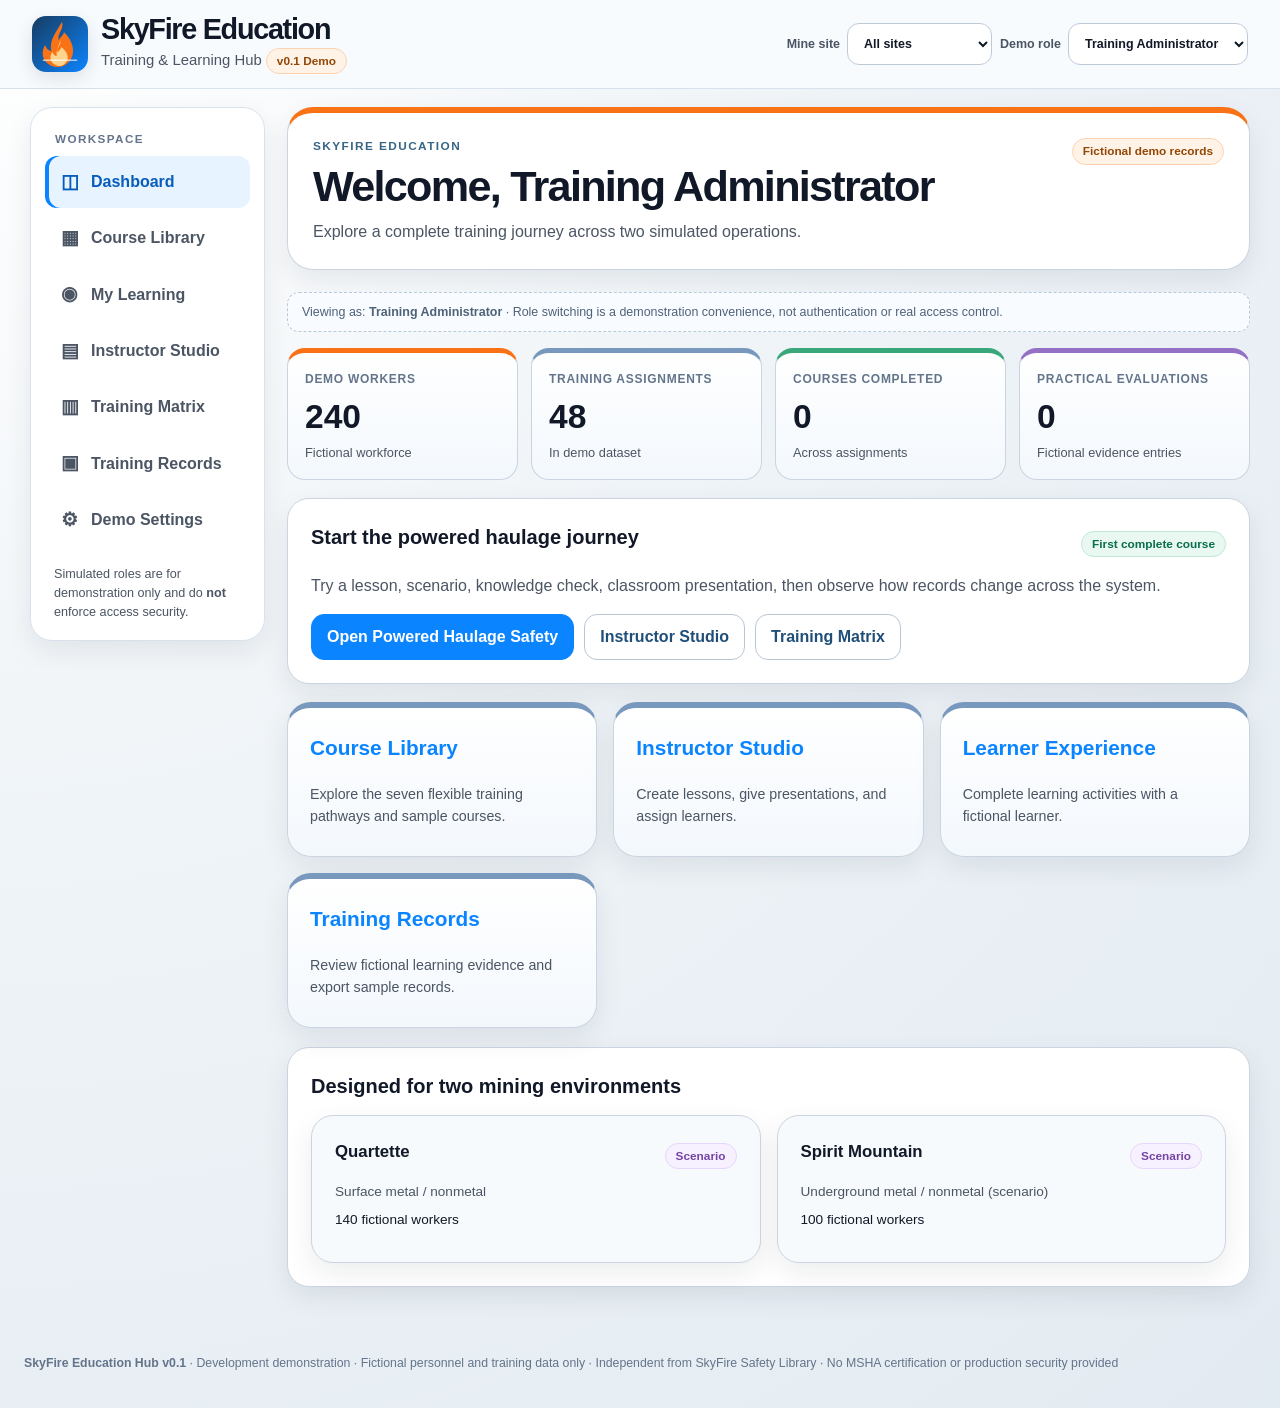
==== demo-standalone.html @ aef45ee0 "feat(education): add offline-ready standalone prototype" ====
<!doctype html><html lang="en"><head><meta charset="utf-8"/><meta name="viewport" content="width=device-width,initial-scale=1"/>
<title>SkyFire Education Hub v0.1 — Standalone Demo</title><meta name="theme-color" content="#f8fbfe"/>
<style>:root{--bg:#eef3f7;--card:#fff;--card-soft:#f7fafc;--text:#111827;--muted:#4b5563;--subtle:#64748b;--line:#cbd5e1;--line-soft:#d8e2ec;--accent:#0b84ff;--accent-dark:#1f4e79;--orange:#f97316;--shadow:0 10px 28px rgba(15,23,42,.08);--ok:#047857;--danger:#b91c1c}
*{box-sizing:border-box} html{min-height:100%;scroll-behavior:smooth} body{margin:0;min-height:100vh;font-family:-apple-system,BlinkMacSystemFont,"Segoe UI",Roboto,Arial,sans-serif;background:radial-gradient(circle at top left,rgba(255,255,255,.95),rgba(238,243,247,.92) 42%,rgba(226,234,241,.98));color:var(--text);line-height:1.5} button,input,select,textarea{font:inherit} button{cursor:pointer} a{color:#075dbc} a:hover{text-decoration:underline} :focus-visible{outline:3px solid #70b7ff;outline-offset:2px} [hidden],.hidden{display:none!important}.skip-link{position:absolute;top:-50px;left:8px;background:#fff;padding:12px;z-index:500}.skip-link:focus{top:8px}
.app-header{position:sticky;top:0;z-index:60;padding:14px clamp(15px,3vw,32px);background:rgba(248,251,254,.96);border-bottom:1px solid var(--line-soft);backdrop-filter:blur(10px)}.header-inner{max-width:1450px;margin:auto;display:flex;justify-content:space-between;align-items:center;gap:16px;flex-wrap:wrap}.brand-row{display:flex;align-items:center;gap:13px}.brand-logo{width:56px;height:56px;object-fit:cover;border-radius:14px;box-shadow:0 6px 18px rgba(15,23,42,.12)}.brand-title{font-size:clamp(1.3rem,3.3vw,1.8rem);font-weight:800;letter-spacing:-.045em;line-height:1.08;margin:0}.brand-subtitle{color:var(--muted);margin:3px 0 0;font-size:.93rem}.header-controls{display:flex;gap:8px;align-items:center;flex-wrap:wrap}.field-inline{display:flex;align-items:center;gap:7px;color:var(--muted);font-size:.78rem;font-weight:750}.field-inline select{min-width:145px}.select,.input,.textarea,select,input,textarea{max-width:100%;min-height:42px;padding:9px 12px;background:white;border:1px solid #bccada;border-radius:12px;color:var(--text)}.textarea,textarea{min-height:96px;resize:vertical}.input:focus,.select:focus,.textarea:focus{border-color:var(--accent)}.shell{max-width:1450px;margin:0 auto;padding:18px clamp(13px,3vw,30px) 45px;display:grid;grid-template-columns:235px minmax(0,1fr);gap:22px;align-items:start}.sidebar{position:sticky;top:105px;background:#fff;border:1px solid var(--line-soft);border-radius:22px;padding:14px;box-shadow:var(--shadow)}.sidebar-heading{font-size:.73rem;font-weight:800;letter-spacing:.12em;text-transform:uppercase;color:var(--subtle);margin:8px 10px}.nav-list{display:flex;flex-direction:column;gap:4px}.nav-link{width:100%;border:0;border-radius:12px;background:transparent;padding:12px 13px;color:var(--muted);font-weight:700;text-align:left;display:flex;align-items:center;gap:10px}.nav-link:hover{background:#edf6ff}.nav-link.active{background:#e7f3ff;color:#075dbc;box-shadow:inset 4px 0 #0b84ff}.nav-icon{width:23px;display:inline-flex;justify-content:center;font-size:1.18rem}.sidebar-note{font-size:.79rem;color:var(--muted);margin:19px 9px 4px}.content{min-width:0}.eyebrow{font-size:.74rem;color:#376685;letter-spacing:.12em;text-transform:uppercase;font-weight:800;margin:0 0 7px}.page-title{font-size:clamp(1.8rem,3.5vw,2.7rem);line-height:1.1;letter-spacing:-.04em;margin:0 0 9px}.page-subtitle{font-size:1rem;color:var(--muted);margin:0}.intro-card{background:#fff;border:1px solid var(--line);border-top:6px solid var(--orange);border-radius:26px;padding:25px;box-shadow:var(--shadow);margin-bottom:22px}.intro-top{display:flex;align-items:flex-start;justify-content:space-between;gap:12px;flex-wrap:wrap}.section{background:var(--card);border:1px solid var(--line);border-radius:22px;padding:23px;box-shadow:var(--shadow);margin-bottom:18px}.section.soft{background:var(--card-soft)}.section h2{font-size:1.25rem;margin:0 0 14px}.section h3{font-size:1.05rem;margin:0 0 10px}.section p{margin:8px 0}.grid{display:grid;grid-template-columns:repeat(auto-fit,minmax(240px,1fr));gap:16px}.metric-grid{display:grid;grid-template-columns:repeat(4,minmax(0,1fr));gap:13px;margin-bottom:18px}.metric{background:linear-gradient(180deg,#fff,#f3f8fd);border:1px solid var(--line);border-top:5px solid #7898bd;border-radius:18px;padding:17px;min-width:0}.metric.orange{border-top-color:var(--orange)}.metric.green{border-top-color:#3aa77b}.metric.purple{border-top-color:#9471c5}.metric-label{font-size:.75rem;text-transform:uppercase;letter-spacing:.06em;color:var(--subtle);font-weight:800}.metric-value{font-size:clamp(1.5rem,3vw,2.1rem);font-weight:800;line-height:1.2;margin-top:9px}.metric-detail{font-size:.8rem;color:var(--muted);margin-top:5px}.dashboard-tile{display:block;width:100%;min-height:155px;text-align:left;background:linear-gradient(180deg,#fff,#f3f8fd);border:1px solid var(--line);border-top:6px solid #7898bd;border-radius:24px;padding:22px;box-shadow:var(--shadow);color:inherit}.dashboard-tile:hover{border-top-color:var(--accent);transform:translateY(-1px)}.tile-title{color:var(--accent);font-weight:800;font-size:1.3rem;line-height:1.13}.tile-subtitle{display:block;margin-top:22px;color:var(--muted);font-size:.89rem}.warning,.notice{border:1px solid #e8c38b;border-left:5px solid var(--orange);background:#fff8ec;border-radius:13px;padding:12px 15px;font-size:.88rem}.notice{border-color:#b7d5e6;border-left-color:#0b84ff;background:#f1f8ff}.danger-note{background:#fff2f2;border-color:#f3c0c0;border-left-color:#d23b3b}.tag,.badge{display:inline-flex;align-items:center;gap:4px;border:1px solid #d3e2ed;background:#f0f6fc;color:#315778;border-radius:999px;padding:5px 10px;font-size:.74rem;font-weight:750;white-space:normal;line-height:1.2}.badge.orange{background:#fff3e7;border-color:#ffd1ae;color:#934706}.badge.green{background:#eaf8f2;border-color:#bde9d6;color:#086e4d}.badge.purple{background:#f7f0ff;border-color:#e7d6fb;color:#7545a2}.badge.gray{background:#f5f6f8;border-color:#e2e8f0;color:#475569}.badge.red{background:#fff1f1;border-color:#f2c2c2;color:#9d2929}.flex{display:flex;align-items:center;gap:10px;flex-wrap:wrap}.spread{display:flex;align-items:center;justify-content:space-between;gap:12px;flex-wrap:wrap}.stack{display:flex;flex-direction:column;gap:12px}.muted{color:var(--muted)}.small{font-size:.85rem}.tiny{font-size:.75rem}.section-label{font-size:.77rem;color:var(--subtle);text-transform:uppercase;letter-spacing:.08em;font-weight:800}.btn{min-height:43px;padding:10px 15px;border:1px solid #b8c6d4;border-radius:13px;background:#fff;font-weight:750;color:#1f4e79;display:inline-flex;align-items:center;justify-content:center;gap:7px;text-decoration:none}.btn:hover{background:#edf6ff;text-decoration:none}.btn.primary{background:#0b84ff;border-color:#0b84ff;color:#fff}.btn.primary:hover{background:#006bd6}.btn.ghost{background:transparent}.btn.danger{color:var(--danger);border-color:#efb9b9}.btn.small{min-height:34px;font-size:.8rem;padding:6px 10px;border-radius:10px}.btn:disabled{cursor:not-allowed;opacity:.45}.course-card{border:1px solid var(--line-soft);border-top:5px solid #7ba0c5;border-radius:20px;padding:18px;background:linear-gradient(180deg,#fff,#f9fcff);display:flex;flex-direction:column;gap:9px;min-height:225px}.course-card h3{font-size:1.16rem;line-height:1.2;margin:0}.course-card p{font-size:.85rem;color:var(--muted);margin:0;flex:1}.course-card .course-action{margin-top:auto}.filter-row{display:flex;gap:10px;flex-wrap:wrap;margin-bottom:16px;align-items:center}.filter-row input{flex:2;min-width:190px}.filter-row select{flex:1;min-width:165px}.table-scroll{overflow:auto;border:1px solid var(--line-soft);border-radius:16px}.data-table{width:100%;border-collapse:collapse;text-align:left;font-size:.85rem;min-width:620px}.data-table th,.data-table td{padding:12px 14px;vertical-align:middle;border-bottom:1px solid var(--line-soft)}.data-table th{background:#edf4f9;color:#315778;font-weight:800;position:sticky;top:0}.data-table tbody tr:last-child td{border-bottom:0}.data-table tbody tr:nth-child(even){background:#fbfdfe}.progress-track{height:9px;background:#e0eaf2;border-radius:100px;overflow:hidden;min-width:70px}.progress-fill{height:100%;background:#0b84ff;border-radius:100px}.progress-fill.done{background:#14906a}.progress-label{display:block;font-size:.76rem;color:var(--muted);margin-top:5px}.lesson-list{display:grid;gap:9px}.lesson-button{width:100%;display:flex;align-items:center;gap:12px;text-align:left;padding:13px;border:1px solid var(--line);background:#fff;border-radius:14px;color:inherit}.lesson-button:hover{border-color:#79b5e6;background:#f6fbff}.lesson-button.active{border-color:#0b84ff;background:#eaf5ff}.lesson-number{border-radius:11px;background:#eaf2f9;color:#185b83;min-width:37px;height:37px;display:grid;place-items:center;font-weight:800}.lesson-type{font-size:.7rem;text-transform:uppercase;letter-spacing:.07em;color:var(--subtle);font-weight:800}.lesson-layout{display:grid;grid-template-columns:290px minmax(0,1fr);gap:17px;align-items:start}.lesson-display{min-width:0;padding:20px;background:var(--card-soft);border:1px solid var(--line-soft);border-radius:19px}.lesson-display p{font-size:.98rem;line-height:1.65}.choice{display:flex;align-items:flex-start;gap:12px;border:1px solid var(--line);border-radius:13px;background:#fff;padding:13px;margin-bottom:10px;cursor:pointer}.choice:hover{background:#f4f9fe}.choice input{margin-top:4px;min-height:auto}.choice.correct{border-color:#64c6a4;background:#eaf8f2}.choice.incorrect{border-color:#e99a9a;background:#fff1f1}.feedback{border:1px solid #b9d7e9;border-radius:13px;background:#eff8ff;padding:14px;margin-top:13px}.feedback.good{border-color:#a4dac6;background:#edf9f3}.feedback.bad{border-color:#f3bcbc;background:#fff4f4}.form-grid{display:grid;grid-template-columns:repeat(2,minmax(0,1fr));gap:14px}.form-field{display:flex;flex-direction:column;gap:6px}.form-field.full{grid-column:1/-1}.form-field label{font-weight:750;font-size:.83rem;color:#374b61}.form-field input,.form-field textarea,.form-field select{width:100%}.form-help{font-size:.74rem;color:var(--muted)}.checklist{display:grid;gap:12px}.check-row{display:flex;align-items:flex-start;gap:11px;padding:11px;border-radius:12px;border:1px solid var(--line-soft);background:#fff}.check-row input{margin-top:5px;min-height:auto;transform:scale(1.1)}.timeline{display:grid;gap:10px}.timeline-item{display:flex;align-items:flex-start;gap:13px;padding:13px 0;border-bottom:1px solid var(--line-soft)}.timeline-item:last-child{border-bottom:0}.timeline-dot{height:10px;width:10px;border-radius:50%;background:#0b84ff;margin-top:6px;flex:none}.footer{max-width:1450px;margin:4px auto;padding:0 24px 32px;font-size:.77rem;color:var(--subtle)}.bar-outer{height:12px;border-radius:20px;background:#e4edf4;overflow:hidden}.bar-inner{height:100%;background:#0b84ff;border-radius:20px;transition:width .2s}.modal-overlay{position:fixed;inset:0;background:rgba(10,26,45,.65);z-index:100;display:flex;align-items:center;justify-content:center;padding:18px}.modal{background:#fff;width:min(900px,100%);max-height:92vh;overflow:auto;border:1px solid #b7c9d6;border-radius:25px;padding:25px;box-shadow:0 32px 80px rgba(0,0,0,.28)}.presenter{display:flex;flex-direction:column;justify-content:space-between;min-height:420px;background:linear-gradient(135deg,#173c60,#0c6cbd);border-radius:21px;color:#fff;padding:34px}.presenter h2{font-size:clamp(2rem,4vw,3.2rem);line-height:1.12;margin:8px 0 18px}.presenter p{font-size:clamp(1.15rem,2vw,1.45rem);max-width:790px;line-height:1.7}.presenter .badge{background:rgba(255,255,255,.14);color:#fff;border-color:rgba(255,255,255,.28)}.presenter-controls{display:flex;align-items:center;justify-content:space-between;gap:8px;flex-wrap:wrap}.presenter-notes{border-left:4px solid #f97316;background:#fff8eb;color:#69430e;padding:15px;border-radius:10px;margin-top:12px}.empty{text-align:center;padding:28px;color:var(--muted)}.toast{position:fixed;z-index:200;bottom:24px;right:24px;background:#173c60;color:#fff;padding:12px 18px;border-radius:12px;box-shadow:var(--shadow);max-width:min(380px,90vw);font-size:.87rem}.two-col{display:grid;grid-template-columns:1fr 1fr;gap:14px}.course-outline{margin:8px 0;padding-left:20px}.course-outline li{margin-bottom:6px}.role-note{border:1px dashed #b9c9d7;color:#4f6278;background:#f8fbff;padding:10px 14px;border-radius:12px;font-size:.78rem;margin-bottom:16px} .loading-message{max-width:500px;margin:100px auto;padding:40px;text-align:center}
@media(max-width:1120px){.metric-grid{grid-template-columns:repeat(2,minmax(0,1fr))}.lesson-layout{grid-template-columns:240px minmax(0,1fr)}}
@media(max-width:830px){.app-header{position:static}.header-inner{align-items:flex-start}.header-controls{width:100%;justify-content:space-between}.shell{grid-template-columns:1fr;gap:13px;padding-top:13px}.sidebar{position:static;border-radius:16px;padding:10px}.sidebar-heading,.sidebar-note{display:none}.nav-list{flex-direction:row;overflow-x:auto;scroll-snap-type:x mandatory}.nav-link{white-space:nowrap;flex:0 0 auto;padding:10px 12px;scroll-snap-align:start}.content{width:100%}.lesson-layout{grid-template-columns:1fr}.lesson-list{grid-template-columns:repeat(auto-fit,minmax(190px,1fr))}}
@media(max-width:560px){.header-controls{display:grid;grid-template-columns:1fr 1fr}.field-inline{display:flex;flex-direction:column;align-items:stretch;gap:3px}.field-inline select{min-width:0;width:100%}.brand-logo{width:49px;height:49px}.intro-card{border-radius:20px;padding:19px}.section{border-radius:18px;padding:17px}.metric-grid{grid-template-columns:repeat(2,minmax(0,1fr));gap:8px}.metric{padding:12px}.metric-value{font-size:1.6rem}.metric-label{font-size:.65rem}.grid,.two-col,.form-grid{grid-template-columns:1fr}.form-field.full{grid-column:auto}.filter-row input,.filter-row select{width:100%}.presenter{padding:22px;min-height:340px}.modal{padding:15px}.sidebar{margin-bottom:2px}.page-title{font-size:1.9rem}}
@media(prefers-reduced-motion:reduce){*,*::before,*::after{animation:none!important;transition:none!important;scroll-behavior:auto!important}}
/* Avoid intrinsic-width expansion when the mobile navigation scrolls horizontally. */
@media(max-width:830px){.shell,.sidebar,.content{min-width:0}.sidebar{width:100%;overflow:hidden}.nav-list{width:100%;min-width:0;max-width:100%;overflow-x:auto}.nav-link{width:auto}}
</style></head><body><a href="#content" class="skip-link">Skip to main content</a><div id="app"></div><script>// Entirely fictional demonstration records. No real workers, qualifications, or certifications.
const SITE_ALL = 'all';
const SITES = [
  {id:'quartette',name:'Quartette',operation:'Surface metal / nonmetal',region:'Southern Nevada',accent:'#0b84ff'},
  {id:'spirit',name:'Spirit Mountain',operation:'Underground metal / nonmetal (scenario)',region:'Southern Nevada',accent:'#a45ccc'},
];
const ACADEMIES = [
  'Core Training','Technical & Role-Specific','Hazard Awareness','Site-Specific Training',
  'Emergency Preparedness','Leadership & Supervision','Professional Development',
];
const names = [
  ['Jordan','Reyes'],['Taylor','Morgan'],['Avery','Chen'],['Morgan','Patel'],['Casey','Brooks'],
  ['Riley','Young'],['Sam','Rivera'],['Cameron','Lee'],['Alex','Martinez'],['Jamie','Turner'],
  ['Drew','Miller'],['Dakota','Nguyen'],['Robin','Walker'],['Skyler','Hall'],['Kendall','Adams'],
  ['Bailey','Jackson'],['Parker','Davis'],['Sidney','Allen'],['Devin','Flores'],['Quinn','Garcia'],
  ['Rowan','Wilson'],['Jules','Carter'],['Shay','Moore'],['Finley','Scott'],['Emerson','King'],
];
function makeLearners(){
  const jobs=['Haul Truck Operator','Plant Operator','Maintenance Technician','General Miner','Heavy Equipment Operator','Supervisor','Environmental Technician','Electrician','Contractor - Service'];
  return Array.from({length:240},(_,i)=>{
    const [first,last]=names[i%names.length];
    const site=i<140?'quartette':'spirit';
    const job=jobs[(i*7+Math.floor(i/17))%jobs.length];
    return {id:`W-${String(i+1).padStart(3,'0')}`,name:`${first} ${names[Math.floor(i/names.length)%names.length][1]}`,site,job,contractor:job.startsWith('Contractor'),kind:'fictional'};
  });
}
const BASE_COURSES = [
  {
    id:'powered-haulage',name:'Powered Haulage Safety',academy:'Hazard Awareness',audience:'All workforce & participating contractors',scope:'all',duration:'35–50 min',status:'Demonstration course',required:true,
    summary:'Recognize mobile equipment risks, establish safe separation, communicate clearly, and apply site traffic controls.',
    objectives:['Identify blind spots and interaction hazards','Apply practical pedestrian and vehicle separation controls','Respond appropriately to unexpected mobile-equipment conditions'],
    lessons:[
      {id:'ph-intro',title:'Know the mobile equipment environment',type:'read',minutes:8,
        content:'Powered haulage hazards include moving equipment, restricted visibility, unstable or congested travel routes, unexpected pedestrian movement, backing, and improper communication. Identify designated traffic routes, exclusion zones, and warning devices before entering operating areas. This sample lesson is general safety education, not a mine-specific procedure.'},
      {id:'ph-audio',title:'Audio briefing: Pause, make contact, confirm',type:'audio',minutes:6,
        content:'Before approaching active mobile equipment, stop in a safe location. Make positive contact with the operator using the mine’s approved communication method. Do not assume the operator sees you. Wait for a clear acknowledgment and permission before proceeding. If communication fails, remain outside the operating zone and notify supervision.'},
      {id:'ph-scenario',title:'Scenario: Walking near an active haul route',type:'scenario',minutes:8,
        content:'You need to reach a service area across an active equipment route. A haul truck is preparing to reverse, and you cannot confirm the operator has seen you.',
        options:['Cross quickly while the truck is still stationary','Stop outside the operating zone and establish positive communication before crossing','Signal briefly and walk behind the reversing truck'],correct:1,
        feedback:'The safe response is to remain outside the operating zone until positive communication and the site’s crossing procedures are satisfied.'},
      {id:'ph-quiz',title:'Knowledge check: Mobile equipment interfaces',type:'quiz',minutes:10,
        questions:[
          {q:'What is the safest response when you cannot confirm that an operator sees you?',options:['Stay clear and establish positive communication','Walk faster through the area','Rely on reflective clothing alone'],correct:0,why:'Do not enter an operating zone without the site-required acknowledgment and controls.'},
          {q:'Why are blind spots important around large equipment?',options:['All blind spots are eliminated by backup alarms','Operators may be unable to see pedestrians or smaller vehicles','Blind spots occur only in poor weather'],correct:1,why:'Equipment geometry and operating conditions can severely restrict visibility.'},
          {q:'What should govern pedestrian crossings?',options:['The shortest walking route','An employee’s personal judgment only','Site traffic controls and confirmed operator communication'],correct:2,why:'Follow established traffic management and positive communication procedures.'},
          {q:'What should you do if a communication method fails?',options:['Proceed if the equipment appears stationary','Remain outside the hazard area and escalate appropriately','Use hand signals even if unseen'],correct:1,why:'A failed communication control must not be replaced by assumption.'}
        ]}
    ],
    checklist:['Describes site traffic controls and pedestrian exclusion areas','Demonstrates approved positive communication before entering operating zones','Identifies hazards in a realistic equipment interaction scenario'],
    instructorNotes:"Ask learners to connect each hazard to the actual site\'s traffic-management plan. A quiz score is not an operational authorization or a Part 48 certification."
  },
  {
    id:'inspection-ready',name:'When an MSHA Inspector Arrives',academy:'Leadership & Supervision',audience:'Supervisors / leadership',scope:'all',duration:'25 min',status:'Preview lesson',required:false,
    summary:'A professional introduction to inspection roles, accurate communication, records access, and escalation.',objectives:['Understand inspection coordination'],
    lessons:[{id:'ins-read',title:'Professional inspection readiness',type:'read',minutes:12,content:'Treat inspections as an opportunity to demonstrate actual operating conditions and correct hazards. Communicate accurately, preserve records, respect miner rights, and follow operator procedures for escorting visitors and escalating findings. Training must be checked against current law and site policy.'}],checklist:[],instructorNotes:'Validate with counsel and leadership before operational use.'
  },
  {
    id:'emergency-tabletop',name:'Emergency Communications Tabletop',academy:'Emergency Preparedness',audience:'All roles',scope:'all',duration:'25 min',status:'Preview lesson',required:false,
    summary:'Practice identifying an emergency, communicating essential details, and following command procedures.',objectives:['Communicate promptly and clearly'],lessons:[{id:'er-read',title:'The first report',type:'read',minutes:10,content:'Report the location, observed conditions, people affected, immediate hazards, and actions taken. Follow the approved emergency response plan and never enter an unsafe area to investigate without authorization.'}],checklist:[],instructorNotes:'Do not replace live drills or required mine rescue exercises.'
  },
  {
    id:'leading-listening',name:'Leading Through Listening',academy:'Leadership & Supervision',audience:'Open elective',scope:'all',duration:'20 min',status:'Preview lesson',required:false,
    summary:'Practice respectful coaching, open questions, and actionable feedback.',objectives:['Ask better coaching questions'],lessons:[{id:'listen-read',title:'Connect before correcting',type:'read',minutes:8,content:'Describe the observable behavior, ask what the employee saw or expected, listen without interrupting, and agree on a safer next step. Maintain clear standards while respecting experienced miners.'}],checklist:[],instructorNotes:'Use real-world examples that respect worker experience.'
  },
  {
    id:'quartette-routes',name:'Quartette Traffic Routes — Orientation',academy:'Site-Specific Training',audience:'Quartette personnel',scope:'quartette',duration:'15 min',status:'Concept preview',required:false,
    summary:'Placeholder structure for future approved traffic maps, routes, and pedestrian access rules.',objectives:['Recognize need for current site maps'],lessons:[{id:'q-read',title:'Site-specific controls required',type:'read',minutes:5,content:'This sample contains no actual Quartette traffic map or approved procedure. Before operational use, add and approve site routes, signage, speed restrictions, pedestrian crossings, and emergency access information.'}],checklist:[],instructorNotes:'Do not enter actual site procedures without approval.'
  },
  {
    id:'spirit-ground',name:'Underground Hazard Recognition',academy:'Hazard Awareness',audience:'Underground personnel',scope:'spirit',duration:'20 min',status:'Concept preview',required:false,
    summary:'A starting point for ground control, ventilation, visibility, and emergency escape awareness.',objectives:['Identify relevant underground hazards'],lessons:[{id:'u-read',title:'Pause and assess',type:'read',minutes:7,content:'Underground hazards may include unstable ground, air quality, restricted access, moving equipment, and limited escape routes. Follow site-specific ground control, ventilation, and emergency procedures. No underground mine plan is represented here.'}],checklist:[],instructorNotes:'Validate against applicable Part 48 Subpart A and mine operating conditions.'
  },
  {
    id:'professionalism',name:'Professional Communication at Work',academy:'Professional Development',audience:'Open elective',scope:'all',duration:'18 min',status:'Preview lesson',required:false,
    summary:'Professional conduct, constructive feedback, and clear operational handoffs.',objectives:['Strengthen professional communication'],lessons:[{id:'pr-read',title:'Clear handoffs and accountability',type:'read',minutes:7,content:'A useful handoff explains what happened, what is still open, what risk remains, and who owns the next action. Avoid speculation and label unknowns clearly. Invite questions and repeat-back when consequences are significant.'}],checklist:[],instructorNotes:'Use scenarios from fictional work situations.'
  },
];
function freshState(){
  const learners=makeLearners();
  return {
    schema:1,createdAt:'2026-11-21',courses:structuredClone(BASE_COURSES),learners,
    // First 48 workers have a fictional assignment. Everything else can be assigned from Studio.
    assignments:learners.slice(0,48).map(p=>({courseId:'powered-haulage',learnerId:p.id,assignedAt:'2026-11-21'})),
    progress:{},evaluations:[],activity:[]
  };
}

const STORAGE_KEY = 'skyfire-education-demo-v01';
let state;
let inMemoryOnly=false;
const listeners=new Set();
const clone=x=>JSON.parse(JSON.stringify(x));
function load(){
  if(state)return state;
  try {
    const saved=localStorage.getItem(STORAGE_KEY);
    if(saved){const parsed=JSON.parse(saved);if(parsed.schema===1&&Array.isArray(parsed.courses)&&Array.isArray(parsed.learners))state=parsed;}
  } catch {inMemoryOnly=true;}
  state ||=freshState();return state;
}
function getState(){return load();}
function isMemoryOnly(){return inMemoryOnly;}
function save(mutator){
  const draft=clone(load());mutator(draft);state=draft;
  try {localStorage.setItem(STORAGE_KEY,JSON.stringify(state));inMemoryOnly=false;} catch {inMemoryOnly=true;}
  for(const cb of listeners)cb(state);
}
function subscribe(cb){listeners.add(cb);return()=>listeners.delete(cb);}
function reset(){state=freshState();try{localStorage.setItem(STORAGE_KEY,JSON.stringify(state));inMemoryOnly=false;}catch{inMemoryOnly=true;}for(const cb of listeners)cb(state);}
function exportDemo(){const blob=new Blob([JSON.stringify(load(),null,2)],{type:'application/json'});const url=URL.createObjectURL(blob);const a=document.createElement('a');a.href=url;a.download='skyfire-education-fictional-demo.json';a.click();setTimeout(()=>URL.revokeObjectURL(url),1000);}
async function importDemo(file){
 const value=JSON.parse(await file.text());
 if(value.schema!==1||!Array.isArray(value.courses)||!Array.isArray(value.learners)||!Array.isArray(value.assignments)||!value.progress||!Array.isArray(value.evaluations))throw new Error('Incompatible demo export');
 if(value.learners.some(x=>x.kind!=='fictional'))throw new Error('Only fictional demo records are accepted');
 state=value;
 try{localStorage.setItem(STORAGE_KEY,JSON.stringify(state));inMemoryOnly=false;}catch{inMemoryOnly=true;}
 for(const cb of listeners)cb(state);
}
const progressFor=(courseId,learnerId)=>getState().progress[`${courseId}:${learnerId}`]||{completed:[],quiz:null,scenario:null};
function updateProgress(courseId,learnerId,patch){
 save(s=>{const key=`${courseId}:${learnerId}`;const p=s.progress[key]||{completed:[],quiz:null,scenario:null};s.progress[key]={...p,...patch,updatedAt:new Date().toISOString()};});
}
const assigned=(courseId,learnerId)=>getState().assignments.some(a=>a.courseId===courseId&&a.learnerId===learnerId);
function assignCourse(courseId,ids){
 save(s=>{for(const learnerId of ids)if(!s.assignments.some(a=>a.courseId===courseId&&a.learnerId===learnerId))s.assignments.push({courseId,learnerId,assignedAt:new Date().toISOString().slice(0,10)});});
}
function courseCompletion(course,learnerId){
 const p=progressFor(course.id,learnerId);return {done:course.lessons.filter(l=>p.completed.includes(l.id)).length,total:course.lessons.length,ready:course.lessons.every(l=>p.completed.includes(l.id))};
}


const $=(s,root=document)=>root.querySelector(s);
const esc=(val)=>String(val??'').replace(/[&<>"']/g,c=>({'&':'&amp;','<':'&lt;','>':'&gt;','"':'&quot;',"'":'&#39;'}[c]));
const id=(prefix)=>`${prefix}-${Date.now().toString(36)}-${Math.random().toString(36).slice(2,6)}`;
const fmtDate=(v)=>v?new Date(v).toLocaleDateString(undefined,{year:'numeric',month:'short',day:'numeric'}):'—';
const percent=(a,b)=>b?Math.round(100*a/b):0;
const statusClass=(s)=>s==='Complete'?'green':s==='In progress'?'orange':s==='Not assigned'?'gray':'purple';
const icon={dashboard:'◫',catalog:'▦',my:'◉',studio:'▤',matrix:'▥',records:'▣',settings:'⚙'};
const ui={view:'dashboard',role:'admin',site:'all',learnerId:'W-001',courseId:'powered-haulage',lessonId:'ph-intro',studioCourseId:'powered-haulage',category:'all',search:'',matrixSearch:'',matrixPage:1,quizFeedback:null,scenarioFeedback:null,presenter:false,presenterStep:0,presenterNotes:false,toast:'',recordLearnerId:'W-001'};
const nav=[['dashboard','Dashboard'],['catalog','Course Library'],['my','My Learning'],['studio','Instructor Studio'],['matrix','Training Matrix'],['records','Training Records'],['settings','Demo Settings']];
const roleLabel={admin:'Training Administrator',instructor:'Instructor',learner:'Learner',supervisor:'Supervisor'};
let toastTimer;
function course(courseId){return getState().courses.find(x=>x.id===courseId);}
function worker(learnerId){return getState().learners.find(x=>x.id===learnerId);}
function shownLearners(){return getState().learners.filter(p=>ui.site==='all'||p.site===ui.site);}
function siteName(s){return SITES.find(x=>x.id===s)?.name||s;}
function badge(text,kind='gray'){return `<span class="badge ${kind}">${esc(text)}</span>`;}
function button(label,action,props='',cls='btn'){return `<button type="button" class="${cls}" data-action="${esc(action)}" ${props}>${esc(label)}</button>`;}
function progressBar(done,total){const n=percent(done,total);return `<div class="progress-track" role="progressbar" aria-valuenow="${n}" aria-valuemin="0" aria-valuemax="100" aria-label="Course progress"><div class="progress-fill ${n===100?'done':''}" style="width:${n}%"></div></div><span class="progress-label">${done} of ${total} lessons · ${n}%</span>`;}
function assignedCourses(learnerId){const s=getState();return s.assignments.filter(a=>a.learnerId===learnerId).map(a=>s.courses.find(c=>c.id===a.courseId)).filter(Boolean);}
function evaluation(courseId,learnerId){return getState().evaluations.filter(e=>e.courseId===courseId&&e.learnerId===learnerId).at(-1);}
function outcome(courseId,learnerId){const c=course(courseId);if(!c)return 'Unknown';if(!assigned(courseId,learnerId))return 'Not assigned';const p=courseCompletion(c,learnerId);if(p.ready)return 'Complete';if(p.done>0)return 'In progress';return 'Assigned';}
function completionCount(learners){return getState().assignments.filter(a=>learners.some(l=>l.id===a.learnerId)&&course(a.courseId)&&courseCompletion(course(a.courseId),a.learnerId).ready).length;}
function snack(text){ui.toast=text;render();clearTimeout(toastTimer);toastTimer=setTimeout(()=>{ui.toast='';$('.toast')?.remove();},2800);}
function navigate(view){ui.view=view;ui.quizFeedback=null;ui.scenarioFeedback=null;ui.presenter=false;render();window.scrollTo({top:0,behavior:'instant'});}
function selectCourse(courseId){const c=course(courseId);if(!c)return;ui.courseId=courseId;ui.lessonId=c.lessons[0]?.id||null;ui.quizFeedback=null;ui.scenarioFeedback=null;navigate('course');}

function topbar(){const s=getState();const selectPeople=s.learners.filter(x=>x.site===ui.site||ui.site==='all').slice(0,60);const selected=worker(ui.learnerId);if(selected&&!selectPeople.some(x=>x.id===selected.id))selectPeople.unshift(selected);
 return `<header class="app-header"><div class="header-inner"><div class="brand-row">
 <img class="brand-logo" src="data:image/svg+xml,%3Csvg%20xmlns%3D%22http%3A%2F%2Fwww.w3.org%2F2000%2Fsvg%22%20viewBox%3D%220%200%20192%20192%22%20role%3D%22img%22%20aria-label%3D%22SkyFire%20mark%22%3E%0A%20%3Cdefs%3E%3ClinearGradient%20id%3D%22g%22%20x1%3D%220%22%20y1%3D%220%22%20x2%3D%221%22%20y2%3D%221%22%3E%3Cstop%20stop-color%3D%22%23173c60%22%2F%3E%3Cstop%20offset%3D%221%22%20stop-color%3D%22%230b84ff%22%2F%3E%3C%2FlinearGradient%3E%3C%2Fdefs%3E%0A%20%3Crect%20width%3D%22192%22%20height%3D%22192%22%20rx%3D%2238%22%20fill%3D%22url%28%23g%29%22%2F%3E%0A%20%3Cpath%20d%3D%22M103%2020c7%2029-18%2040-11%2063%205-10%2015-16%2018-27%2031%2030%2037%2065%2025%2089-12%2026-46%2039-74%2023-29-17-29-48-16-69%205%2015%2013%2018%2021%2021-7-36%2013-58%2037-100z%22%20fill%3D%22%23f97316%22%2F%3E%0A%20%3Cpath%20d%3D%22M98%2083c2%2018-17%2027-10%2042%204-6%2011-10%2012-19%2023%2019%2028%2037%2017%2052-10%2016-30%2017-43%206-15-13-12-29-4-41%203%2010%2010%2014%2015%2014-3-22%207-36%2013-54z%22%20fill%3D%22%23ffd58e%22%2F%3E%0A%20%3Cpath%20d%3D%22M39%20152h114%22%20stroke%3D%22%23fff%22%20stroke-width%3D%225%22%20stroke-linecap%3D%22round%22%20opacity%3D%22.65%22%2F%3E%0A%3C%2Fsvg%3E%0A" onerror="this.onerror=null;this.src='assets/skyfire-mark.svg'" alt="SkyFire logo">
 <div><h1 class="brand-title">SkyFire Education</h1><p class="brand-subtitle">Training & Learning Hub <span class="badge orange">v0.1 Demo</span></p></div></div>
 <div class="header-controls">
 <label class="field-inline">Mine site <select id="siteSelect" aria-label="Filter mine site"><option value="all" ${ui.site==='all'?'selected':''}>All sites</option>${SITES.map(x=>`<option value="${x.id}" ${ui.site===x.id?'selected':''}>${esc(x.name)}</option>`).join('')}</select></label>
 <label class="field-inline">Demo role <select id="roleSelect" aria-label="Switch simulated role">${Object.entries(roleLabel).map(([v,t])=>`<option value="${v}" ${ui.role===v?'selected':''}>${esc(t)}</option>`).join('')}</select></label>
 ${ui.role==='learner'?`<label class="field-inline">Demo learner <select id="learnerSelect" aria-label="Select fictional learner">${selectPeople.map(p=>`<option value="${p.id}" ${p.id===ui.learnerId?'selected':''}>${esc(p.name)} (${p.id})</option>`).join('')}</select></label>`:''}
 </div></div></header>`;
}
function sidebar(){return `<aside class="sidebar"><p class="sidebar-heading">Workspace</p><nav class="nav-list" aria-label="Main navigation">${nav.map(([v,t])=>`<button type="button" data-action="navigate" data-view="${v}" class="nav-link ${ui.view===v?'active':''}" ${ui.role==='learner'&&['studio','matrix'].includes(v)?'hidden':''} ${ui.role==='instructor'&&v==='matrix'?'':' '} aria-current="${ui.view===v?'page':'false'}"><span class="nav-icon" aria-hidden="true">${icon[v]}</span>${t}</button>`).join('')}</nav><p class="sidebar-note">Simulated roles are for demonstration only and do <strong>not</strong> enforce access security.</p></aside>`;}
function intro(title,subtitle,eyebrow='SkyFire Education'){return `<div class="intro-card"><div class="intro-top"><div><p class="eyebrow">${esc(eyebrow)}</p><h1 class="page-title">${esc(title)}</h1><p class="page-subtitle">${esc(subtitle)}</p></div>${badge('Fictional demo records','orange')}</div></div>`;}
function metrics(){const people=shownLearners();const ids=new Set(people.map(x=>x.id));const assignments=getState().assignments.filter(x=>ids.has(x.learnerId));const completed=completionCount(people);const evaluations=getState().evaluations.filter(x=>ids.has(x.learnerId));return `<div class="metric-grid"><div class="metric orange"><div class="metric-label">Demo workers</div><div class="metric-value">${people.length}</div><div class="metric-detail">Fictional workforce</div></div><div class="metric"><div class="metric-label">Training assignments</div><div class="metric-value">${assignments.length}</div><div class="metric-detail">In demo dataset</div></div><div class="metric green"><div class="metric-label">Courses completed</div><div class="metric-value">${completed}</div><div class="metric-detail">Across assignments</div></div><div class="metric purple"><div class="metric-label">Practical evaluations</div><div class="metric-value">${evaluations.length}</div><div class="metric-detail">Fictional evidence entries</div></div></div>`;}
function dashboard(){const who=ui.role==='learner'?worker(ui.learnerId)?.name:roleLabel[ui.role];return intro(`Welcome, ${who||'SkyFire learner'}`,'Explore a complete training journey across two simulated operations.')+`<div class="role-note">Viewing as: <strong>${esc(roleLabel[ui.role])}</strong> · Role switching is a demonstration convenience, not authentication or real access control.</div>${metrics()}<section class="section"><div class="spread"><h2>Start the powered haulage journey</h2>${badge('First complete course','green')}</div><p class="muted">Try a lesson, scenario, knowledge check, classroom presentation, then observe how records change across the system.</p><div class="flex" style="margin-top:16px">${button('Open Powered Haulage Safety','open-course','data-course="powered-haulage"','btn primary')}${button('Instructor Studio','navigate','data-view="studio"')}${button('Training Matrix','navigate','data-view="matrix"')}</div></section><div class="grid">${[['Course Library','Explore the seven flexible training pathways and sample courses.','catalog'],['Instructor Studio','Create lessons, give presentations, and assign learners.','studio'],['Learner Experience','Complete learning activities with a fictional learner.','my'],['Training Records','Review fictional learning evidence and export sample records.','records']].map(([t,d,v])=>`<button class="dashboard-tile" data-action="navigate" data-view="${v}"><span class="tile-title">${esc(t)}</span><span class="tile-subtitle">${esc(d)}</span></button>`).join('')}</div><section class="section" style="margin-top:19px"><h2>Designed for two mining environments</h2><div class="grid">${SITES.map(x=>`<div class="section soft" style="margin:0"><div class="spread"><h3>${esc(x.name)}</h3>${badge('Scenario','purple')}</div><p class="muted small">${esc(x.operation)}</p><p class="small">${getState().learners.filter(p=>p.site===x.id).length} fictional workers</p></div>`).join('')}</div></section>`;}
function courseCard(c){const assignedCount=getState().assignments.filter(a=>a.courseId===c.id).length;return `<article class="course-card"><div class="flex">${badge(c.academy)}${c.scope==='all'?'':badge(siteName(c.scope),'purple')}</div><h3>${esc(c.name)}</h3><p>${esc(c.summary)}</p><div class="flex small muted"><span>◷ ${esc(c.duration)}</span><span>• ${assignedCount} assigned</span></div><div class="course-action spread">${badge(c.status,c.id==='powered-haulage'?'green':'gray')}${button('Open course','open-course',`data-course="${esc(c.id)}"`,'btn primary small')}</div></article>`;}
function catalog(){const courses=getState().courses.filter(c=>(ui.site==='all'||c.scope==='all'||c.scope===ui.site)&&(ui.category==='all'||c.academy===ui.category)&&`${c.name} ${c.summary} ${c.academy}`.toLowerCase().includes(ui.search.toLowerCase()));return intro('Course Library','Browse required training, technical learning, leadership, emergency response, and professional development.')+`<section class="section"><div class="filter-row"><input aria-label="Search courses" id="courseSearch" value="${esc(ui.search)}" placeholder="Search courses..."/><select id="categorySelect" aria-label="Filter learning pathway"><option value="all">All pathways</option>${ACADEMIES.map(a=>`<option value="${esc(a)}" ${ui.category===a?'selected':''}>${esc(a)}</option>`).join('')}</select></div><div class="grid">${courses.length?courses.map(courseCard).join(''):'<p class="empty">No courses match the filters.</p>'}</div></section>`;}
function myLearning(){const me=worker(ui.learnerId);const cs=assignedCourses(ui.learnerId);return intro('My Learning',`Learner workspace for ${me?.name||'fictional learner'}. Track assigned lessons and pursue additional learning.`)+`<div class="notice">All scores, qualifications, and progress are fictional demonstration data. Completing these lessons does not constitute Part 48 certification or authorize equipment operation.</div><section class="section"><div class="spread"><h2>Assigned learning</h2><label class="field-inline">Demo learner <select id="myLearnerSelect" aria-label="Select learner in learning workspace">${getState().learners.slice(0,75).map(p=>`<option value="${p.id}" ${p.id===ui.learnerId?'selected':''}>${esc(p.name)} (${p.id})</option>`).join('')}</select></label></div>${cs.length?cs.map(c=>{const p=courseCompletion(c,ui.learnerId);return `<div class="section soft"><div class="spread"><div><h3>${esc(c.name)}</h3><p class="muted small">${esc(c.academy)}</p></div>${badge(outcome(c.id,ui.learnerId),statusClass(outcome(c.id,ui.learnerId)))}</div>${progressBar(p.done,p.total)}<div class="flex" style="margin-top:12px">${button('Continue course','open-course',`data-course="${esc(c.id)}"`,'btn primary small')}</div></div>`}).join(''):'<p class="empty">No assigned courses yet. Enroll in an elective from the Course Library or assign training in Instructor Studio.</p>'}</section><section class="section"><h2>Explore electives</h2><p class="muted">Optional courses are open for this demonstration; production access rules will be configurable.</p><div class="grid">${getState().courses.filter(c=>!c.required&&!assigned(c.id,ui.learnerId)).slice(0,3).map(courseCard).join('')}</div></section>`;}
function lessonContent(l,c){const p=progressFor(c.id,ui.learnerId),complete=p.completed.includes(l.id);
let html=`<p class="eyebrow">${esc(l.type==='read'?'Read & reflect':l.type==='audio'?'Listen & learn':l.type==='scenario'?'Scenario practice':'Knowledge assessment')}</p><h2>${esc(l.title)}</h2><p style="white-space:pre-wrap">${esc(l.content||'')}</p>`;
if(l.type==='read')html+=`<div class="flex">${badge(complete?'Reviewed':'Review pending',complete?'green':'orange')}${button(complete?'Review again':'Mark lesson reviewed','complete-lesson',`data-course="${esc(c.id)}" data-lesson="${esc(l.id)}"`,'btn primary')}</div>`;
if(l.type==='audio')html+=`<div class="section" style="background:#edf5fc"><h3>Audio briefing · browser narration</h3><p class="small muted">Uses the device's speech feature. The paragraph above is the full transcript; no recorded audio is stored.</p><div class="flex">${button('▶ Play narration','audio-play')}${button('■ Stop narration','audio-stop')}</div></div><div class="flex">${badge(complete?'Reviewed':'Review pending',complete?'green':'orange')}${button('Mark lesson reviewed','complete-lesson',`data-course="${esc(c.id)}" data-lesson="${esc(l.id)}"`,'btn primary')}</div>`;
if(l.type==='scenario')html+=`<form data-form="scenario" data-course="${esc(c.id)}" data-lesson="${esc(l.id)}" aria-label="Scenario decisions"><fieldset style="border:0;padding:0;margin:0"><legend><strong>What do you do next?</strong></legend>${l.options.map((o,i)=>`<label class="choice"><input required type="radio" name="scenario-answer" value="${i}"/>${esc(o)}</label>`).join('')}</fieldset><button class="btn primary" type="submit">Submit decision</button></form>${ui.scenarioFeedback?.id===l.id?`<div class="feedback ${ui.scenarioFeedback.correct?'good':'bad'}"><strong>${ui.scenarioFeedback.correct?'Good decision':'Try another approach'}</strong><p>${esc(l.feedback)}</p></div>`:''}${complete?`<p>${badge('Scenario passed','green')}</p>`:''}`;
if(l.type==='quiz')html+=`<form data-form="quiz" data-course="${esc(c.id)}" data-lesson="${esc(l.id)}"><p><strong>Demonstration pass mark: 75%.</strong> Feedback is provided immediately; this is not a certification exam.</p>${l.questions.map((q,qi)=>`<fieldset style="border:0;padding:0;margin:18px 0"><legend><strong>${qi+1}. ${esc(q.q)}</strong></legend>${q.options.map((o,i)=>`<label class="choice"><input type="radio" required name="q${qi}" value="${i}"/>${esc(o)}</label>`).join('')}</fieldset>`).join('')}<button class="btn primary" type="submit">Score knowledge check</button></form>${ui.quizFeedback?.id===l.id?`<div class="feedback ${ui.quizFeedback.passed?'good':'bad'}"><strong>Score: ${ui.quizFeedback.score}% · ${ui.quizFeedback.passed?'Passed':'Review and retry'}</strong>${ui.quizFeedback.items.map((x,i)=>`<p class="small"><strong>Q${i+1}:</strong> ${esc(x)}</p>`).join('')}</div>`:''}${p.quiz?`<p class="small muted">Latest saved attempt: ${p.quiz.score}% (${p.quiz.passed?'passed':'not passed'})</p>`:''}`;
return html;
}
function courseView(){const c=course(ui.courseId);if(!c)return intro('Course not found','Choose a course from the library.');if(!c.lessons.some(l=>l.id===ui.lessonId))ui.lessonId=c.lessons[0]?.id||null;const l=c.lessons.find(x=>x.id===ui.lessonId),p=courseCompletion(c,ui.learnerId),me=worker(ui.learnerId),practical=evaluation(c.id,ui.learnerId),isAssigned=assigned(c.id,ui.learnerId);return intro(c.name,c.summary,`${c.academy} · ${c.audience}`)+`<div class="flex" style="margin-bottom:16px">${badge(c.status,c.id==='powered-haulage'?'green':'gray')}${badge(c.scope==='all'?'Both sites':siteName(c.scope))}${badge(c.duration)}</div><div class="notice" style="margin-bottom:18px">This is a functional education demonstration using fictional data. A passing quiz, a lesson completion, or a sample practical evaluation does <strong>not</strong> establish MSHA training certification, equipment qualification, or site authorization.</div><section class="section"><div class="spread"><div><h2>Course progress</h2><p class="small muted">Showing evidence for ${esc(me?.name||'fictional learner')} · ${esc(ui.learnerId)}</p></div><div class="flex">${!isAssigned?button('Self-enroll (demo)','self-enroll',`data-course="${esc(c.id)}"`,'btn primary small'):badge('Assigned','green')}${button('Present slides','present-course',`data-course="${esc(c.id)}"`,'btn small')}</div></div>${progressBar(p.done,p.total)}</section><div class="lesson-layout"><section class="section"><h2>Lesson plan</h2><div class="lesson-list">${c.lessons.map((x,i)=>{const done=progressFor(c.id,ui.learnerId).completed.includes(x.id);return `<button type="button" class="lesson-button ${ui.lessonId===x.id?'active':''}" data-action="open-lesson" data-lesson="${esc(x.id)}"><span class="lesson-number">${done?'✓':i+1}</span><span><strong>${esc(x.title)}</strong><span style="display:block" class="lesson-type">${esc(x.type)} · ${x.minutes} min</span></span></button>`}).join('')}</div></section><section class="lesson-display">${l?lessonContent(l,c):'<p>No lessons available.</p>'}<div class="spread" style="border-top:1px solid var(--line-soft);margin-top:24px;padding-top:16px">${button('← Previous','lesson-prev',c.lessons[0]?.id===l?.id?'disabled':'','btn small')}${button('Next →','lesson-next',c.lessons.at(-1)?.id===l?.id?'disabled':'','btn primary small')}</div></section></div><section class="section"><h2>Practical evaluation & learning evidence</h2><div class="two-col"><div><p><strong>Knowledge lessons:</strong> ${p.ready?'All completed':'In progress'}</p><p><strong>Observed skills:</strong> ${practical?badge('Sample evaluation recorded','green'):badge('Not yet evaluated','orange')}</p><p><strong>Regulatory certification:</strong> ${badge('Not issued','red')}</p></div><div><p class="muted small">Practical evaluations are entered separately by an instructor or supervisor in the Instructor Studio. They never automatically issue a Form 5000-23.</p>${button('Open evaluation workflow','navigate','data-view="studio"','btn')}</div></div></section>`;}
function studio(){const c=course(ui.studioCourseId)||getState().courses[0];if(!c)return intro('Instructor Studio','No courses available.');const eligible=getState().learners.filter(x=>ui.site==='all'||x.site===ui.site);return intro('Instructor Studio','Build lessons, present coursework, assign training, and record practical observations.')+`<div class="notice" style="margin-bottom:18px">Prototype instructor tools use simulated roles. There are no private instructor notes, identity verification, authorization controls, or shared records yet.</div><section class="section"><div class="spread"><h2>Course authoring</h2>${badge('Working course builder','green')}</div><label class="form-field"><span class="section-label">Choose a course to edit</span><select id="studioCourseSelect">${getState().courses.map(x=>`<option value="${esc(x.id)}" ${x.id===c.id?'selected':''}>${esc(x.name)}</option>`).join('')}</select></label><div class="flex" style="margin:12px 0">${button('Open learner course','open-course',`data-course="${esc(c.id)}"`)}${button('Present this course','present-course',`data-course="${esc(c.id)}"`,'btn primary')}</div><form data-form="edit-course"><div class="form-grid"><div class="form-field"><label for="editTitle">Course title</label><input required maxlength="120" id="editTitle" name="title" value="${esc(c.name)}"></div><div class="form-field"><label for="editAcademy">Learning pathway</label><select id="editAcademy" name="academy">${ACADEMIES.map(x=>`<option value="${esc(x)}" ${c.academy===x?'selected':''}>${esc(x)}</option>`).join('')}</select></div><div class="form-field"><label for="editScope">Site scope</label><select name="scope" id="editScope"><option value="all" ${c.scope==='all'?'selected':''}>Both sites</option>${SITES.map(x=>`<option value="${x.id}" ${c.scope===x.id?'selected':''}>${esc(x.name)}</option>`).join('')}</select></div><div class="form-field"><label for="editAudience">Intended audience</label><input name="audience" id="editAudience" maxlength="100" value="${esc(c.audience)}"></div><div class="form-field full"><label for="editSummary">Summary</label><textarea id="editSummary" name="summary" maxlength="900">${esc(c.summary)}</textarea></div></div><button class="btn primary" type="submit">Save course changes</button></form></section><div class="two-col"><section class="section"><h2>Add a lesson</h2><p class="small muted">New lessons are immediately available in the Course Library and presenter.</p><form data-form="add-lesson" class="stack"><div class="form-field"><label for="lessonTitle">Lesson title</label><input required maxlength="120" id="lessonTitle" name="title" placeholder="e.g. Pedestrian separation"></div><div class="form-field"><label for="lessonType">Learning mode</label><select id="lessonType" name="type"><option value="read">Read-only lesson</option><option value="audio">Audio narration + transcript</option><option value="scenario">Interactive decision</option><option value="quiz">Knowledge question</option></select></div><div class="form-field"><label for="lessonText">Content / scenario prompt</label><textarea required id="lessonText" name="content" placeholder="Write the training content or scenario..."></textarea></div><div class="form-field"><label for="lessonOptions">Choices (scenario or quiz only)</label><textarea id="lessonOptions" name="options" placeholder="One answer per line, minimum 2"></textarea><div class="form-help">For quiz lessons, this creates a one-question knowledge check.</div></div><div class="form-field"><label for="lessonCorrect">Correct answer number (1, 2, 3...)</label><input id="lessonCorrect" name="correct" type="number" min="1" value="1"></div><button type="submit" class="btn primary">Add lesson to course</button></form></section><section class="section"><h2>Create another course</h2><form data-form="new-course" class="stack"><div class="form-field"><label for="newTitle">Course title</label><input id="newTitle" name="title" required maxlength="120" placeholder="New course name"></div><div class="form-field"><label for="newAcademy">Learning pathway</label><select id="newAcademy" name="academy">${ACADEMIES.map(x=>`<option>${esc(x)}</option>`).join('')}</select></div><div class="form-field"><label for="newCourseSummary">Course description</label><textarea id="newCourseSummary" name="summary" required placeholder="What will learners study?"></textarea></div><button type="submit" class="btn primary">Create demo course</button></form><hr style="border:0;border-top:1px solid var(--line-soft);margin:22px 0"><h2>Assign training</h2><form data-form="assign-course" class="stack"><div class="form-field"><label for="assignTo">Assign ${esc(c.name)} to</label><select name="target" id="assignTo"><option value="one">Selected learner</option><option value="site">All fictional workers in current site filter</option></select></div><div class="form-field"><label for="assignLearner">Learner</label><select id="assignLearner" name="learnerId">${eligible.slice(0,100).map(p=>`<option value="${p.id}">${esc(p.name)} · ${p.id} · ${esc(siteName(p.site))}</option>`).join('')}</select></div><button class="btn" type="submit">Assign course</button></form></section></div><section class="section"><h2>Practical competency evaluation</h2><p class="muted small">Sample evaluator checklist; not proof of a legal qualification or regulatory completion. Only a final approved operational process would create authoritative evidence.</p><form data-form="evaluation" class="stack"><div class="form-grid"><div class="form-field"><label for="evalLearner">Fictional learner</label><select id="evalLearner" name="learnerId">${eligible.slice(0,100).map(p=>`<option value="${p.id}" ${p.id===ui.learnerId?'selected':''}>${esc(p.name)} (${p.id})</option>`).join('')}</select></div><div class="form-field"><label for="evalEvaluator">Demo evaluator name</label><input id="evalEvaluator" name="evaluator" required value="Demo Instructor" maxlength="90"></div></div><div class="checklist">${(c.checklist?.length?c.checklist:['Communicates the task hazards and required controls','Demonstrates the expected procedure','Responds appropriately to an unexpected condition']).map((x,i)=>`<label class="check-row"><input type="checkbox" name="check${i}" required/><span>${esc(x)}</span></label>`).join('')}</div><div class="form-field"><label for="evalNote">Evaluator observation notes</label><textarea id="evalNote" name="notes" placeholder="Describe observed behaviors, corrective coaching, and any follow-up required..."></textarea></div><button type="submit" class="btn primary">Record fictional evaluation</button></form></section>`;}
function matrix(){const s=getState();const rows=shownLearners().filter(l=>`${l.name} ${l.job} ${l.id}`.toLowerCase().includes(ui.matrixSearch.toLowerCase()));const courseId='powered-haulage';const perPage=30;const pages=Math.max(1,Math.ceil(rows.length/perPage));ui.matrixPage=Math.min(Math.max(1,ui.matrixPage),pages);const pageRows=rows.slice((ui.matrixPage-1)*perPage,ui.matrixPage*perPage);return intro('Training Matrix','A working demonstration of personnel assignments, lesson progress, and evaluation evidence.')+`<div class="notice" style="margin-bottom:18px">This matrix tracks learning progress, not legal qualification or MSHA training certification. Role/site policies are illustrative and have not been approved by mine leadership.</div>${metrics()}<section class="section"><div class="spread"><h2>Powered Haulage Safety · people view</h2>${button('Export matrix CSV','export-matrix','','btn primary small')}</div><div class="filter-row"><input aria-label="Search employees" id="matrixSearch" placeholder="Search fictional worker or role..." value="${esc(ui.matrixSearch)}"><span class="muted small">${rows.length} workers · Page ${ui.matrixPage} of ${pages}</span></div><div class="table-scroll"><table class="data-table"><thead><tr><th>Worker</th><th>Site</th><th>Role</th><th>Learning status</th><th>Practical</th><th>MSHA certificate</th></tr></thead><tbody>${pageRows.map(p=>{const st=outcome(courseId,p.id),c=course(courseId),n=courseCompletion(c,p.id),ev=evaluation(courseId,p.id);return `<tr><td><button class="btn small" data-action="open-record" data-learner="${p.id}">${esc(p.name)}</button><br><span class="tiny muted">${p.id}${p.contractor?' · Contractor':''}</span></td><td>${esc(siteName(p.site))}</td><td>${esc(p.job)}</td><td>${badge(st,statusClass(st))}<div class="tiny muted">${n.done}/${n.total} lessons</div></td><td>${ev?badge('Observed (demo)','green'):badge('None','gray')}</td><td>${badge('Not issued','red')}</td></tr>`}).join('')}</tbody></table></div><div class="spread" style="margin-top:14px">${button('Previous page','matrix-prev',ui.matrixPage<=1?'disabled':'','btn small')}${button('Next page','matrix-next',ui.matrixPage>=pages?'disabled':'','btn small')}</div></section>`;}
function records(){const s=getState();const person=worker(ui.recordLearnerId)||s.learners[0];const courses=assignedCourses(person.id);const evs=s.evaluations.filter(x=>x.learnerId===person.id);return intro('Training Records','Explore a fictional learner evidence packet, then export example data for review.')+`<div class="notice" style="margin-bottom:18px">This is not an official training-record system. No Form 5000-23 is issued, no instructor identity is verified, and no regulatory certification is represented.</div><section class="section"><div class="spread"><h2>Fictional worker record</h2><label class="field-inline">Worker <select id="recordLearnerSelect" aria-label="Choose fictional worker">${s.learners.slice(0,100).map(p=>`<option value="${p.id}" ${p.id===person.id?'selected':''}>${esc(p.name)} (${p.id})</option>`).join('')}</select></label></div><div class="grid"><div><div class="section-label">Name</div><strong>${esc(person.name)}</strong><div class="small muted">${person.id}</div></div><div><div class="section-label">Operation</div><strong>${esc(siteName(person.site))}</strong></div><div><div class="section-label">Position</div><strong>${esc(person.job)}</strong>${person.contractor?`<div>${badge('Contractor','purple')}</div>`:''}</div></div><div class="flex" style="margin-top:16px">${button('Export worker evidence (JSON)','export-record',`data-learner="${person.id}"`,'btn primary')}${button('View Powered Haulage course','open-course','data-course="powered-haulage"')}</div></section><section class="section"><h2>Training evidence timeline</h2><div class="timeline">${courses.length?courses.map(c=>{const p=progressFor(c.id,person.id);const n=courseCompletion(c,person.id);return `<div class="timeline-item"><div class="timeline-dot"></div><div><strong>${esc(c.name)}</strong><p class="muted small">${badge(n.ready?'Instruction completed':'Instruction incomplete',n.ready?'green':'orange')} · ${n.done}/${n.total} lessons · Latest quiz ${p.quiz?`${p.quiz.score}%`:'not attempted'}</p><p class="tiny muted">${p.updatedAt?'Updated '+fmtDate(p.updatedAt):'No learner activity recorded'}</p></div></div>`}).join(''):'<p>No assignments recorded for this fictional worker.</p>'}${evs.map(e=>`<div class="timeline-item"><div class="timeline-dot" style="background:#14906a"></div><div><strong>Practical evaluation: ${esc(course(e.courseId)?.name||'Course')}</strong><p class="small">${badge('Observed in demo','green')} · ${esc(e.evaluator)} · ${fmtDate(e.date)}</p><p class="muted small">${esc(e.notes||'No observation notes')}</p></div></div>`).join('')}</div></section><section class="section"><h2>Regulatory training certification</h2><div class="warning danger-note"><strong>No official MSHA certification exists in this demonstration.</strong><p>Future production use requires an approved training-plan workflow, authorized certification, retained documentation, tamper-evident history, identity controls, reporting, and mine operator approval.</p></div></section>`;}
function settings(){return intro('Demo Settings','Export or reset your local, fictional training sandbox.')+`<section class="section"><h2>Prototype boundaries</h2><p>${badge('Functional local prototype','green')} ${badge('No authentication','red')} ${badge('No official records','orange')}</p><p class="muted small">Data lives in your browser's local storage on this device only; it does not synchronize. Clearing browser storage removes demonstration changes. Role selection is not permission enforcement.</p>${isMemoryOnly()?`<div class="warning">Browser storage is unavailable; changes remain only until the page reloads.</div>`:''}</section><section class="section"><h2>Save and restore fictional demo work</h2><div class="flex">${button('Export demo JSON','export-demo','','btn primary')}${button('Import demo JSON','import-demo')}${button('Reset all fictional data','reset-demo','','btn danger')}</div><input id="demoImportFile" type="file" accept=".json,application/json" hidden><p class="small muted">Never import real employee records into this demonstration. Imported files must have the expected demo schema and fictional learner markers.</p></section><section class="section"><h2>Production release gates — not implemented</h2><ul><li>Identity, multi-factor authentication and enforced role/site authorization</li><li>Secure database with validated write operations, backups and disaster recovery</li><li>Immutable or tamper-evident change history and tested record retention</li><li>Training plan mapping, instructor authorizations and regulatory certificate controls</li><li>Privacy, accessibility, load and security testing with operator acceptance</li></ul></section>`;}
function presenter(){const c=course(ui.courseId);if(!c)return '';if(!c.lessons.length)return `<div class="modal-overlay"><div class="modal" role="dialog" aria-modal="true" aria-label="Instructor presentation"><h2>No lessons yet</h2><p>Add a lesson in Instructor Studio before starting the presentation.</p>${button('Close','present-close')}</div></div>`;const l=c.lessons[ui.presenterStep]||c.lessons[0];return `<div class="modal-overlay" id="presenterOverlay" role="presentation"><div class="modal" role="dialog" aria-modal="true" aria-label="Instructor presentation"><div class="spread" style="margin-bottom:12px"><strong>Instructor Presentation · ${esc(c.name)}</strong>${button('Close ✕','present-close','','btn small')}</div><div class="presenter"><div>${badge(`${ui.presenterStep+1} / ${c.lessons.length}`,'gray')}<p class="eyebrow" style="color:#c6e7ff;margin-top:25px">${esc(l.type.toUpperCase())} · ${l.minutes} MIN</p><h2>${esc(l.title)}</h2><p>${esc(l.content||l.questions?.[0]?.q||'Lesson discussion')}</p></div><div class="presenter-controls"><button class="btn" data-action="present-prev" ${ui.presenterStep===0?'disabled':''}>← Previous slide</button><span>SkyFire Education · Fictional demo</span><button class="btn primary" data-action="present-next" ${ui.presenterStep===c.lessons.length-1?'disabled':''}>Next slide →</button></div></div><div class="flex" style="margin-top:11px">${button(ui.presenterNotes?'Hide instructor notes':'Show instructor notes','toggle-notes','','btn small')}</div>${ui.presenterNotes?`<div class="presenter-notes"><strong>Instructor-only demo notes</strong><p>${esc(c.instructorNotes||'Prompt learners to connect this content with approved site procedures.')}</p></div>`:''}</div></div>`;}
function footer(){return `<footer class="footer"><strong>SkyFire Education Hub v0.1</strong> · Development demonstration · Fictional personnel and training data only · Independent from SkyFire Safety Library · No MSHA certification or production security provided</footer>`;}
function render(){const previousFocus=document.activeElement?.id;const previousPos=document.activeElement?.selectionStart;const page={dashboard,catalog,my:myLearning,course:courseView,studio,matrix,records,settings};$('#app').innerHTML=topbar()+`<div class="shell">${sidebar()}<main id="content" class="content">${(page[ui.view]||dashboard)()}</main></div>`+footer()+`${ui.presenter?presenter():''}${ui.toast?`<div class="toast" role="status">${esc(ui.toast)}</div>`:''}`;
 // Re-focus active search fields after a filtered re-render.
 if(['courseSearch','matrixSearch'].includes(previousFocus)){const el=document.getElementById(previousFocus);if(el){el.focus();try{el.setSelectionRange(previousPos,previousPos);}catch{}}}
}
function csvCell(v){return '"'+String(v??'').replace(/"/g,'""')+'"';}
function download(name,text,type){const blob=new Blob([text],{type});const u=URL.createObjectURL(blob);const a=document.createElement('a');a.href=u;a.download=name;a.click();setTimeout(()=>URL.revokeObjectURL(u),1000);}
function exportMatrix(){const headers=['worker_id','worker','site','role','contractor','course','assignment','completed_lessons','total_lessons','quiz_score','practical_observed_demo','msha_certification'];const c=course('powered-haulage');const rows=shownLearners().map(p=>{const pp=progressFor(c.id,p.id),co=courseCompletion(c,p.id);return [p.id,p.name,siteName(p.site),p.job,p.contractor,c.name,outcome(c.id,p.id),co.done,co.total,pp.quiz?.score??'',Boolean(evaluation(c.id,p.id)),'NOT ISSUED'];});download('skyfire-fictional-training-matrix.csv',[headers,...rows].map(r=>r.map(csvCell).join(',')).join('\n'),'text/csv;charset=utf-8');}
function exportRecord(learnerId){const person=worker(learnerId);if(!person)return;const assignments=getState().assignments.filter(a=>a.learnerId===learnerId);const progress=Object.fromEntries(Object.entries(getState().progress).filter(([k])=>k.endsWith(':'+learnerId)));const evaluations=getState().evaluations.filter(x=>x.learnerId===learnerId);download(`${learnerId}-fictional-learning-evidence.json`,JSON.stringify({warning:'DEMONSTRATION DATA ONLY — NOT AN MSHA TRAINING CERTIFICATE',person,assignments,progress,evaluations,regulatoryCertification:'NOT ISSUED'},null,2),'application/json');}
function endNarration(){if('speechSynthesis' in window)window.speechSynthesis.cancel();}
function startNarration(){const c=course(ui.courseId);const l=c?.lessons.find(x=>x.id===ui.lessonId);if(!l||l.type!=='audio')return;if(!('speechSynthesis' in window)){snack('This browser does not support narration. The transcript remains available.');return;}endNarration();const speech=new SpeechSynthesisUtterance(l.content);speech.rate=.9;speech.lang='en-US';window.speechSynthesis.speak(speech);snack('Narration started; the transcript remains visible.');}
function completeLesson(cId,lId){const p=progressFor(cId,ui.learnerId);updateProgress(cId,ui.learnerId,{completed:[...new Set([...p.completed,lId])]});snack('Lesson review recorded for fictional learner.');}
function onClick(e){const btn=e.target.closest('[data-action]');if(!btn||btn.disabled)return;const act=btn.dataset.action;
 switch(act){
 case 'navigate':endNarration();navigate(btn.dataset.view);break;
 case 'open-course':endNarration();selectCourse(btn.dataset.course);break;
 case 'open-lesson':endNarration();ui.lessonId=btn.dataset.lesson;ui.quizFeedback=null;ui.scenarioFeedback=null;render();break;
 case 'lesson-prev':case 'lesson-next':{endNarration();const c=course(ui.courseId),i=c.lessons.findIndex(x=>x.id===ui.lessonId),next=i+(act==='lesson-next'?1:-1);if(c.lessons[next]){ui.lessonId=c.lessons[next].id;ui.quizFeedback=null;ui.scenarioFeedback=null;render();}break;}
 case 'complete-lesson':completeLesson(btn.dataset.course,btn.dataset.lesson);break;
 case 'self-enroll':assignCourse(btn.dataset.course,[ui.learnerId]);snack('Enrolled fictional learner in demo course.');break;
 case 'audio-play':startNarration();break;
 case 'audio-stop':endNarration();snack('Narration stopped.');break;
 case 'present-course':endNarration();ui.courseId=btn.dataset.course;ui.presenter=true;ui.presenterStep=0;ui.presenterNotes=false;render();break;
 case 'present-next':{const c=course(ui.courseId);ui.presenterStep=Math.min(c.lessons.length-1,ui.presenterStep+1);render();break;}
 case 'present-prev':ui.presenterStep=Math.max(0,ui.presenterStep-1);render();break;
 case 'present-close':ui.presenter=false;render();break;
 case 'toggle-notes':ui.presenterNotes=!ui.presenterNotes;render();break;
 case 'matrix-prev':ui.matrixPage--;render();break;
 case 'matrix-next':ui.matrixPage++;render();break;
 case 'export-matrix':exportMatrix();snack('Fictional training matrix exported.');break;
 case 'open-record':ui.recordLearnerId=btn.dataset.learner;navigate('records');break;
 case 'export-record':exportRecord(btn.dataset.learner);snack('Fictional learning evidence exported.');break;
 case 'export-demo':exportDemo();snack('Fictional demo data exported.');break;
 case 'import-demo':$('#demoImportFile')?.click();break;
 case 'reset-demo':if(confirm('Reset ALL fictional demo data and any changes made in this browser?')){reset();ui.studioCourseId='powered-haulage';ui.courseId='powered-haulage';ui.lessonId='ph-intro';snack('Fictional demonstration data reset.');}break;
 }
}
function onChange(e){const el=e.target;switch(el.id){
 case 'siteSelect':ui.site=el.value;ui.matrixPage=1;render();break;
 case 'roleSelect':ui.role=el.value;if(ui.role==='learner')ui.view='my';render();break;
 case 'learnerSelect':case 'myLearnerSelect':ui.learnerId=el.value;render();break;
 case 'categorySelect':ui.category=el.value;render();break;
 case 'studioCourseSelect':ui.studioCourseId=el.value;render();break;
 case 'recordLearnerSelect':ui.recordLearnerId=el.value;render();break;
 case 'demoImportFile':{const file=el.files?.[0];if(file)importDemo(file).then(()=>snack('Fictional data imported.')).catch(err=>snack('Import rejected: '+err.message));break;}
 }}
function onInput(e){if(e.target.id==='courseSearch'){ui.search=e.target.value;render();}if(e.target.id==='matrixSearch'){ui.matrixSearch=e.target.value;ui.matrixPage=1;render();}}
function onSubmit(e){const form=e.target.closest('form[data-form]');if(!form)return;e.preventDefault();const values=new FormData(form),c=course(ui.studioCourseId);
 switch(form.dataset.form){
 case 'quiz':{const current=course(form.dataset.course),l=current?.lessons.find(x=>x.id===form.dataset.lesson);if(!l||!Array.isArray(l.questions))return;const items=l.questions.map((q,i)=>Number(values.get(`q${i}`))===q.correct?`Correct. ${q.why||''}`:`Not yet. ${q.why||''}`);const good=l.questions.filter((q,i)=>Number(values.get(`q${i}`))===q.correct).length;const score=percent(good,l.questions.length),passed=score>=75;const p=progressFor(current.id,ui.learnerId);updateProgress(current.id,ui.learnerId,{quiz:{score,passed,date:new Date().toISOString(),lessonId:l.id},completed:passed?[...new Set([...p.completed,l.id])]:p.completed.filter(x=>x!==l.id)});ui.quizFeedback={id:l.id,score,passed,items};render();snack(passed?'Knowledge assessment passed in demo.':'Assessment saved. Review feedback and retry.');break;}
 case 'scenario':{const current=course(form.dataset.course),l=current?.lessons.find(x=>x.id===form.dataset.lesson);if(!l)return;const correct=Number(values.get('scenario-answer'))===l.correct;const p=progressFor(current.id,ui.learnerId);updateProgress(current.id,ui.learnerId,{scenario:{correct,date:new Date().toISOString(),lessonId:l.id},completed:correct?[...new Set([...p.completed,l.id])]:p.completed.filter(x=>x!==l.id)});ui.scenarioFeedback={id:l.id,correct};render();break;}
 case 'edit-course':{if(!c)return;save(s=>{const d=s.courses.find(x=>x.id===c.id);d.name=String(values.get('title')).trim();d.academy=values.get('academy');d.scope=values.get('scope');d.audience=String(values.get('audience')).trim();d.summary=String(values.get('summary')).trim();});snack('Course changes saved locally.');break;}
 case 'new-course':{const title=String(values.get('title')).trim(),summary=String(values.get('summary')).trim();if(!title||!summary)return;const cid=id('course');save(s=>s.courses.push({id:cid,name:title,academy:values.get('academy'),audience:'Open elective (demo)',scope:'all',duration:'Flexible',status:'Instructor draft',required:false,summary,objectives:[],lessons:[],checklist:[],instructorNotes:''}));ui.studioCourseId=cid;snack('Demo course created. Add a lesson next.');break;}
 case 'add-lesson':{if(!c)return;const title=String(values.get('title')).trim(),content=String(values.get('content')).trim(),type=values.get('type');if(!title||!content)return;const x={id:id('lesson'),title,content,type,minutes:8};if(type==='scenario'||type==='quiz'){const options=String(values.get('options')).split('\n').map(x=>x.trim()).filter(Boolean);const correct=Number(values.get('correct'))-1;if(options.length<2||correct<0||correct>=options.length){snack('Enter at least two choices and a valid correct answer number.');return;}if(type==='scenario'){x.options=options;x.correct=correct;x.feedback='Review the decision against the approved site procedure before applying it in the field.';}else x.questions=[{q:content,options,correct,why:'Discuss the answer with the instructor and consult the applicable site procedure.'}];}save(s=>s.courses.find(x=>x.id===c.id).lessons.push(x));snack('Lesson added to demo course.');break;}
 case 'assign-course':{if(!c)return;const target=values.get('target'),ids=target==='site'?shownLearners().map(x=>x.id):[values.get('learnerId')];if(ids.length===0){snack('No learners in current site filter.');return;}assignCourse(c.id,ids);snack(`Course assignment applied to ${ids.length} fictional learner(s).`);break;}
 case 'evaluation':{if(!c)return;const person=values.get('learnerId');if(!worker(person))return;save(s=>s.evaluations.push({id:id('eval'),courseId:c.id,learnerId:person,evaluator:String(values.get('evaluator')).trim(),date:new Date().toISOString(),notes:String(values.get('notes')).trim(),checks:(c.checklist?.length?c.checklist:['Communicates the task hazards and required controls','Demonstrates the expected procedure','Responds appropriately to an unexpected condition']),fictional:true}));ui.recordLearnerId=person;snack('Fictional practical evaluation recorded.');break;}
 }
}
function onKey(e){if(!ui.presenter)return;if(e.key==='Escape'){ui.presenter=false;render();}if(e.key==='ArrowRight'){const c=course(ui.courseId);ui.presenterStep=Math.min(c.lessons.length-1,ui.presenterStep+1);render();}if(e.key==='ArrowLeft'){ui.presenterStep=Math.max(0,ui.presenterStep-1);render();}}
document.addEventListener('click',onClick);document.addEventListener('change',onChange);document.addEventListener('input',onInput);document.addEventListener('submit',onSubmit);document.addEventListener('keydown',onKey);subscribe(render);getState();render();
</script></body></html>
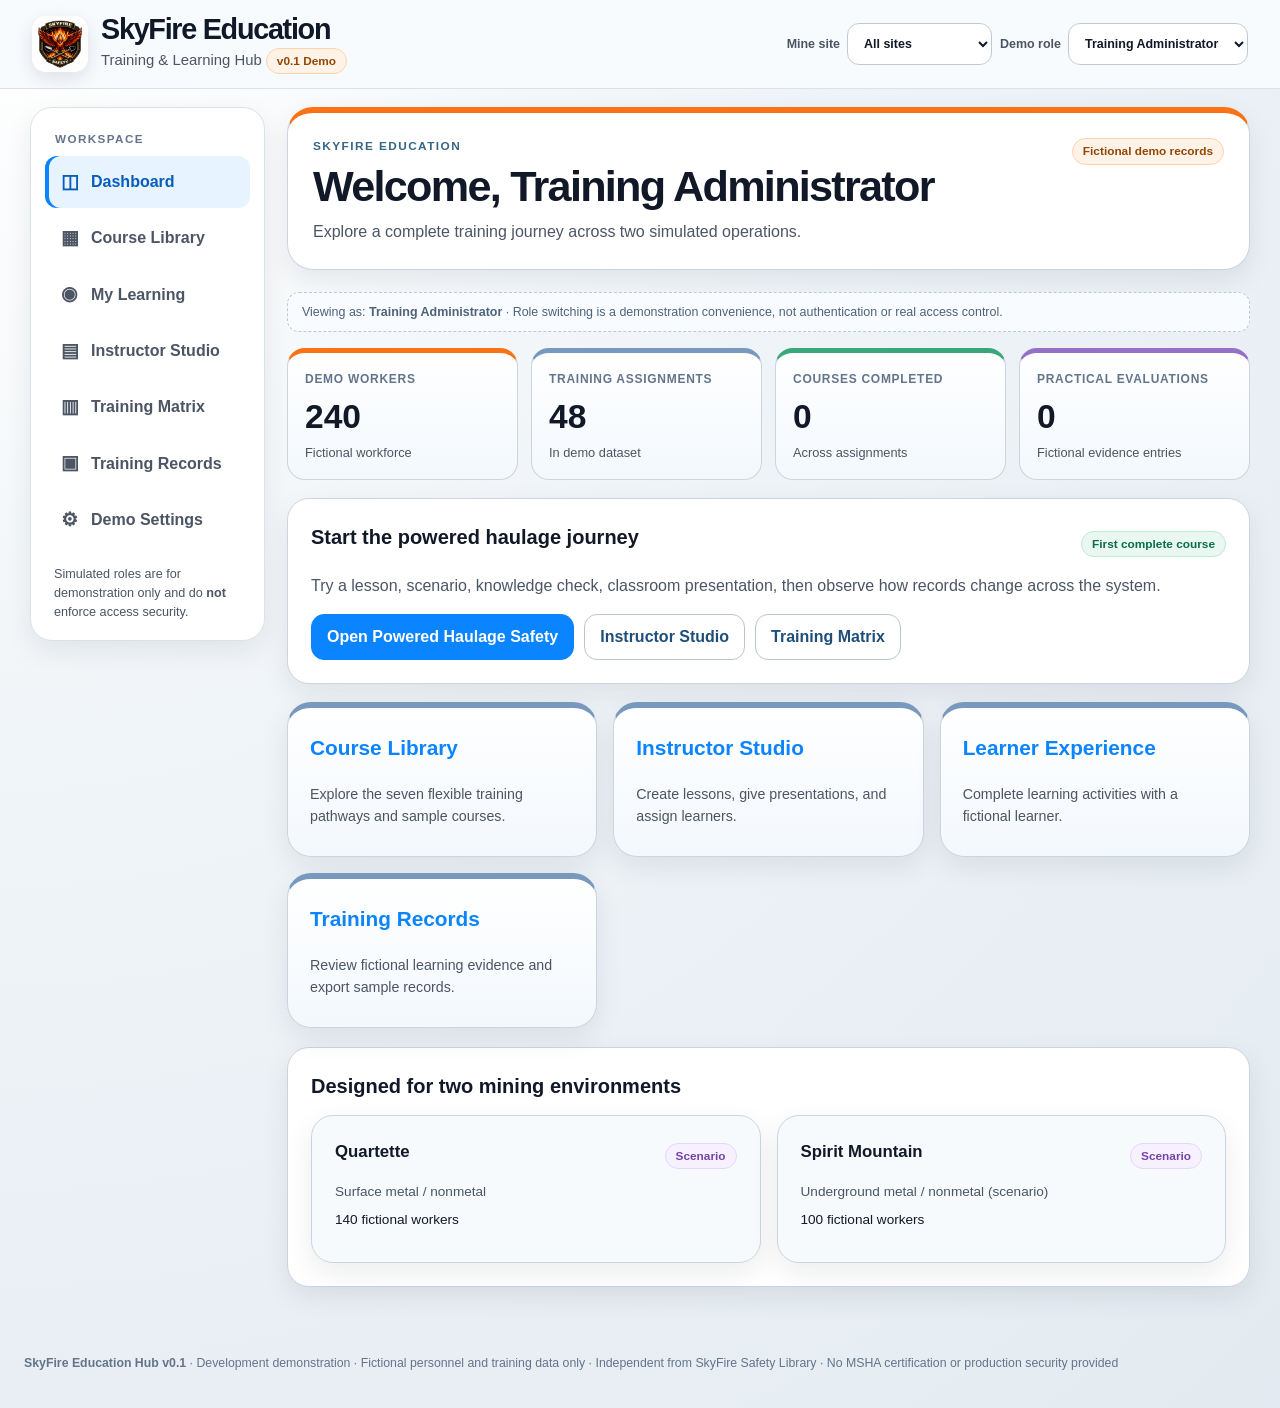
==== commit eb6c971a: "fix(branding): use exact SkyFire Safety logo in Education UI and offline demo" ====
--- a/demo-standalone.html
+++ b/demo-standalone.html
@@ -1,6 +1,6 @@
 <!doctype html><html lang="en"><head><meta charset="utf-8"/><meta name="viewport" content="width=device-width,initial-scale=1"/>
 <title>SkyFire Education Hub v0.1 — Standalone Demo</title><meta name="theme-color" content="#f8fbfe"/>
-<style>:root{--bg:#eef3f7;--card:#fff;--card-soft:#f7fafc;--text:#111827;--muted:#4b5563;--subtle:#64748b;--line:#cbd5e1;--line-soft:#d8e2ec;--accent:#0b84ff;--accent-dark:#1f4e79;--orange:#f97316;--shadow:0 10px 28px rgba(15,23,42,.08);--ok:#047857;--danger:#b91c1c}
+<link rel="icon" type="image/jpeg" href="[data-uri]"/><style>:root{--bg:#eef3f7;--card:#fff;--card-soft:#f7fafc;--text:#111827;--muted:#4b5563;--subtle:#64748b;--line:#cbd5e1;--line-soft:#d8e2ec;--accent:#0b84ff;--accent-dark:#1f4e79;--orange:#f97316;--shadow:0 10px 28px rgba(15,23,42,.08);--ok:#047857;--danger:#b91c1c}
 *{box-sizing:border-box} html{min-height:100%;scroll-behavior:smooth} body{margin:0;min-height:100vh;font-family:-apple-system,BlinkMacSystemFont,"Segoe UI",Roboto,Arial,sans-serif;background:radial-gradient(circle at top left,rgba(255,255,255,.95),rgba(238,243,247,.92) 42%,rgba(226,234,241,.98));color:var(--text);line-height:1.5} button,input,select,textarea{font:inherit} button{cursor:pointer} a{color:#075dbc} a:hover{text-decoration:underline} :focus-visible{outline:3px solid #70b7ff;outline-offset:2px} [hidden],.hidden{display:none!important}.skip-link{position:absolute;top:-50px;left:8px;background:#fff;padding:12px;z-index:500}.skip-link:focus{top:8px}
 .app-header{position:sticky;top:0;z-index:60;padding:14px clamp(15px,3vw,32px);background:rgba(248,251,254,.96);border-bottom:1px solid var(--line-soft);backdrop-filter:blur(10px)}.header-inner{max-width:1450px;margin:auto;display:flex;justify-content:space-between;align-items:center;gap:16px;flex-wrap:wrap}.brand-row{display:flex;align-items:center;gap:13px}.brand-logo{width:56px;height:56px;object-fit:cover;border-radius:14px;box-shadow:0 6px 18px rgba(15,23,42,.12)}.brand-title{font-size:clamp(1.3rem,3.3vw,1.8rem);font-weight:800;letter-spacing:-.045em;line-height:1.08;margin:0}.brand-subtitle{color:var(--muted);margin:3px 0 0;font-size:.93rem}.header-controls{display:flex;gap:8px;align-items:center;flex-wrap:wrap}.field-inline{display:flex;align-items:center;gap:7px;color:var(--muted);font-size:.78rem;font-weight:750}.field-inline select{min-width:145px}.select,.input,.textarea,select,input,textarea{max-width:100%;min-height:42px;padding:9px 12px;background:white;border:1px solid #bccada;border-radius:12px;color:var(--text)}.textarea,textarea{min-height:96px;resize:vertical}.input:focus,.select:focus,.textarea:focus{border-color:var(--accent)}.shell{max-width:1450px;margin:0 auto;padding:18px clamp(13px,3vw,30px) 45px;display:grid;grid-template-columns:235px minmax(0,1fr);gap:22px;align-items:start}.sidebar{position:sticky;top:105px;background:#fff;border:1px solid var(--line-soft);border-radius:22px;padding:14px;box-shadow:var(--shadow)}.sidebar-heading{font-size:.73rem;font-weight:800;letter-spacing:.12em;text-transform:uppercase;color:var(--subtle);margin:8px 10px}.nav-list{display:flex;flex-direction:column;gap:4px}.nav-link{width:100%;border:0;border-radius:12px;background:transparent;padding:12px 13px;color:var(--muted);font-weight:700;text-align:left;display:flex;align-items:center;gap:10px}.nav-link:hover{background:#edf6ff}.nav-link.active{background:#e7f3ff;color:#075dbc;box-shadow:inset 4px 0 #0b84ff}.nav-icon{width:23px;display:inline-flex;justify-content:center;font-size:1.18rem}.sidebar-note{font-size:.79rem;color:var(--muted);margin:19px 9px 4px}.content{min-width:0}.eyebrow{font-size:.74rem;color:#376685;letter-spacing:.12em;text-transform:uppercase;font-weight:800;margin:0 0 7px}.page-title{font-size:clamp(1.8rem,3.5vw,2.7rem);line-height:1.1;letter-spacing:-.04em;margin:0 0 9px}.page-subtitle{font-size:1rem;color:var(--muted);margin:0}.intro-card{background:#fff;border:1px solid var(--line);border-top:6px solid var(--orange);border-radius:26px;padding:25px;box-shadow:var(--shadow);margin-bottom:22px}.intro-top{display:flex;align-items:flex-start;justify-content:space-between;gap:12px;flex-wrap:wrap}.section{background:var(--card);border:1px solid var(--line);border-radius:22px;padding:23px;box-shadow:var(--shadow);margin-bottom:18px}.section.soft{background:var(--card-soft)}.section h2{font-size:1.25rem;margin:0 0 14px}.section h3{font-size:1.05rem;margin:0 0 10px}.section p{margin:8px 0}.grid{display:grid;grid-template-columns:repeat(auto-fit,minmax(240px,1fr));gap:16px}.metric-grid{display:grid;grid-template-columns:repeat(4,minmax(0,1fr));gap:13px;margin-bottom:18px}.metric{background:linear-gradient(180deg,#fff,#f3f8fd);border:1px solid var(--line);border-top:5px solid #7898bd;border-radius:18px;padding:17px;min-width:0}.metric.orange{border-top-color:var(--orange)}.metric.green{border-top-color:#3aa77b}.metric.purple{border-top-color:#9471c5}.metric-label{font-size:.75rem;text-transform:uppercase;letter-spacing:.06em;color:var(--subtle);font-weight:800}.metric-value{font-size:clamp(1.5rem,3vw,2.1rem);font-weight:800;line-height:1.2;margin-top:9px}.metric-detail{font-size:.8rem;color:var(--muted);margin-top:5px}.dashboard-tile{display:block;width:100%;min-height:155px;text-align:left;background:linear-gradient(180deg,#fff,#f3f8fd);border:1px solid var(--line);border-top:6px solid #7898bd;border-radius:24px;padding:22px;box-shadow:var(--shadow);color:inherit}.dashboard-tile:hover{border-top-color:var(--accent);transform:translateY(-1px)}.tile-title{color:var(--accent);font-weight:800;font-size:1.3rem;line-height:1.13}.tile-subtitle{display:block;margin-top:22px;color:var(--muted);font-size:.89rem}.warning,.notice{border:1px solid #e8c38b;border-left:5px solid var(--orange);background:#fff8ec;border-radius:13px;padding:12px 15px;font-size:.88rem}.notice{border-color:#b7d5e6;border-left-color:#0b84ff;background:#f1f8ff}.danger-note{background:#fff2f2;border-color:#f3c0c0;border-left-color:#d23b3b}.tag,.badge{display:inline-flex;align-items:center;gap:4px;border:1px solid #d3e2ed;background:#f0f6fc;color:#315778;border-radius:999px;padding:5px 10px;font-size:.74rem;font-weight:750;white-space:normal;line-height:1.2}.badge.orange{background:#fff3e7;border-color:#ffd1ae;color:#934706}.badge.green{background:#eaf8f2;border-color:#bde9d6;color:#086e4d}.badge.purple{background:#f7f0ff;border-color:#e7d6fb;color:#7545a2}.badge.gray{background:#f5f6f8;border-color:#e2e8f0;color:#475569}.badge.red{background:#fff1f1;border-color:#f2c2c2;color:#9d2929}.flex{display:flex;align-items:center;gap:10px;flex-wrap:wrap}.spread{display:flex;align-items:center;justify-content:space-between;gap:12px;flex-wrap:wrap}.stack{display:flex;flex-direction:column;gap:12px}.muted{color:var(--muted)}.small{font-size:.85rem}.tiny{font-size:.75rem}.section-label{font-size:.77rem;color:var(--subtle);text-transform:uppercase;letter-spacing:.08em;font-weight:800}.btn{min-height:43px;padding:10px 15px;border:1px solid #b8c6d4;border-radius:13px;background:#fff;font-weight:750;color:#1f4e79;display:inline-flex;align-items:center;justify-content:center;gap:7px;text-decoration:none}.btn:hover{background:#edf6ff;text-decoration:none}.btn.primary{background:#0b84ff;border-color:#0b84ff;color:#fff}.btn.primary:hover{background:#006bd6}.btn.ghost{background:transparent}.btn.danger{color:var(--danger);border-color:#efb9b9}.btn.small{min-height:34px;font-size:.8rem;padding:6px 10px;border-radius:10px}.btn:disabled{cursor:not-allowed;opacity:.45}.course-card{border:1px solid var(--line-soft);border-top:5px solid #7ba0c5;border-radius:20px;padding:18px;background:linear-gradient(180deg,#fff,#f9fcff);display:flex;flex-direction:column;gap:9px;min-height:225px}.course-card h3{font-size:1.16rem;line-height:1.2;margin:0}.course-card p{font-size:.85rem;color:var(--muted);margin:0;flex:1}.course-card .course-action{margin-top:auto}.filter-row{display:flex;gap:10px;flex-wrap:wrap;margin-bottom:16px;align-items:center}.filter-row input{flex:2;min-width:190px}.filter-row select{flex:1;min-width:165px}.table-scroll{overflow:auto;border:1px solid var(--line-soft);border-radius:16px}.data-table{width:100%;border-collapse:collapse;text-align:left;font-size:.85rem;min-width:620px}.data-table th,.data-table td{padding:12px 14px;vertical-align:middle;border-bottom:1px solid var(--line-soft)}.data-table th{background:#edf4f9;color:#315778;font-weight:800;position:sticky;top:0}.data-table tbody tr:last-child td{border-bottom:0}.data-table tbody tr:nth-child(even){background:#fbfdfe}.progress-track{height:9px;background:#e0eaf2;border-radius:100px;overflow:hidden;min-width:70px}.progress-fill{height:100%;background:#0b84ff;border-radius:100px}.progress-fill.done{background:#14906a}.progress-label{display:block;font-size:.76rem;color:var(--muted);margin-top:5px}.lesson-list{display:grid;gap:9px}.lesson-button{width:100%;display:flex;align-items:center;gap:12px;text-align:left;padding:13px;border:1px solid var(--line);background:#fff;border-radius:14px;color:inherit}.lesson-button:hover{border-color:#79b5e6;background:#f6fbff}.lesson-button.active{border-color:#0b84ff;background:#eaf5ff}.lesson-number{border-radius:11px;background:#eaf2f9;color:#185b83;min-width:37px;height:37px;display:grid;place-items:center;font-weight:800}.lesson-type{font-size:.7rem;text-transform:uppercase;letter-spacing:.07em;color:var(--subtle);font-weight:800}.lesson-layout{display:grid;grid-template-columns:290px minmax(0,1fr);gap:17px;align-items:start}.lesson-display{min-width:0;padding:20px;background:var(--card-soft);border:1px solid var(--line-soft);border-radius:19px}.lesson-display p{font-size:.98rem;line-height:1.65}.choice{display:flex;align-items:flex-start;gap:12px;border:1px solid var(--line);border-radius:13px;background:#fff;padding:13px;margin-bottom:10px;cursor:pointer}.choice:hover{background:#f4f9fe}.choice input{margin-top:4px;min-height:auto}.choice.correct{border-color:#64c6a4;background:#eaf8f2}.choice.incorrect{border-color:#e99a9a;background:#fff1f1}.feedback{border:1px solid #b9d7e9;border-radius:13px;background:#eff8ff;padding:14px;margin-top:13px}.feedback.good{border-color:#a4dac6;background:#edf9f3}.feedback.bad{border-color:#f3bcbc;background:#fff4f4}.form-grid{display:grid;grid-template-columns:repeat(2,minmax(0,1fr));gap:14px}.form-field{display:flex;flex-direction:column;gap:6px}.form-field.full{grid-column:1/-1}.form-field label{font-weight:750;font-size:.83rem;color:#374b61}.form-field input,.form-field textarea,.form-field select{width:100%}.form-help{font-size:.74rem;color:var(--muted)}.checklist{display:grid;gap:12px}.check-row{display:flex;align-items:flex-start;gap:11px;padding:11px;border-radius:12px;border:1px solid var(--line-soft);background:#fff}.check-row input{margin-top:5px;min-height:auto;transform:scale(1.1)}.timeline{display:grid;gap:10px}.timeline-item{display:flex;align-items:flex-start;gap:13px;padding:13px 0;border-bottom:1px solid var(--line-soft)}.timeline-item:last-child{border-bottom:0}.timeline-dot{height:10px;width:10px;border-radius:50%;background:#0b84ff;margin-top:6px;flex:none}.footer{max-width:1450px;margin:4px auto;padding:0 24px 32px;font-size:.77rem;color:var(--subtle)}.bar-outer{height:12px;border-radius:20px;background:#e4edf4;overflow:hidden}.bar-inner{height:100%;background:#0b84ff;border-radius:20px;transition:width .2s}.modal-overlay{position:fixed;inset:0;background:rgba(10,26,45,.65);z-index:100;display:flex;align-items:center;justify-content:center;padding:18px}.modal{background:#fff;width:min(900px,100%);max-height:92vh;overflow:auto;border:1px solid #b7c9d6;border-radius:25px;padding:25px;box-shadow:0 32px 80px rgba(0,0,0,.28)}.presenter{display:flex;flex-direction:column;justify-content:space-between;min-height:420px;background:linear-gradient(135deg,#173c60,#0c6cbd);border-radius:21px;color:#fff;padding:34px}.presenter h2{font-size:clamp(2rem,4vw,3.2rem);line-height:1.12;margin:8px 0 18px}.presenter p{font-size:clamp(1.15rem,2vw,1.45rem);max-width:790px;line-height:1.7}.presenter .badge{background:rgba(255,255,255,.14);color:#fff;border-color:rgba(255,255,255,.28)}.presenter-controls{display:flex;align-items:center;justify-content:space-between;gap:8px;flex-wrap:wrap}.presenter-notes{border-left:4px solid #f97316;background:#fff8eb;color:#69430e;padding:15px;border-radius:10px;margin-top:12px}.empty{text-align:center;padding:28px;color:var(--muted)}.toast{position:fixed;z-index:200;bottom:24px;right:24px;background:#173c60;color:#fff;padding:12px 18px;border-radius:12px;box-shadow:var(--shadow);max-width:min(380px,90vw);font-size:.87rem}.two-col{display:grid;grid-template-columns:1fr 1fr;gap:14px}.course-outline{margin:8px 0;padding-left:20px}.course-outline li{margin-bottom:6px}.role-note{border:1px dashed #b9c9d7;color:#4f6278;background:#f8fbff;padding:10px 14px;border-radius:12px;font-size:.78rem;margin-bottom:16px} .loading-message{max-width:500px;margin:100px auto;padding:40px;text-align:center}
 @media(max-width:1120px){.metric-grid{grid-template-columns:repeat(2,minmax(0,1fr))}.lesson-layout{grid-template-columns:240px minmax(0,1fr)}}
@@ -168,7 +168,7 @@
 
 function topbar(){const s=getState();const selectPeople=s.learners.filter(x=>x.site===ui.site||ui.site==='all').slice(0,60);const selected=worker(ui.learnerId);if(selected&&!selectPeople.some(x=>x.id===selected.id))selectPeople.unshift(selected);
  return `<header class="app-header"><div class="header-inner"><div class="brand-row">
- <img class="brand-logo" src="data:image/svg+xml,%3Csvg%20xmlns%3D%22http%3A%2F%2Fwww.w3.org%2F2000%2Fsvg%22%20viewBox%3D%220%200%20192%20192%22%20role%3D%22img%22%20aria-label%3D%22SkyFire%20mark%22%3E%0A%20%3Cdefs%3E%3ClinearGradient%20id%3D%22g%22%20x1%3D%220%22%20y1%3D%220%22%20x2%3D%221%22%20y2%3D%221%22%3E%3Cstop%20stop-color%3D%22%23173c60%22%2F%3E%3Cstop%20offset%3D%221%22%20stop-color%3D%22%230b84ff%22%2F%3E%3C%2FlinearGradient%3E%3C%2Fdefs%3E%0A%20%3Crect%20width%3D%22192%22%20height%3D%22192%22%20rx%3D%2238%22%20fill%3D%22url%28%23g%29%22%2F%3E%0A%20%3Cpath%20d%3D%22M103%2020c7%2029-18%2040-11%2063%205-10%2015-16%2018-27%2031%2030%2037%2065%2025%2089-12%2026-46%2039-74%2023-29-17-29-48-16-69%205%2015%2013%2018%2021%2021-7-36%2013-58%2037-100z%22%20fill%3D%22%23f97316%22%2F%3E%0A%20%3Cpath%20d%3D%22M98%2083c2%2018-17%2027-10%2042%204-6%2011-10%2012-19%2023%2019%2028%2037%2017%2052-10%2016-30%2017-43%206-15-13-12-29-4-41%203%2010%2010%2014%2015%2014-3-22%207-36%2013-54z%22%20fill%3D%22%23ffd58e%22%2F%3E%0A%20%3Cpath%20d%3D%22M39%20152h114%22%20stroke%3D%22%23fff%22%20stroke-width%3D%225%22%20stroke-linecap%3D%22round%22%20opacity%3D%22.65%22%2F%3E%0A%3C%2Fsvg%3E%0A" onerror="this.onerror=null;this.src='assets/skyfire-mark.svg'" alt="SkyFire logo">
+ <img class="brand-logo" src="[data-uri]" alt="SkyFire logo">
  <div><h1 class="brand-title">SkyFire Education</h1><p class="brand-subtitle">Training & Learning Hub <span class="badge orange">v0.1 Demo</span></p></div></div>
  <div class="header-controls">
  <label class="field-inline">Mine site <select id="siteSelect" aria-label="Filter mine site"><option value="all" ${ui.site==='all'?'selected':''}>All sites</option>${SITES.map(x=>`<option value="${x.id}" ${ui.site===x.id?'selected':''}>${esc(x.name)}</option>`).join('')}</select></label>
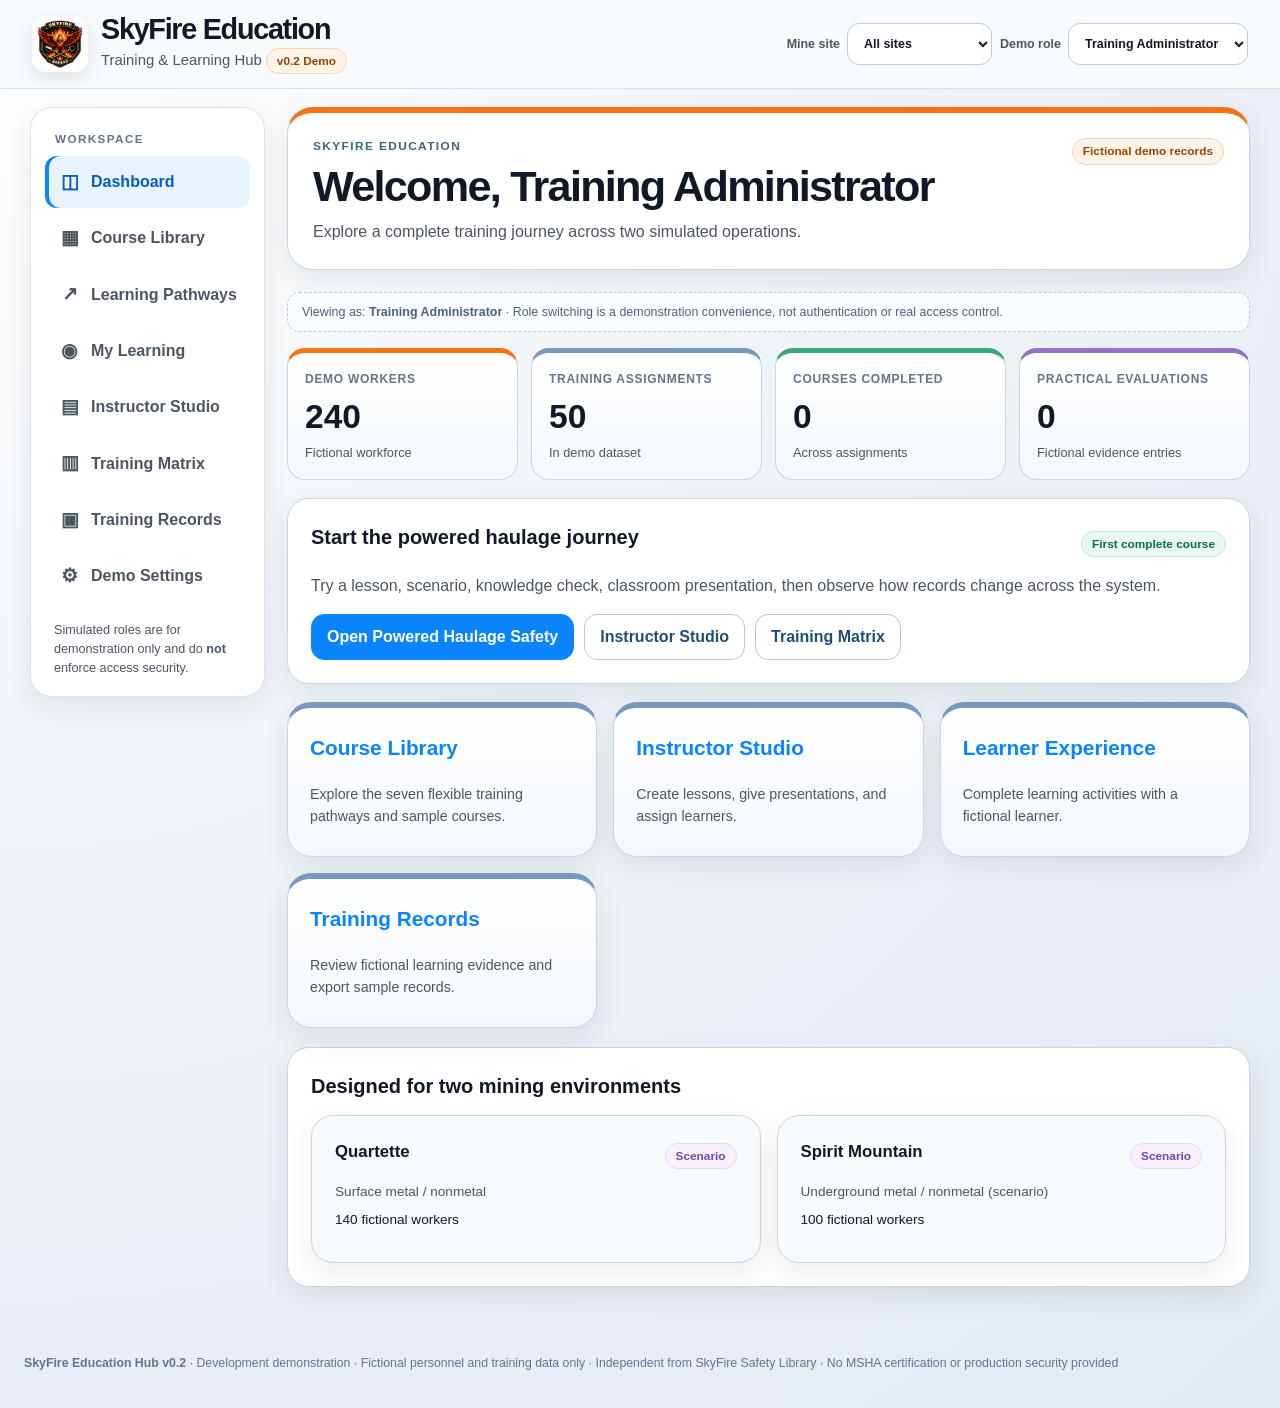
==== commit 8496e81a: "feat(education): v0.2 learner workspace, elective enrollment and learning pathways" ====
--- a/demo-standalone.html
+++ b/demo-standalone.html
@@ -1,5 +1,5 @@
 <!doctype html><html lang="en"><head><meta charset="utf-8"/><meta name="viewport" content="width=device-width,initial-scale=1"/>
-<title>SkyFire Education Hub v0.1 — Standalone Demo</title><meta name="theme-color" content="#f8fbfe"/>
+<title>SkyFire Education Hub v0.2 — Standalone Demo</title><meta name="theme-color" content="#f8fbfe"/>
 <link rel="icon" type="image/jpeg" href="[data-uri]"/><style>:root{--bg:#eef3f7;--card:#fff;--card-soft:#f7fafc;--text:#111827;--muted:#4b5563;--subtle:#64748b;--line:#cbd5e1;--line-soft:#d8e2ec;--accent:#0b84ff;--accent-dark:#1f4e79;--orange:#f97316;--shadow:0 10px 28px rgba(15,23,42,.08);--ok:#047857;--danger:#b91c1c}
 *{box-sizing:border-box} html{min-height:100%;scroll-behavior:smooth} body{margin:0;min-height:100vh;font-family:-apple-system,BlinkMacSystemFont,"Segoe UI",Roboto,Arial,sans-serif;background:radial-gradient(circle at top left,rgba(255,255,255,.95),rgba(238,243,247,.92) 42%,rgba(226,234,241,.98));color:var(--text);line-height:1.5} button,input,select,textarea{font:inherit} button{cursor:pointer} a{color:#075dbc} a:hover{text-decoration:underline} :focus-visible{outline:3px solid #70b7ff;outline-offset:2px} [hidden],.hidden{display:none!important}.skip-link{position:absolute;top:-50px;left:8px;background:#fff;padding:12px;z-index:500}.skip-link:focus{top:8px}
 .app-header{position:sticky;top:0;z-index:60;padding:14px clamp(15px,3vw,32px);background:rgba(248,251,254,.96);border-bottom:1px solid var(--line-soft);backdrop-filter:blur(10px)}.header-inner{max-width:1450px;margin:auto;display:flex;justify-content:space-between;align-items:center;gap:16px;flex-wrap:wrap}.brand-row{display:flex;align-items:center;gap:13px}.brand-logo{width:56px;height:56px;object-fit:cover;border-radius:14px;box-shadow:0 6px 18px rgba(15,23,42,.12)}.brand-title{font-size:clamp(1.3rem,3.3vw,1.8rem);font-weight:800;letter-spacing:-.045em;line-height:1.08;margin:0}.brand-subtitle{color:var(--muted);margin:3px 0 0;font-size:.93rem}.header-controls{display:flex;gap:8px;align-items:center;flex-wrap:wrap}.field-inline{display:flex;align-items:center;gap:7px;color:var(--muted);font-size:.78rem;font-weight:750}.field-inline select{min-width:145px}.select,.input,.textarea,select,input,textarea{max-width:100%;min-height:42px;padding:9px 12px;background:white;border:1px solid #bccada;border-radius:12px;color:var(--text)}.textarea,textarea{min-height:96px;resize:vertical}.input:focus,.select:focus,.textarea:focus{border-color:var(--accent)}.shell{max-width:1450px;margin:0 auto;padding:18px clamp(13px,3vw,30px) 45px;display:grid;grid-template-columns:235px minmax(0,1fr);gap:22px;align-items:start}.sidebar{position:sticky;top:105px;background:#fff;border:1px solid var(--line-soft);border-radius:22px;padding:14px;box-shadow:var(--shadow)}.sidebar-heading{font-size:.73rem;font-weight:800;letter-spacing:.12em;text-transform:uppercase;color:var(--subtle);margin:8px 10px}.nav-list{display:flex;flex-direction:column;gap:4px}.nav-link{width:100%;border:0;border-radius:12px;background:transparent;padding:12px 13px;color:var(--muted);font-weight:700;text-align:left;display:flex;align-items:center;gap:10px}.nav-link:hover{background:#edf6ff}.nav-link.active{background:#e7f3ff;color:#075dbc;box-shadow:inset 4px 0 #0b84ff}.nav-icon{width:23px;display:inline-flex;justify-content:center;font-size:1.18rem}.sidebar-note{font-size:.79rem;color:var(--muted);margin:19px 9px 4px}.content{min-width:0}.eyebrow{font-size:.74rem;color:#376685;letter-spacing:.12em;text-transform:uppercase;font-weight:800;margin:0 0 7px}.page-title{font-size:clamp(1.8rem,3.5vw,2.7rem);line-height:1.1;letter-spacing:-.04em;margin:0 0 9px}.page-subtitle{font-size:1rem;color:var(--muted);margin:0}.intro-card{background:#fff;border:1px solid var(--line);border-top:6px solid var(--orange);border-radius:26px;padding:25px;box-shadow:var(--shadow);margin-bottom:22px}.intro-top{display:flex;align-items:flex-start;justify-content:space-between;gap:12px;flex-wrap:wrap}.section{background:var(--card);border:1px solid var(--line);border-radius:22px;padding:23px;box-shadow:var(--shadow);margin-bottom:18px}.section.soft{background:var(--card-soft)}.section h2{font-size:1.25rem;margin:0 0 14px}.section h3{font-size:1.05rem;margin:0 0 10px}.section p{margin:8px 0}.grid{display:grid;grid-template-columns:repeat(auto-fit,minmax(240px,1fr));gap:16px}.metric-grid{display:grid;grid-template-columns:repeat(4,minmax(0,1fr));gap:13px;margin-bottom:18px}.metric{background:linear-gradient(180deg,#fff,#f3f8fd);border:1px solid var(--line);border-top:5px solid #7898bd;border-radius:18px;padding:17px;min-width:0}.metric.orange{border-top-color:var(--orange)}.metric.green{border-top-color:#3aa77b}.metric.purple{border-top-color:#9471c5}.metric-label{font-size:.75rem;text-transform:uppercase;letter-spacing:.06em;color:var(--subtle);font-weight:800}.metric-value{font-size:clamp(1.5rem,3vw,2.1rem);font-weight:800;line-height:1.2;margin-top:9px}.metric-detail{font-size:.8rem;color:var(--muted);margin-top:5px}.dashboard-tile{display:block;width:100%;min-height:155px;text-align:left;background:linear-gradient(180deg,#fff,#f3f8fd);border:1px solid var(--line);border-top:6px solid #7898bd;border-radius:24px;padding:22px;box-shadow:var(--shadow);color:inherit}.dashboard-tile:hover{border-top-color:var(--accent);transform:translateY(-1px)}.tile-title{color:var(--accent);font-weight:800;font-size:1.3rem;line-height:1.13}.tile-subtitle{display:block;margin-top:22px;color:var(--muted);font-size:.89rem}.warning,.notice{border:1px solid #e8c38b;border-left:5px solid var(--orange);background:#fff8ec;border-radius:13px;padding:12px 15px;font-size:.88rem}.notice{border-color:#b7d5e6;border-left-color:#0b84ff;background:#f1f8ff}.danger-note{background:#fff2f2;border-color:#f3c0c0;border-left-color:#d23b3b}.tag,.badge{display:inline-flex;align-items:center;gap:4px;border:1px solid #d3e2ed;background:#f0f6fc;color:#315778;border-radius:999px;padding:5px 10px;font-size:.74rem;font-weight:750;white-space:normal;line-height:1.2}.badge.orange{background:#fff3e7;border-color:#ffd1ae;color:#934706}.badge.green{background:#eaf8f2;border-color:#bde9d6;color:#086e4d}.badge.purple{background:#f7f0ff;border-color:#e7d6fb;color:#7545a2}.badge.gray{background:#f5f6f8;border-color:#e2e8f0;color:#475569}.badge.red{background:#fff1f1;border-color:#f2c2c2;color:#9d2929}.flex{display:flex;align-items:center;gap:10px;flex-wrap:wrap}.spread{display:flex;align-items:center;justify-content:space-between;gap:12px;flex-wrap:wrap}.stack{display:flex;flex-direction:column;gap:12px}.muted{color:var(--muted)}.small{font-size:.85rem}.tiny{font-size:.75rem}.section-label{font-size:.77rem;color:var(--subtle);text-transform:uppercase;letter-spacing:.08em;font-weight:800}.btn{min-height:43px;padding:10px 15px;border:1px solid #b8c6d4;border-radius:13px;background:#fff;font-weight:750;color:#1f4e79;display:inline-flex;align-items:center;justify-content:center;gap:7px;text-decoration:none}.btn:hover{background:#edf6ff;text-decoration:none}.btn.primary{background:#0b84ff;border-color:#0b84ff;color:#fff}.btn.primary:hover{background:#006bd6}.btn.ghost{background:transparent}.btn.danger{color:var(--danger);border-color:#efb9b9}.btn.small{min-height:34px;font-size:.8rem;padding:6px 10px;border-radius:10px}.btn:disabled{cursor:not-allowed;opacity:.45}.course-card{border:1px solid var(--line-soft);border-top:5px solid #7ba0c5;border-radius:20px;padding:18px;background:linear-gradient(180deg,#fff,#f9fcff);display:flex;flex-direction:column;gap:9px;min-height:225px}.course-card h3{font-size:1.16rem;line-height:1.2;margin:0}.course-card p{font-size:.85rem;color:var(--muted);margin:0;flex:1}.course-card .course-action{margin-top:auto}.filter-row{display:flex;gap:10px;flex-wrap:wrap;margin-bottom:16px;align-items:center}.filter-row input{flex:2;min-width:190px}.filter-row select{flex:1;min-width:165px}.table-scroll{overflow:auto;border:1px solid var(--line-soft);border-radius:16px}.data-table{width:100%;border-collapse:collapse;text-align:left;font-size:.85rem;min-width:620px}.data-table th,.data-table td{padding:12px 14px;vertical-align:middle;border-bottom:1px solid var(--line-soft)}.data-table th{background:#edf4f9;color:#315778;font-weight:800;position:sticky;top:0}.data-table tbody tr:last-child td{border-bottom:0}.data-table tbody tr:nth-child(even){background:#fbfdfe}.progress-track{height:9px;background:#e0eaf2;border-radius:100px;overflow:hidden;min-width:70px}.progress-fill{height:100%;background:#0b84ff;border-radius:100px}.progress-fill.done{background:#14906a}.progress-label{display:block;font-size:.76rem;color:var(--muted);margin-top:5px}.lesson-list{display:grid;gap:9px}.lesson-button{width:100%;display:flex;align-items:center;gap:12px;text-align:left;padding:13px;border:1px solid var(--line);background:#fff;border-radius:14px;color:inherit}.lesson-button:hover{border-color:#79b5e6;background:#f6fbff}.lesson-button.active{border-color:#0b84ff;background:#eaf5ff}.lesson-number{border-radius:11px;background:#eaf2f9;color:#185b83;min-width:37px;height:37px;display:grid;place-items:center;font-weight:800}.lesson-type{font-size:.7rem;text-transform:uppercase;letter-spacing:.07em;color:var(--subtle);font-weight:800}.lesson-layout{display:grid;grid-template-columns:290px minmax(0,1fr);gap:17px;align-items:start}.lesson-display{min-width:0;padding:20px;background:var(--card-soft);border:1px solid var(--line-soft);border-radius:19px}.lesson-display p{font-size:.98rem;line-height:1.65}.choice{display:flex;align-items:flex-start;gap:12px;border:1px solid var(--line);border-radius:13px;background:#fff;padding:13px;margin-bottom:10px;cursor:pointer}.choice:hover{background:#f4f9fe}.choice input{margin-top:4px;min-height:auto}.choice.correct{border-color:#64c6a4;background:#eaf8f2}.choice.incorrect{border-color:#e99a9a;background:#fff1f1}.feedback{border:1px solid #b9d7e9;border-radius:13px;background:#eff8ff;padding:14px;margin-top:13px}.feedback.good{border-color:#a4dac6;background:#edf9f3}.feedback.bad{border-color:#f3bcbc;background:#fff4f4}.form-grid{display:grid;grid-template-columns:repeat(2,minmax(0,1fr));gap:14px}.form-field{display:flex;flex-direction:column;gap:6px}.form-field.full{grid-column:1/-1}.form-field label{font-weight:750;font-size:.83rem;color:#374b61}.form-field input,.form-field textarea,.form-field select{width:100%}.form-help{font-size:.74rem;color:var(--muted)}.checklist{display:grid;gap:12px}.check-row{display:flex;align-items:flex-start;gap:11px;padding:11px;border-radius:12px;border:1px solid var(--line-soft);background:#fff}.check-row input{margin-top:5px;min-height:auto;transform:scale(1.1)}.timeline{display:grid;gap:10px}.timeline-item{display:flex;align-items:flex-start;gap:13px;padding:13px 0;border-bottom:1px solid var(--line-soft)}.timeline-item:last-child{border-bottom:0}.timeline-dot{height:10px;width:10px;border-radius:50%;background:#0b84ff;margin-top:6px;flex:none}.footer{max-width:1450px;margin:4px auto;padding:0 24px 32px;font-size:.77rem;color:var(--subtle)}.bar-outer{height:12px;border-radius:20px;background:#e4edf4;overflow:hidden}.bar-inner{height:100%;background:#0b84ff;border-radius:20px;transition:width .2s}.modal-overlay{position:fixed;inset:0;background:rgba(10,26,45,.65);z-index:100;display:flex;align-items:center;justify-content:center;padding:18px}.modal{background:#fff;width:min(900px,100%);max-height:92vh;overflow:auto;border:1px solid #b7c9d6;border-radius:25px;padding:25px;box-shadow:0 32px 80px rgba(0,0,0,.28)}.presenter{display:flex;flex-direction:column;justify-content:space-between;min-height:420px;background:linear-gradient(135deg,#173c60,#0c6cbd);border-radius:21px;color:#fff;padding:34px}.presenter h2{font-size:clamp(2rem,4vw,3.2rem);line-height:1.12;margin:8px 0 18px}.presenter p{font-size:clamp(1.15rem,2vw,1.45rem);max-width:790px;line-height:1.7}.presenter .badge{background:rgba(255,255,255,.14);color:#fff;border-color:rgba(255,255,255,.28)}.presenter-controls{display:flex;align-items:center;justify-content:space-between;gap:8px;flex-wrap:wrap}.presenter-notes{border-left:4px solid #f97316;background:#fff8eb;color:#69430e;padding:15px;border-radius:10px;margin-top:12px}.empty{text-align:center;padding:28px;color:var(--muted)}.toast{position:fixed;z-index:200;bottom:24px;right:24px;background:#173c60;color:#fff;padding:12px 18px;border-radius:12px;box-shadow:var(--shadow);max-width:min(380px,90vw);font-size:.87rem}.two-col{display:grid;grid-template-columns:1fr 1fr;gap:14px}.course-outline{margin:8px 0;padding-left:20px}.course-outline li{margin-bottom:6px}.role-note{border:1px dashed #b9c9d7;color:#4f6278;background:#f8fbff;padding:10px 14px;border-radius:12px;font-size:.78rem;margin-bottom:16px} .loading-message{max-width:500px;margin:100px auto;padding:40px;text-align:center}
@@ -9,6 +9,14 @@
 @media(prefers-reduced-motion:reduce){*,*::before,*::after{animation:none!important;transition:none!important;scroll-behavior:auto!important}}
 /* Avoid intrinsic-width expansion when the mobile navigation scrolls horizontally. */
 @media(max-width:830px){.shell,.sidebar,.content{min-width:0}.sidebar{width:100%;overflow:hidden}.nav-list{width:100%;min-width:0;max-width:100%;overflow-x:auto}.nav-link{width:auto}}
+
+/* v0.2 — Learner workspace and pathways. SkyFire Safety family styling retained. */
+.v02-notice{margin:0 0 16px}.v02-learning-overview{display:grid;grid-template-columns:repeat(3,minmax(0,1fr));gap:10px;margin:0 0 18px}.v02-learning-overview>div{padding:13px 15px;border:1px solid var(--line-soft);border-radius:16px;background:linear-gradient(180deg,#fff,#f4f9fd);display:flex;flex-direction:column;gap:4px}.v02-learning-overview strong{font-size:1.5rem;color:var(--accent-dark)}.v02-learning-overview span{font-size:.78rem;color:var(--muted)}.demo-person-switcher{display:flex;flex-wrap:wrap;gap:8px;margin-bottom:15px;align-items:center}.demo-person-switcher select{max-width:280px}.learning-section-nav{display:grid;grid-template-columns:repeat(5,minmax(0,1fr));gap:8px;margin:15px 0 20px}.learning-nav-btn{min-height:52px;border:1px solid #b9ccdc;border-radius:15px;background:white;color:#315778;font-size:.85rem;font-weight:750;padding:9px 7px}.learning-nav-btn.selected{border-color:var(--accent);background:#e8f4ff;color:#075dbc;box-shadow:inset 0 -4px #0b84ff}.learning-nav-btn:hover,.v02-tab-bar button:hover{background:#edf6ff}.v02-tab-bar{display:flex;flex-wrap:wrap;gap:6px;border-bottom:1px solid var(--line-soft);margin:14px 0 19px;padding-bottom:8px}.v02-tab-bar button{border:0;border-radius:12px;padding:11px 14px;background:transparent;color:#315778;font-weight:750;min-height:42px}.v02-tab-bar button.current{background:#e8f4ff;box-shadow:inset 0 -3px var(--accent);color:#075dbc}.v02-tab-bar span{display:inline-grid;place-items:center;min-width:22px;height:22px;padding:0 6px;border-radius:12px;background:#e3edf6;color:#315778;font-size:.75rem;margin-left:5px}.v02-stack{display:grid;gap:13px}.v02-card-grid{display:grid;grid-template-columns:repeat(auto-fit,minmax(260px,1fr));gap:14px}.v02-mini-card{border:1px solid var(--line-soft);border-top:5px solid #7898bd;border-radius:20px;background:linear-gradient(180deg,#fff,#f6faff);padding:19px;display:flex;flex-direction:column;gap:11px;min-width:0}.v02-mini-card h3{font-size:1.15rem;margin:2px 0}.v02-mini-card p{font-size:.88rem;line-height:1.5;color:var(--muted);margin:0}.v02-mini-card .flex{margin-top:auto}.v02-badges{display:flex;flex-wrap:wrap;gap:7px;align-items:center;margin-top:6px}.v02-assignment{border:1px solid var(--line-soft);border-top:5px solid #7898bd;border-radius:21px;background:linear-gradient(180deg,#fff,#f7fbff);padding:20px;display:grid;gap:14px}.v02-assignment-title h3{font-size:1.18rem;margin:0 0 4px}.v02-current-row{display:flex;flex-wrap:wrap;justify-content:space-between;gap:13px;align-items:flex-start}.v02-current-row p{margin:7px 0 0}.v02-due{display:flex;flex-direction:column;gap:4px;align-items:flex-start}.v02-due strong{font-size:.94rem}.v02-assignment-actions{display:flex;align-items:center;gap:10px;flex-wrap:wrap}.v02-controls{display:flex;align-items:end;flex-wrap:wrap;gap:10px;margin-bottom:15px}.v02-controls label,.filter-select{display:flex;flex-direction:column;gap:4px;font-size:.78rem;font-weight:800;color:#425b76}.v02-controls select,.filter-select select{min-width:145px;max-width:100%;font-size:.86rem}.v02-view-toggle{display:flex;gap:3px;border:1px solid var(--line);background:#f4f8fc;border-radius:13px;padding:4px;flex-wrap:wrap}.v02-view-toggle button{border:0;background:transparent;color:#315778;font-size:.8rem;border-radius:9px;min-height:35px;padding:7px 10px;font-weight:750}.v02-view-toggle button.selected{background:#fff;box-shadow:0 1px 5px #bdcfde}.v02-compact .v02-assignment{grid-template-columns:minmax(0,1fr) minmax(0,1fr) auto;align-items:center;gap:12px;padding:13px}.v02-compact .v02-assignment .v02-current-row{display:block}.v02-compact .v02-assignment-actions{justify-content:flex-end}.v02-history{border:1px solid var(--line-soft);border-radius:16px;background:#fff;overflow:hidden}.v02-history-toggle{border:0;background:#fff;width:100%;padding:17px;display:flex;justify-content:space-between;align-items:center;gap:12px;text-align:left;color:var(--text)}.v02-history-toggle>span{font-size:1.5rem;color:#426381}.v02-history-detail{border-top:1px solid var(--line-soft);padding:16px;background:#f7fbff}.v02-history-detail h3{margin:0 0 10px;font-size:.95rem}.v02-timeline-entry{display:flex;align-items:center;justify-content:space-between;gap:12px;padding:9px 0;border-bottom:1px solid var(--line-soft)}.v02-timeline-entry p{margin:4px 0 0}.v02-personal-head{background:#f1f8ff;border:1px solid #c9e0f0;padding:12px 15px;border-radius:14px;display:flex;justify-content:space-between;gap:10px;flex-wrap:wrap;align-items:center}.v02-pathway-panel{background:#fff;border:1px solid var(--line-soft);border-top:5px solid #8666b5;border-radius:20px;padding:19px;margin:15px 0}.v02-pathway-panel h3{margin:0}.v02-pathway-panel p{line-height:1.5}.v02-pathway-steps{margin-top:14px;display:grid;gap:10px}.v02-pathway-step{display:flex;align-items:start;gap:11px;background:#f7fafc;border:1px solid var(--line-soft);border-radius:14px;padding:13px}.v02-step-num{width:30px;height:30px;border-radius:10px;background:#e7f3ff;color:#075dbc;font-weight:800;display:grid;place-items:center;flex:none}.v02-step-info{flex:1;min-width:0;display:grid;gap:3px}.v02-step-info p{margin:4px 0 0}.v02-step-actions{margin-left:auto}.v02-course-row{border:1px solid var(--line-soft);border-radius:14px;background:#fff;padding:15px}.v02-inline-form{display:flex;align-items:end;gap:9px;flex-wrap:wrap;margin-top:16px;padding-top:13px;border-top:1px solid var(--line-soft)}.v02-inline-form label{display:grid;gap:4px;flex:1;min-width:190px;font-size:.8rem;font-weight:750}.v02-inline-form select{width:100%}.v02-course-picker{display:grid;gap:7px;border:1px solid var(--line);border-radius:12px;padding:13px;max-height:300px;overflow-y:auto}.v02-course-picker legend{font-size:.86rem;font-weight:800;padding:3px 7px}.v02-course-picker label{display:flex;align-items:center;gap:8px;font-size:.85rem}.v02-course-picker input{min-height:auto}.v02-editor-step{border:1px solid var(--line-soft);border-radius:12px;padding:12px;background:#f6fafd}.v02-editor-step .flex{margin-top:9px}.v02-requirements{border-left:3px solid #b9d9ee;padding-left:12px}.v02-requirements p{margin:4px 0}.v02-stage-row{display:flex;flex-wrap:wrap;gap:7px;margin:11px 0}.v02-stage{display:flex;align-items:center;gap:6px;border:1px solid var(--line-soft);border-radius:14px;padding:7px 10px;font-size:.73rem;background:#f2f8fc;font-weight:700}.v02-stage b{background:#d6eafa;width:25px;height:25px;display:grid;place-items:center;border-radius:50%;color:#075dbc}.v02-modal{width:min(560px,100%)}
+@media (max-width:900px){.learning-section-nav{grid-template-columns:repeat(3,minmax(0,1fr))}.v02-compact .v02-assignment{grid-template-columns:1fr 1fr}.v02-compact .v02-assignment-actions{grid-column:1/-1;justify-content:flex-start}}
+@media (max-width:560px){.learning-section-nav{grid-template-columns:repeat(2,minmax(0,1fr));gap:7px}.learning-nav-btn{font-size:.78rem;min-height:47px}.v02-learning-overview{gap:6px}.v02-learning-overview>div{padding:9px}.v02-learning-overview strong{font-size:1.25rem}.v02-learning-overview span{font-size:.69rem}.v02-tab-bar{display:grid;grid-template-columns:repeat(2,minmax(0,1fr))}.v02-tab-bar button{font-size:.82rem;padding:9px 5px}.v02-tab-bar button span{margin-left:2px}.v02-card-grid{grid-template-columns:1fr}.v02-controls{display:grid;grid-template-columns:1fr 1fr}.v02-controls label select{width:100%;min-width:0}.v02-view-toggle{grid-column:1/-1}.v02-current-row{display:flex;flex-direction:column;gap:10px}.v02-assignment{padding:16px}.v02-compact .v02-assignment{grid-template-columns:1fr;gap:7px}.v02-compact .v02-assignment-actions{grid-column:auto}.v02-step-actions{align-self:center}.v02-pathway-step{flex-wrap:wrap}.v02-step-actions{margin-left:40px}.v02-pathway-panel{padding:15px}.v02-modal{padding:18px}}
+
+.v02-nav-header{display:none}
+@media(max-width:830px){.v02-nav-header{display:flex;justify-content:space-between;align-items:center;gap:10px;padding:4px 7px}.v02-nav-header strong{font-size:.95rem}.sidebar .nav-list{display:none}.sidebar.v02-expanded .nav-list{display:grid;grid-template-columns:repeat(2,minmax(0,1fr));overflow:visible;max-width:none;gap:6px;padding-top:11px}.sidebar.v02-expanded .nav-link{width:100%;white-space:normal;overflow-wrap:anywhere;min-height:45px;font-size:.85rem;padding:8px 9px}.sidebar.v02-expanded .nav-icon{font-size:1.05rem}}
 </style></head><body><a href="#content" class="skip-link">Skip to main content</a><div id="app"></div><script>// Entirely fictional demonstration records. No real workers, qualifications, or certifications.
 const SITE_ALL = 'all';
 const SITES = [
@@ -82,6 +90,12 @@
     summary:'A starting point for ground control, ventilation, visibility, and emergency escape awareness.',objectives:['Identify relevant underground hazards'],lessons:[{id:'u-read',title:'Pause and assess',type:'read',minutes:7,content:'Underground hazards may include unstable ground, air quality, restricted access, moving equipment, and limited escape routes. Follow site-specific ground control, ventilation, and emergency procedures. No underground mine plan is represented here.'}],checklist:[],instructorNotes:'Validate against applicable Part 48 Subpart A and mine operating conditions.'
   },
   {
+    id:'advanced-supervision',name:'Advanced Supervisory Decisions',academy:'Leadership & Supervision',audience:'Supervisors & aspiring leaders',scope:'all',duration:'35 min',status:'Preview lesson',required:false,
+    prerequisites:[{courseId:'leading-listening',type:'required'}],
+    summary:'Apply coaching, communication, and professional judgment to complex shift decisions.',objectives:['Explain decisions under competing operational demands'],
+    lessons:[{id:'adv-read',title:'Lead with clear expectations',type:'read',minutes:12,content:'In this fictional leadership scenario, a task is delayed because workers have conflicting information. Gather facts, hear affected personnel, communicate the standard, and verify the resulting corrective action. A digital lesson does not grant supervisory authority.'}],checklist:[],instructorNotes:'This is an educational preview; review against company policy before operational use.'
+  },
+  {
     id:'professionalism',name:'Professional Communication at Work',academy:'Professional Development',audience:'Open elective',scope:'all',duration:'18 min',status:'Preview lesson',required:false,
     summary:'Professional conduct, constructive feedback, and clear operational handoffs.',objectives:['Strengthen professional communication'],lessons:[{id:'pr-read',title:'Clear handoffs and accountability',type:'read',minutes:7,content:'A useful handoff explains what happened, what is still open, what risk remains, and who owns the next action. Avoid speculation and label unknowns clearly. Invite questions and repeat-back when consequences are significant.'}],checklist:[],instructorNotes:'Use scenarios from fictional work situations.'
   },
@@ -96,6 +110,112 @@
   };
 }
 
+/* SkyFire Education v0.2: all data below is FICTIONAL. No official training records. */
+const DEFAULT_LIMITS = Object.freeze({soft:4,hard:10,dueSoonDays:14});
+const LEARNING_STAGES = ['Learn','Interact','Practice / Apply','Assess Competency','Develop Mastery','Coach / Mentor'];
+const STARTER_PATHWAYS = [
+  {id:'future-supervisor',title:'Future Mine Supervisor',academy:'Leadership & Supervision',description:'Build communication, coaching, inspection-readiness, and supervisory decision skills.',courseIds:['professionalism','leading-listening','inspection-ready','advanced-supervision'],requirements:{'advanced-supervision':{courseId:'leading-listening',type:'required'}},published:true},
+  {id:'equipment-foundations',title:'Mobile Equipment Foundations',academy:'Technical & Role-Specific',description:'Understand haulage hazards, site-specific controls, and emergency communications.',courseIds:['powered-haulage','quartette-routes','emergency-tabletop'],requirements:{},published:true},
+  {id:'emergency-ready',title:'Emergency Preparedness Essentials',academy:'Emergency Preparedness',description:'Build emergency communication skills and prepare for more advanced response responsibilities.',courseIds:['emergency-tabletop','inspection-ready'],requirements:{'inspection-ready':{courseId:'emergency-tabletop',type:'recommended'}},published:true}
+];
+const addDays = (days, base = new Date()) => { const d=new Date(base);d.setDate(d.getDate()+days);return d.toISOString().slice(0,10); };
+const key = (learnerId,courseId)=>`${learnerId}:${courseId}`;
+function ensureLearningState(s){
+  if(!s || !Array.isArray(s.courses) || !Array.isArray(s.learners) || !Array.isArray(s.assignments)) throw new Error('Incompatible fictional demo data');
+  s.schema=2;
+  s.enrollments ||= [];
+  s.savedCourses ||= [];
+  s.pathways ||= structuredClone(STARTER_PATHWAYS);
+  s.pathwayPlans ||= [];
+  s.completedHistory ||= [];
+  s.preferences ||= {};
+  s.trainingLimits ||= {...DEFAULT_LIMITS};
+  for (let i=0;i<s.assignments.length;i++){
+    const a=s.assignments[i];
+    a.id ||= `assigned-${a.learnerId}-${a.courseId}-${i}`;
+    a.cycle ||= 1;
+    a.source ||= 'instructor';
+    if(!a.dueAt && a.courseId==='powered-haulage' && a.learnerId==='W-001') a.dueAt=addDays(12);
+    if(!a.dueAt && a.courseId==='powered-haulage' && a.learnerId!=='W-001') a.dueAt=addDays(45);
+    if(a.courseId==='powered-haulage')a.recurring=true;
+  }
+  // Keep the demo useful after upgrading a browser that already held v0.1 progress.
+  if(!s.assignments.some(a=>a.learnerId==='W-001' && a.courseId==='emergency-tabletop'))
+    s.assignments.push({id:'sample-assign-emergency',learnerId:'W-001',courseId:'emergency-tabletop',source:'instructor',cycle:1,assignedAt:addDays(-1),dueAt:addDays(40),recurring:false});
+  if(!s.assignments.some(a=>a.learnerId==='W-001' && a.courseId==='professionalism'))
+    s.assignments.push({id:'sample-assign-upcoming',learnerId:'W-001',courseId:'professionalism',source:'instructor',cycle:1,assignedAt:addDays(-1),availableFrom:addDays(15),dueAt:addDays(55),recurring:false});
+  if(!s.completedHistory.some(h=>h.learnerId==='W-001' && h.courseId==='powered-haulage' && h.demoSeed)) {
+    s.completedHistory.push(
+      {id:'history-001',learnerId:'W-001',courseId:'powered-haulage',completedAt:'2025-11-10',source:'SkyFire demo',mastered:false,demoSeed:true,cycle:0},
+      {id:'history-002',learnerId:'W-001',courseId:'powered-haulage',completedAt:'2024-11-08',source:'SkyFire demo',mastered:true,demoSeed:true,cycle:-1}
+    );
+  }
+  return s;
+}
+const learnerSaved = (s, learnerId)=>s.savedCourses.filter(x=>x.learnerId===learnerId).map(x=>x.courseId);
+const learnerEnrolled = (s, learnerId)=>s.enrollments.filter(x=>x.learnerId===learnerId).map(x=>x.courseId);
+const learnerPlans = (s,learnerId)=>s.pathwayPlans.filter(x=>x.learnerId===learnerId);
+function progressForCycle(s,courseId,learnerId,cycle=1){return s.progress[`${courseId}:${learnerId}${cycle>1?':'+cycle:''}`]||{completed:[],quiz:null,scenario:null};}
+function completionFor(s,c,learnerId,cycle=1){const p=progressForCycle(s,c.id,learnerId,cycle);return {done:c.lessons.filter(l=>p.completed.includes(l.id)).length,total:c.lessons.length,ready:c.lessons.length>0 && c.lessons.every(l=>p.completed.includes(l.id))};}
+function courseHasCompletion(s,courseId,learnerId){const c=s.courses.find(x=>x.id===courseId);if(!c)return false;return s.completedHistory.some(h=>h.courseId===courseId&&h.learnerId===learnerId) || completionFor(s,c,learnerId,activeCycle(s,courseId,learnerId)).ready;}
+function activeCycle(s,courseId,learnerId){return s.assignments.find(x=>x.courseId===courseId && x.learnerId===learnerId)?.cycle || 1;}
+function coursePrerequisites(s,c,learnerId,pathwayId){
+  const requirements=[...(c.prerequisites||[])];
+  if(pathwayId){const pathway=s.pathways.find(x=>x.id===pathwayId),p=pathway?.requirements?.[c.id];if(p)requirements.push(p);}
+  return requirements.filter(x=>x?.courseId).map(x=>({...x,course:s.courses.find(c=>c.id===x.courseId),met:courseHasCompletion(s,x.courseId,learnerId)}));
+}
+function enrollmentCheck(s,courseId,learnerId,pathwayId=null){
+  const c=s.courses.find(x=>x.id===courseId),learner=s.learners.find(x=>x.id===learnerId);
+  if(!c||!learner)return {ok:false,reason:'Course or learner not found'};
+  if(c.scope!=='all'&&c.scope!==learner.site)return {ok:false,reason:'Not available at this mine site'};
+  const unmet=coursePrerequisites(s,c,learnerId,pathwayId).filter(p=>p.type==='required'&&!p.met);
+  if(unmet.length)return {ok:false,reason:`Prerequisite required: ${unmet.map(p=>p.course?.name||p.courseId).join(', ')}`};
+  if(s.enrollments.some(e=>e.learnerId===learnerId&&e.courseId===courseId))return {ok:false,reason:'Already enrolled'};
+  if(s.assignments.some(a=>a.learnerId===learnerId&&a.courseId===courseId))return {ok:false,reason:'Already assigned by instructor'};
+  if(courseHasCompletion(s,courseId,learnerId))return {ok:false,reason:'Already completed; review the course history'};
+  return {ok:true,recommended:coursePrerequisites(s,c,learnerId,pathwayId).filter(p=>p.type==='recommended'&&!p.met)};
+}
+function activeVoluntaryCount(s,learnerId){return s.enrollments.filter(e=>e.learnerId===learnerId).filter(e=>{const c=s.courses.find(x=>x.id===e.courseId);return c&&!completionFor(s,c,learnerId).ready}).length;}
+function enrollOne(s,courseId,learnerId,pathwayId=null){
+  const check=enrollmentCheck(s,courseId,learnerId,pathwayId);if(!check.ok)return check;
+  if(activeVoluntaryCount(s,learnerId)>=s.trainingLimits.hard)return {ok:false,reason:`Maximum ${s.trainingLimits.hard} active voluntary courses reached`};
+  s.enrollments.push({courseId,learnerId,enrolledAt:new Date().toISOString(),pathwayId});
+  s.savedCourses=s.savedCourses.filter(x=>!(x.courseId===courseId&&x.learnerId===learnerId));
+  return {ok:true};
+}
+function assignmentInfo(s,assignment,course,learnerId,now=new Date()){
+  const today=new Date(now.getFullYear(),now.getMonth(),now.getDate());
+  const days=(date)=>date?Math.ceil((new Date(date+'T12:00:00')-today)/(864e5)):null;
+  const p=progressForCycle(s,course.id,learnerId,assignment.cycle||1);
+  const complete=completionFor(s,course,learnerId,assignment.cycle||1);
+  const daysUntil=days(assignment.dueAt),opensIn=days(assignment.availableFrom);
+  let status='Assigned',kind='gray',priority=50;
+  if(complete.ready){status='Completed';kind='green';priority=100;}
+  else if(assignment.reviewState==='pending'){status='Pending Review';kind='purple';priority=6;}
+  else if(p.quiz && p.quiz.passed===false){status='Reassessment Required';kind='red';priority=3;}
+  else if(opensIn!==null&&opensIn>0){status='Upcoming';kind='gray';priority=80;}
+  else if(daysUntil!==null&&daysUntil<0){status='Overdue';kind='red';priority=0;}
+  else if(daysUntil!==null&&daysUntil<=s.trainingLimits.dueSoonDays){status='Due Soon';kind='orange';priority=1;}
+  else if(complete.done>0){status='In Progress';kind='purple';priority=20;}
+  return {status,kind,priority,daysUntil,opensIn,complete};
+}
+function completedGroups(s,learnerId,source='all'){
+  const groups=new Map();
+  const add=(courseId,record)=>{if(!groups.has(courseId))groups.set(courseId,[]);groups.get(courseId).push(record);};
+  for(const h of s.completedHistory.filter(h=>h.learnerId===learnerId)) add(h.courseId,h);
+  for(const a of s.assignments.filter(a=>a.learnerId===learnerId)){
+    const c=s.courses.find(x=>x.id===a.courseId);
+    if(c&&completionFor(s,c,learnerId,a.cycle).ready)add(c.id,{id:a.id,learnerId,courseId:c.id,completedAt:progressForCycle(s,c.id,learnerId,a.cycle).updatedAt||new Date().toISOString(),source:'SkyFire demonstration',mastered:false,cycle:a.cycle});
+  }
+  for(const e of s.enrollments.filter(e=>e.learnerId===learnerId)){
+    const c=s.courses.find(x=>x.id===e.courseId);
+    if(c&&completionFor(s,c,learnerId).ready)add(c.id,{id:`elective-${c.id}`,courseId:c.id,completedAt:progressForCycle(s,c.id,learnerId).updatedAt||e.enrolledAt,source:'SkyFire demonstration · Personal Learning',mastered:false});
+  }
+  return [...groups.entries()].map(([courseId,records])=>({course:s.courses.find(c=>c.id===courseId),courseId,records:records.sort((a,b)=>String(b.completedAt).localeCompare(String(a.completedAt)))})).filter(g=>g.course && (source==='all'||(source==='voluntary'?g.records.some(r=>r.source?.includes('Personal Learning')):true))).sort((a,b)=>a.course.name.localeCompare(b.course.name));
+}
+function addPathway(s,pathwayId,learnerId){if(!s.pathwayPlans.some(x=>x.pathwayId===pathwayId&&x.learnerId===learnerId))s.pathwayPlans.push({pathwayId,learnerId,addedAt:new Date().toISOString(),additionalCourseIds:[]});}
+function pathwayCourses(s,pathwayId,learnerId){const path=s.pathways.find(p=>p.id===pathwayId);if(!path)return [];const plan=s.pathwayPlans.find(x=>x.pathwayId===pathwayId&&x.learnerId===learnerId);return [...new Set([...(path.courseIds||[]),...(plan?.additionalCourseIds||[])])].map(id=>s.courses.find(c=>c.id===id)).filter(Boolean);}
+
 const STORAGE_KEY = 'skyfire-education-demo-v01';
 let state;
 let inMemoryOnly=false;
@@ -105,39 +225,217 @@
   if(state)return state;
   try {
     const saved=localStorage.getItem(STORAGE_KEY);
-    if(saved){const parsed=JSON.parse(saved);if(parsed.schema===1&&Array.isArray(parsed.courses)&&Array.isArray(parsed.learners))state=parsed;}
+    if(saved){const parsed=JSON.parse(saved);if([1,2].includes(parsed.schema)&&Array.isArray(parsed.courses)&&Array.isArray(parsed.learners))state=ensureLearningState(parsed);}
   } catch {inMemoryOnly=true;}
-  state ||=freshState();return state;
+  state ||=ensureLearningState(freshState());
+  try{localStorage.setItem(STORAGE_KEY,JSON.stringify(state));}catch{inMemoryOnly=true;}
+  return state;
 }
 function getState(){return load();}
 function isMemoryOnly(){return inMemoryOnly;}
 function save(mutator){
-  const draft=clone(load());mutator(draft);state=draft;
+  const draft=clone(load());mutator(draft);state=ensureLearningState(draft);
   try {localStorage.setItem(STORAGE_KEY,JSON.stringify(state));inMemoryOnly=false;} catch {inMemoryOnly=true;}
   for(const cb of listeners)cb(state);
 }
 function subscribe(cb){listeners.add(cb);return()=>listeners.delete(cb);}
-function reset(){state=freshState();try{localStorage.setItem(STORAGE_KEY,JSON.stringify(state));inMemoryOnly=false;}catch{inMemoryOnly=true;}for(const cb of listeners)cb(state);}
-function exportDemo(){const blob=new Blob([JSON.stringify(load(),null,2)],{type:'application/json'});const url=URL.createObjectURL(blob);const a=document.createElement('a');a.href=url;a.download='skyfire-education-fictional-demo.json';a.click();setTimeout(()=>URL.revokeObjectURL(url),1000);}
+function reset(){state=ensureLearningState(freshState());try{localStorage.setItem(STORAGE_KEY,JSON.stringify(state));inMemoryOnly=false;}catch{inMemoryOnly=true;}for(const cb of listeners)cb(state);}
+function exportDemo(){const blob=new Blob([JSON.stringify(load(),null,2)],{type:'application/json'});const url=URL.createObjectURL(blob);const a=document.createElement('a');a.href=url;a.download='skyfire-education-fictional-demo-v02.json';a.click();setTimeout(()=>URL.revokeObjectURL(url),1000);}
 async function importDemo(file){
  const value=JSON.parse(await file.text());
- if(value.schema!==1||!Array.isArray(value.courses)||!Array.isArray(value.learners)||!Array.isArray(value.assignments)||!value.progress||!Array.isArray(value.evaluations))throw new Error('Incompatible demo export');
+ if(![1,2].includes(value.schema)||!Array.isArray(value.courses)||!Array.isArray(value.learners)||!Array.isArray(value.assignments)||!value.progress||!Array.isArray(value.evaluations))throw new Error('Incompatible demo export');
  if(value.learners.some(x=>x.kind!=='fictional'))throw new Error('Only fictional demo records are accepted');
- state=value;
+ state=ensureLearningState(value);
  try{localStorage.setItem(STORAGE_KEY,JSON.stringify(state));inMemoryOnly=false;}catch{inMemoryOnly=true;}
  for(const cb of listeners)cb(state);
 }
-const progressFor=(courseId,learnerId)=>getState().progress[`${courseId}:${learnerId}`]||{completed:[],quiz:null,scenario:null};
+function progressFor(courseId,learnerId){const a=load().assignments.find(x=>x.courseId===courseId && x.learnerId===learnerId);return progressForCycle(load(),courseId,learnerId,a?.cycle||1);}
 function updateProgress(courseId,learnerId,patch){
- save(s=>{const key=`${courseId}:${learnerId}`;const p=s.progress[key]||{completed:[],quiz:null,scenario:null};s.progress[key]={...p,...patch,updatedAt:new Date().toISOString()};});
+ save(s=>{const a=s.assignments.find(x=>x.courseId===courseId&&x.learnerId===learnerId);const cycle=a?.cycle||1;const key=`${courseId}:${learnerId}${cycle>1?':'+cycle:''}`;const p=s.progress[key]||{completed:[],quiz:null,scenario:null};s.progress[key]={...p,...patch,updatedAt:new Date().toISOString()};});
 }
 const assigned=(courseId,learnerId)=>getState().assignments.some(a=>a.courseId===courseId&&a.learnerId===learnerId);
-function assignCourse(courseId,ids){
- save(s=>{for(const learnerId of ids)if(!s.assignments.some(a=>a.courseId===courseId&&a.learnerId===learnerId))s.assignments.push({courseId,learnerId,assignedAt:new Date().toISOString().slice(0,10)});});
-}
-function courseCompletion(course,learnerId){
- const p=progressFor(course.id,learnerId);return {done:course.lessons.filter(l=>p.completed.includes(l.id)).length,total:course.lessons.length,ready:course.lessons.every(l=>p.completed.includes(l.id))};
-}
+function assignCourse(courseId,ids,{dueAt=null,availableFrom=null,recurring=false}={}){
+ save(s=>{for(const learnerId of ids){const c=s.courses.find(x=>x.id===courseId);if(!c)continue;const existing=s.assignments.find(a=>a.courseId===courseId&&a.learnerId===learnerId);
+   if(existing){const old=courseCompletion(c,learnerId);if(old.ready){const prev=progressForCycle(s,courseId,learnerId,existing.cycle||1);s.completedHistory.push({id:`archive-${Date.now()}-${learnerId}`,courseId,learnerId,cycle:existing.cycle,completedAt:prev.updatedAt||new Date().toISOString(),source:'SkyFire demonstration',mastered:false});existing.cycle++;existing.dueAt=dueAt;existing.availableFrom=availableFrom;existing.recurring=recurring;}continue;}
+   s.assignments.push({id:`assignment-${Date.now()}-${learnerId}-${courseId}`,courseId,learnerId,cycle:1,source:'instructor',assignedAt:new Date().toISOString().slice(0,10),dueAt,availableFrom,recurring});
+ }});
+}
+function courseCompletion(course,learnerId){const s=getState();const a=s.assignments.find(x=>x.courseId===course.id&&x.learnerId===learnerId);const p=progressForCycle(s,course.id,learnerId,a?.cycle||1);return {done:course.lessons.filter(l=>p.completed.includes(l.id)).length,total:course.lessons.length,ready:course.lessons.length>0&&course.lessons.every(l=>p.completed.includes(l.id))};}
+
+
+const sfDate = value => value?new Date(`${String(value).slice(0,10)}T12:00:00`).toLocaleDateString(undefined,{month:'short',day:'numeric',year:'numeric'}):'No deadline';
+const sfCount = (num,word)=>`${num} ${word}${num===1?'':'s'}`;
+const sfA11y = (name,value)=>`<label class="filter-select">${name}<select ${value}</select></label>`;
+const sfFake = '<p class="small muted">Fictional demonstration data — not a regulatory training certificate or equipment authorization.</p>';
+
+function renderMyLearningV02(ui,T){
+ const {esc,badge,intro,button,worker,progressBar}=T,s=getState(),who=worker(ui.learnerId),plans=learnerPlans(s,ui.learnerId);
+ const count=s.assignments.filter(a=>a.learnerId===ui.learnerId).length;
+ const nav=[['assigned','Assigned Learning','clipboard'],['personal','Personal Learning','book'],['pathway','My Pathway','route'],['achievements','My Achievements','star'],['explore','Explore Learning','search']];
+ const navMarkup=`<div class="learning-section-nav" role="tablist" aria-label="My Learning sections">${nav.map(([k,n])=>`<button role="tab" aria-selected="${ui.learningSection===k}" class="learning-nav-btn ${ui.learningSection===k?'selected':''}" data-action="v02-learning-section" data-section="${k}">${esc(n)}</button>`).join('')}</div>`;
+ const selector=ui.role==='learner'?'':`<label class="filter-select demo-person-switcher">Fictional learner<select id="myLearnerSelect">${s.learners.slice(0,75).map(p=>`<option value="${esc(p.id)}" ${p.id===ui.learnerId?'selected':''}>${esc(p.name)} (${esc(p.id)})</option>`).join('')}</select></label>`;
+ let content='';
+ if(ui.learningSection==='assigned')content=renderAssignedV02(ui,T);
+ else if(ui.learningSection==='personal')content=renderPersonalV02(ui,T);
+ else if(ui.learningSection==='pathway')content=renderMyPathwayV02(ui,T);
+ else if(ui.learningSection==='achievements')content=renderAchievementsV02(ui,T);
+ else content=`<section class="section"><h2>Explore Learning</h2><p>Find courses and instructor-designed learning pathways. Save ideas for later without enrolling.</p><div class="flex">${button('Explore courses','v02-open-library','data-library="courses"','btn primary')}${button('Explore pathways','v02-open-library','data-library="pathways"')}</div></section>`;
+ return intro('My Learning',`Your learning, career development, and training progress · ${who?esc(who.name):'fictional learner'}`)+
+ `<div class="notice v02-notice">This is a functional prototype. All training records and dates are fictional; course completion does not establish MSHA certification or equipment qualification.</div>`+
+ `<div class="v02-learning-overview"><div><strong>${count}</strong><span>Required assignments</span></div><div><strong>${activeVoluntaryCount(s,ui.learnerId)}</strong><span>Active personal courses</span></div><div><strong>${plans.length}</strong><span>Saved pathways</span></div></div>`+
+ selector+navMarkup+content;
+}
+
+function renderAssignedV02(ui,T){
+ const {esc,badge,button,progressBar}=T,s=getState();
+ let assignedList=s.assignments.filter(a=>a.learnerId===ui.learnerId).map(a=>({a,c:s.courses.find(c=>c.id===a.courseId)})).filter(x=>x.c).map(x=>({...x,info:assignmentInfo(s,x.a,x.c,ui.learnerId)}));
+ const active=assignedList.filter(x=>x.info.status!=='Completed'),completed=completedGroups(s,ui.learnerId).map(g=>({...g,records:g.records.filter(r=>!r.source?.includes('Personal Learning'))})).filter(g=>g.records.length);
+ const tabs=`<div class="v02-tab-bar" role="tablist" aria-label="Assigned Learning status"><button role="tab" aria-selected="${ui.assignedTab==='active'}" data-action="v02-assigned-tab" data-tab="active" class="${ui.assignedTab==='active'?'current':''}">Active Assignments <span>${active.length}</span></button><button role="tab" aria-selected="${ui.assignedTab==='completed'}" data-action="v02-assigned-tab" data-tab="completed" class="${ui.assignedTab==='completed'?'current':''}">Completed <span>${completed.length}</span></button></div>`;
+ let main='';
+ if(ui.assignedTab==='completed'){
+   main=completed.length?`<div class="v02-stack">${completed.map(g=>{
+     const expanded=ui.expandedHistory===g.courseId;
+     return `<article class="v02-course-row v02-history"><button type="button" class="v02-history-toggle" data-action="v02-history-toggle" data-course="${esc(g.courseId)}" aria-expanded="${expanded}"><div><strong>${esc(g.course.name)}</strong><div class="v02-badges">${badge('Completed','green')}<span class="muted small">${sfCount(g.records.length,'completion')}</span></div></div><span aria-hidden="true">${expanded?'▴':'▾'}</span></button>${expanded?`<div class="v02-history-detail"><h3>Full completion history</h3>${g.records.map(r=>`<div class="v02-timeline-entry"><div><strong>${sfDate(r.completedAt)}</strong><p class="muted small">${esc(r.source||'External training')}</p></div>${r.mastered?badge('Previously Mastered','purple'):badge('Completed','green')}</div>`).join('')}<p class="small muted">Previous completion does not replace a current recurring assignment or legal training requirement.</p></div>`:''}</article>`;}).join('')}</div>`:'<p class="empty">No completed assignment history for this fictional learner.</p>';
+ } else {
+   if(ui.assignmentFilter!=='all')assignedList=active.filter(x=>x.info.status===ui.assignmentFilter); else assignedList=active;
+   if(ui.assignmentSort==='due')assignedList.sort((x,y)=>(x.info.daysUntil??Infinity)-(y.info.daysUntil??Infinity));
+   else if(ui.assignmentSort==='name')assignedList.sort((x,y)=>x.c.name.localeCompare(y.c.name));
+   else if(ui.assignmentSort==='progress')assignedList.sort((x,y)=>(y.info.complete.total?y.info.complete.done/y.info.complete.total:0)-(x.info.complete.total?x.info.complete.done/x.info.complete.total:0));
+   else assignedList.sort((x,y)=>x.info.priority-y.info.priority || (x.info.daysUntil??Infinity)-(y.info.daysUntil??Infinity));
+   const filter=`<div class="v02-controls"><label>Sort<select id="v02AssignmentSort"><option value="urgency" ${ui.assignmentSort==='urgency'?'selected':''}>Urgency (default)</option><option value="due" ${ui.assignmentSort==='due'?'selected':''}>Due date</option><option value="name" ${ui.assignmentSort==='name'?'selected':''}>Course name</option><option value="progress" ${ui.assignmentSort==='progress'?'selected':''}>Progress</option></select></label><label>Filter<select id="v02AssignmentFilter"><option value="all">All active</option>${['Due Soon','Overdue','Upcoming','In Progress','Reassessment Required','Pending Review','Assigned'].map(t=>`<option value="${t}" ${ui.assignmentFilter===t?'selected':''}>${t}</option>`).join('')}</select></label><div class="v02-view-toggle" aria-label="Assignment display"><button class="${ui.assignmentView==='cards'?'selected':''}" data-action="v02-assignment-view" data-view="cards" aria-pressed="${ui.assignmentView==='cards'}">▦ Cards</button><button class="${ui.assignmentView==='compact'?'selected':''}" data-action="v02-assignment-view" data-view="compact" aria-pressed="${ui.assignmentView==='compact'}">☰ Compact</button></div></div>`;
+   main=filter+(assignedList.length?`<div class="v02-stack ${ui.assignmentView==='compact'?'v02-compact':''}">${assignedList.map(({a,c,info})=>{
+     const prior=s.completedHistory.filter(r=>r.learnerId===ui.learnerId&&r.courseId===c.id).length,closed=info.opensIn!==null&&info.opensIn>0;
+     return `<article class="v02-assignment ${ui.assignmentView==='compact'?'v02-assignment-compact':''}"><div class="v02-assignment-title"><h3>${esc(c.name)}</h3><span class="small muted">${esc(c.academy)}</span></div><div class="v02-current-row"><div>${badge(info.status,info.kind)}<p class="small muted">${info.status==='Due Soon'||info.status==='Overdue'?'Current training cycle':info.status==='Upcoming'?'Opens '+sfDate(a.availableFrom):'Instructor-assigned training'}</p></div>${info.daysUntil!==null?`<div class="v02-due"><strong>${sfDate(a.dueAt)}</strong><span class="small muted">${info.daysUntil<0?`${Math.abs(info.daysUntil)} days overdue`:info.daysUntil===0?'Due today':`${info.daysUntil} days remaining`}</span></div>`:''}</div>${ui.assignmentView==='cards'?progressBar(info.complete.done,info.complete.total):''}<div class="v02-assignment-actions">${closed?`<span class="small muted">Available in ${info.opensIn} days</span>`:button(info.complete.done>0?'Resume Course':'Start Course','open-course',`data-course="${esc(c.id)}"`,'btn primary small')}${a.recurring?`<span class="muted small">↻ Recurring</span>`:''}${prior?`<span class="muted small">${prior} prior ${prior===1?'completion':'completions'}</span>`:''}</div></article>`;}).join('')}</div>`:`<p class="empty">No assignments match this filter.</p>`);
+ }
+ return `<section class="section"><h2>Assigned Learning</h2><p class="muted small">Instructor-assigned training, separate from courses you choose yourself.</p>${tabs}${main}</section>`;
+}
+
+function renderPersonalV02(ui,T){
+ const {esc,badge,button,progressBar}=T,s=getState(),learnerId=ui.learnerId;
+ const enrolled=learnerEnrolled(s,learnerId),saved=learnerSaved(s,learnerId),completed=enrolled.filter(cid=>{const c=s.courses.find(x=>x.id===cid);return c&&courseCompletion(c,learnerId).ready;});
+ const options=[['enrolled','My Enrollments'],['saved','Saved for Later'],['completed','Completed']];
+ const tabs=`<div class="v02-tab-bar" role="tablist" aria-label="Personal Learning categories">${options.map(([v,n])=>`<button class="${ui.personalTab===v?'current':''}" role="tab" aria-selected="${ui.personalTab===v}" data-action="v02-personal-tab" data-tab="${v}">${n} <span>${v==='enrolled'?enrolled.filter(x=>!completed.includes(x)).length:v==='saved'?saved.length:completed.length}</span></button>`).join('')}</div>`;
+ const active=enrolled.filter(x=>!completed.includes(x)); const list=(ui.personalTab==='enrolled'?active:ui.personalTab==='saved'?saved:completed).map(cid=>s.courses.find(x=>x.id===cid)).filter(Boolean);
+ const head=`<div class="v02-personal-head"><div><strong>${active.length} / ${s.trainingLimits.hard}</strong><span class="small muted"> active voluntary enrollments</span></div><span class="small muted">Suggested maximum: ${s.trainingLimits.soft}</span></div>`;
+ const body=list.length?`<div class="v02-card-grid">${list.map(c=>{
+ const p=courseCompletion(c,learnerId),isSaved=ui.personalTab==='saved';
+ return `<article class="v02-mini-card"><div class="v02-badges">${badge(c.academy)}${ui.personalTab==='completed'?badge('Completed','green'):''}</div><h3>${esc(c.name)}</h3><p>${esc(c.summary)}</p>${!isSaved?progressBar(p.done,p.total):''}<div class="flex">${button(ui.personalTab==='completed'?'Review Course':p.done?'Resume Course':'Open Course','open-course',`data-course="${esc(c.id)}"`,'btn primary small')}${isSaved?button('Enroll','v02-enroll',`data-course="${esc(c.id)}"`,'btn small'):''}${button(isSaved?'Remove saved':'Withdraw','v02-'+(isSaved?'unsave':'withdraw'),`data-course="${esc(c.id)}"`,'btn small')}</div></article>`;
+ }).join('')}</div>`:'<p class="empty">Nothing here yet. Explore the library to find learning opportunities.</p>';
+ return `<section class="section"><div class="spread"><h2>Personal Learning</h2>${button('Explore Library','v02-open-library','data-library="courses"','btn small')}</div><p class="muted small">Courses you choose. Saving does not create an assignment or deadline.</p>${head}${tabs}${body}</section>`;
+}
+
+function renderMyPathwayV02(ui,T){
+ const {esc,badge,button,progressBar}=T,s=getState(),plans=learnerPlans(s,ui.learnerId);
+ return `<section class="section"><div class="spread"><h2>My Pathway</h2>${button('Explore Pathways','v02-open-library','data-library="pathways"','btn primary small')}</div><p class="muted small">Save an instructor-created pathway to plan your development. Saving does not enroll you in its courses.</p>${!plans.length?'<p class="empty">No pathways saved. Explore the instructor-designed pathways to begin.</p>':plans.map(plan=>{
+    const path=s.pathways.find(x=>x.id===plan.pathwayId);if(!path)return '';
+    const cs=pathwayCourses(s,path.id,ui.learnerId),done=cs.filter(c=>courseHasCompletion(s,c.id,ui.learnerId)).length;
+    return `<article class="v02-pathway-panel"><div class="spread"><div><h3>${esc(path.title)}</h3><p class="muted small">${esc(path.description)}</p></div>${badge(`${done} / ${cs.length} completed`,'purple')}</div>${progressBar(done,cs.length)}<div class="v02-pathway-steps">${cs.map((c,i)=>{
+      const check=enrollmentCheck(s,c.id,ui.learnerId,path.id);const complete=courseHasCompletion(s,c.id,ui.learnerId);const enrolled=learnerEnrolled(s,ui.learnerId).includes(c.id),isAssigned=assigned(c.id,ui.learnerId),blocked=!check.ok&&!enrolled&&!isAssigned&&!complete;
+      return `<div class="v02-pathway-step"><span class="v02-step-num">${i+1}</span><div class="v02-step-info"><strong>${esc(c.name)}</strong><div class="v02-badges">${complete?badge('Completed','green'):enrolled?badge('Enrolled','purple'):isAssigned?badge('Assigned','orange'):blocked?badge('Locked','gray'):badge('Available','green')}</div>${blocked?`<p class="small muted">${esc(check.reason)}</p>`:''}</div><div class="v02-step-actions">${!blocked&&!complete&&!enrolled&&!isAssigned?button('Enroll','v02-enroll',`data-course="${esc(c.id)}" data-pathway="${esc(path.id)}"`,'btn small'):button('View','open-course',`data-course="${esc(c.id)}"`,'btn small')}</div></div>`;
+    }).join('')}</div><div class="flex" style="margin-top:13px">${button('Enroll in eligible courses','v02-enroll-eligible',`data-pathway="${esc(path.id)}"`,'btn primary small')}${button('Remove pathway','v02-remove-pathway',`data-pathway="${esc(path.id)}"`,'btn small')}</div><form data-form="v02-add-course-to-pathway" class="v02-inline-form"><input type="hidden" name="pathwayId" value="${esc(path.id)}"><label>Add a personal course <select name="courseId" required><option value="">Choose a course…</option>${s.courses.filter(c=>!cs.some(x=>x.id===c.id)).map(c=>`<option value="${esc(c.id)}">${esc(c.name)}</option>`).join('')}</select></label><button class="btn small" type="submit">Add to pathway</button></form></article>`;
+  }).join('')}</section>`;
+}
+
+function renderAchievementsV02(ui,T){const {esc,badge,button}=T,s=getState(),groups=completedGroups(s,ui.learnerId);
+ const count=groups.reduce((n,g)=>n+g.records.length,0);return `<section class="section"><h2>My Achievements</h2><div class="v02-learning-overview"><div><strong>${groups.length}</strong><span>Courses completed</span></div><div><strong>${count}</strong><span>Training completions</span></div><div><strong>${groups.reduce((n,g)=>n+g.records.filter(x=>x.mastered).length,0)}</strong><span>Mastery examples</span></div></div><p class="muted small">This is a fictional summary. Official certification, external credentials, skill verification, mentoring, and the encrypted Portfolio Vault are future features—not available in v0.2.</p><div class="v02-stack">${groups.length?groups.map(g=>`<div class="v02-course-row"><strong>${esc(g.course.name)}</strong><div class="v02-badges">${badge('Completed','green')}<span class="small muted">${sfCount(g.records.length,'completion')}</span></div></div>`).join(''):'<p class="empty">No completed courses yet.</p>'}</div></section>`;
+}
+
+function renderCatalogV02(ui,T){
+ const {esc,badge,intro,button}=T,s=getState();
+ let body='';
+ if(ui.librarySection==='pathways'){
+   const filtered=s.pathways.filter(p=>p.published && (ui.category==='all'||p.academy===ui.category) && `${p.title} ${p.description}`.toLowerCase().includes(ui.search.toLowerCase()));
+   body=`<div class="v02-card-grid">${filtered.map(p=>{const saved=learnerPlans(s,ui.learnerId).some(plan=>plan.pathwayId===p.id);return `<article class="v02-mini-card"><div>${badge(p.academy,'purple')}</div><h3>${esc(p.title)}</h3><p>${esc(p.description)}</p><p class="small muted">${sfCount(p.courseIds.length,'course')} · Instructor-designed</p><div class="flex">${button('View pathway','v02-view-pathway',`data-pathway="${esc(p.id)}"`,'btn primary small')}${button(saved?'Saved to My Pathway':'Save pathway',saved?'v02-remove-pathway':'v02-save-pathway',`data-pathway="${esc(p.id)}"`,'btn small')}</div></article>`;}).join('')}</div>`;
+ } else {
+   const filtered=s.courses.filter(c=>(ui.site==='all'||c.scope==='all'||c.scope===ui.site)&&(ui.category==='all'||c.academy===ui.category)&&`${c.name} ${c.summary} ${c.academy}`.toLowerCase().includes(ui.search.toLowerCase()));
+   body=`<div class="v02-card-grid">${filtered.map(c=>renderLibraryCourseV02(c,ui,T)).join('')}</div>`;
+ }
+ return intro('Course Library','Explore courses or choose instructor-designed learning pathways.')+`<section class="section"><div class="v02-tab-bar" role="tablist" aria-label="Library content"><button class="${ui.librarySection==='courses'?'current':''}" role="tab" aria-selected="${ui.librarySection==='courses'}" data-action="v02-library-tab" data-tab="courses">Courses</button><button class="${ui.librarySection==='pathways'?'current':''}" role="tab" aria-selected="${ui.librarySection==='pathways'}" data-action="v02-library-tab" data-tab="pathways">Learning Pathways</button></div><div class="filter-row"><input aria-label="Search the learning library" id="courseSearch" value="${esc(ui.search)}" placeholder="Search courses or pathways…"><select id="categorySelect" aria-label="Filter by academy"><option value="all">All academies</option>${ACADEMIES.map(a=>`<option value="${esc(a)}" ${ui.category===a?'selected':''}>${esc(a)}</option>`).join('')}</select></div>${body||'<p class="empty">No learning matches this search.</p>'}</section>`;
+}
+
+function renderLibraryCourseV02(c,ui,T){const {esc,badge,button}=T,s=getState(),id=ui.learnerId,check=enrollmentCheck(s,c.id,id),enrolled=learnerEnrolled(s,id).includes(c.id),saved=learnerSaved(s,id).includes(c.id),assignedNow=assigned(c.id,id),complete=courseHasCompletion(s,c.id,id),locked=!check.ok&&!enrolled&&!assignedNow&&!complete;
+ const requirements=coursePrerequisites(s,c,id);
+ return `<article class="v02-mini-card"><div class="v02-badges">${badge(c.academy)}${c.scope!=='all'?badge(SITES.find(x=>x.id===c.scope)?.name||c.scope,'purple'):''}</div><h3>${esc(c.name)}</h3><p>${esc(c.summary)}</p><p class="small muted">${esc(c.duration)} · ${esc(c.audience)}</p>${requirements.length?`<div class="v02-requirements">${requirements.map(p=>`<p class="small">${p.type==='required'?'Required':'Recommended'} prerequisite: ${esc(p.course?.name||p.courseId)} ${p.met?'✓':'• Not completed'}</p>`).join('')}</div>`:''}<div class="v02-badges">${complete?badge('Completed','green'):enrolled?badge('Enrolled','purple'):assignedNow?badge('Assigned','orange'):locked?badge('Locked','gray'):badge('Available','green')}${saved?badge('Saved for Later','gray'):''}</div>${locked&&!complete&&!assignedNow?`<p class="small muted">${esc(check.reason)}</p>`:''}<div class="flex">${button('Preview Course','open-course',`data-course="${esc(c.id)}"`,'btn small')}${!assignedNow&&!enrolled&&!complete&&!locked?button('Enroll','v02-enroll',`data-course="${esc(c.id)}"`,'btn primary small'):''}${!saved&&!enrolled&&!assignedNow&&!complete?button('Save for Later','v02-save',`data-course="${esc(c.id)}"`,'btn small'):saved?button('Unsave','v02-unsave',`data-course="${esc(c.id)}"`,'btn small'):''}</div></article>`;
+}
+
+function renderPathwaysV02(ui,T){const {esc,badge,button,intro}=T,s=getState(),p=s.pathways.find(p=>p.id===ui.pathwayId)||s.pathways[0];if(!p)return intro('Learning Pathways','No pathways available');
+ const saved=learnerPlans(s,ui.learnerId).some(x=>x.pathwayId===p.id),cs=pathwayCourses(s,p.id,ui.learnerId);
+ return intro('Learning Pathways','Combine existing courses into learning goals. Courses may be completed in parallel unless prerequisites require otherwise.')+`<section class="section"><label class="filter-select">Choose a pathway<select id="v02PathwaySelect">${s.pathways.filter(x=>x.published).map(x=>`<option value="${esc(x.id)}" ${x.id===p.id?'selected':''}>${esc(x.title)}</option>`).join('')}</select></label><div class="spread"><div><h2>${esc(p.title)}</h2><p class="muted">${esc(p.description)}</p></div>${badge(p.academy,'purple')}</div><p class="small muted">${cs.length} courses · Saved pathways are plans, not enrollments.</p><div class="flex">${button(saved?'Saved to My Pathway':'Save to My Pathway',saved?'v02-remove-pathway':'v02-save-pathway',`data-pathway="${esc(p.id)}"`,'btn primary')}${button('My Pathway','v02-learning-section','data-section="pathway"')}</div><div class="v02-pathway-steps" style="margin-top:19px">${cs.map((c,i)=>{const check=enrollmentCheck(s,c.id,ui.learnerId,p.id),done=courseHasCompletion(s,c.id,ui.learnerId),enrolled=learnerEnrolled(s,ui.learnerId).includes(c.id),locked=!check.ok&&!enrolled&&!done&&!assigned(c.id,ui.learnerId);return `<div class="v02-pathway-step"><span class="v02-step-num">${i+1}</span><div class="v02-step-info"><strong>${esc(c.name)}</strong><div class="v02-badges">${done?badge('Completed','green'):enrolled?badge('Enrolled','purple'):locked?badge('Locked','gray'):badge('Available','green')}</div>${locked?`<p class="muted small">${esc(check.reason)}</p>`:''}</div>${button('Preview','open-course',`data-course="${esc(c.id)}"`,'btn small')}</div>`;}).join('')}</div></section>`;
+}
+
+function renderPathwayStudioV02(ui,T){const {esc,button}=T,s=getState(),path=s.pathways.find(x=>x.id===ui.studioPathwayId)||s.pathways[0];
+ return `<section class="section"><h2>Learning Pathway Builder</h2><p class="muted small">Instructor-designed pathways reuse courses without duplicating them. Prerequisite rules apply to the pathway; existing course-specific prerequisites still apply.</p><div class="two-col"><form data-form="v02-create-pathway" class="stack"><h3>Create pathway</h3><label class="form-field">Pathway name<input name="title" required maxlength="90" placeholder="e.g. Mine Supervisor Foundations"></label><label class="form-field">Description<textarea name="description" required maxlength="400" placeholder="What will learners achieve?"></textarea></label><label class="form-field">Academy<select name="academy">${ACADEMIES.map(a=>`<option>${esc(a)}</option>`).join('')}</select></label><fieldset class="v02-course-picker"><legend>Select existing courses</legend>${s.courses.map(c=>`<label><input type="checkbox" name="courseIds" value="${esc(c.id)}">${esc(c.name)}</label>`).join('')}</fieldset><button class="btn primary" type="submit">Create pathway</button></form><div class="stack"><h3>Edit pathway and prerequisites</h3><label class="form-field">Existing pathway<select id="v02StudioPathwaySelect">${s.pathways.map(p=>`<option value="${esc(p.id)}" ${p.id===path?.id?'selected':''}>${esc(p.title)}</option>`).join('')}</select></label>${path?`<form data-form="v02-edit-pathway" class="stack"><input type="hidden" name="pathwayId" value="${esc(path.id)}"><label class="form-field">Title<input name="title" required maxlength="90" value="${esc(path.title)}"></label><label class="form-field">Description<textarea name="description" maxlength="400">${esc(path.description)}</textarea></label><p class="small muted">Select a prerequisite for a course. Only earlier courses in this pathway can be prerequisites.</p>${path.courseIds.map((id,i)=>{const c=s.courses.find(x=>x.id===id);if(!c)return '';const prereq=path.requirements?.[id];return `<div class="v02-editor-step"><strong>${i+1}. ${esc(c.name)}</strong><label class="form-field">Prerequisite<select name="req:${esc(id)}"><option value="none">None</option>${path.courseIds.slice(0,i).map(pid=>{const p=s.courses.find(x=>x.id===pid);return `<option value="required:${esc(pid)}" ${prereq?.type==='required'&&prereq.courseId===pid?'selected':''}>Required: ${esc(p?.name||pid)}</option><option value="recommended:${esc(pid)}" ${prereq?.type==='recommended'&&prereq.courseId===pid?'selected':''}>Recommended: ${esc(p?.name||pid)}</option>`;}).join('')}</select></label><div class="flex">${button('↑','v02-path-move',`data-pathway="${esc(path.id)}" data-course="${esc(id)}" data-direction="up"`,'btn small')}${button('↓','v02-path-move',`data-pathway="${esc(path.id)}" data-course="${esc(id)}" data-direction="down"`,'btn small')}${button('Remove','v02-path-remove-course',`data-pathway="${esc(path.id)}" data-course="${esc(id)}"`,'btn small')}</div></div>`;}).join('')}<button class="btn primary" type="submit">Save pathway settings</button></form><form data-form="v02-studio-add-course" class="v02-inline-form"><input type="hidden" name="pathwayId" value="${esc(path.id)}"><label>Add existing course<select name="courseId" required><option value="">Choose course…</option>${s.courses.filter(c=>!path.courseIds.includes(c.id)).map(c=>`<option value="${esc(c.id)}">${esc(c.name)}</option>`).join('')}</select></label><button type="submit" class="btn small">Add</button></form>`:''}</div></div></section>`;
+}
+
+function renderLearningDialogV02(ui,T){const {esc,button}=T;if(!ui.pendingEnrollment?.length)return '';const n=ui.pendingEnrollment.length,s=getState(),active=activeVoluntaryCount(s,ui.learnerId);
+ return `<div class="modal-overlay" role="presentation"><div class="modal v02-modal" role="dialog" aria-modal="true" aria-label="Confirm voluntary enrollment" tabindex="-1"><h2>Keep your learning manageable</h2><p>You already have <strong>${active} active voluntary courses</strong>. Enrolling in ${sfCount(n,'additional course')} will put you over the recommended ${s.trainingLimits.soft}-course limit.</p><p>You can save these courses for later or enroll anyway, up to the ${s.trainingLimits.hard}-course maximum.</p><div class="flex">${button('Save for Later','v02-save-pending','','btn')}${button('Enroll Anyway','v02-confirm-enroll','','btn primary')}${button('Cancel','v02-cancel-enroll','','btn')}</div></div></div>`;
+}
+
+function onLearningClickV02(act,btn,ui,T){const {snack,render,navigate,selectCourse}=T,s=getState(),learn=ui.learnerId,courseId=btn.dataset.course, pathwayId=btn.dataset.pathway;
+ const enter=(ids,fromPath=null)=>{const unique=[...new Set(ids)].filter(id=>enrollmentCheck(getState(),id,learn,fromPath).ok);if(!unique.length){snack('No eligible courses to enroll in. Check prerequisite or assignment status.');return;}
+ const st=getState(),active=activeVoluntaryCount(st,learn),remaining=st.trainingLimits.hard-active;
+ if(unique.length>remaining){snack(`Enrollment limit: ${remaining} slot(s) available before reaching ${st.trainingLimits.hard}.`);return;}
+ if(active+unique.length>st.trainingLimits.soft){ui.pendingEnrollment=unique;ui.pendingPathway=fromPath;render();return;}
+ save(s=>{for(const id of unique)enrollOne(s,id,learn,fromPath)});snack(`${sfCount(unique.length,'course')} enrolled in Personal Learning.`);
+ };
+ switch(act){
+ case 'v02-toggle-nav':ui.mobileNavOpen=!ui.mobileNavOpen;render();return true;
+ case 'v02-learning-section':ui.learningSection=btn.dataset.section;ui.view='my';render();return true;
+ case 'v02-assigned-tab':ui.assignedTab=btn.dataset.tab;render();return true;
+ case 'v02-personal-tab':ui.personalTab=btn.dataset.tab;ui.learningSection='personal';render();return true;
+ case 'v02-history-toggle':ui.expandedHistory=ui.expandedHistory===courseId?null:courseId;render();return true;
+ case 'v02-assignment-view':ui.assignmentView=btn.dataset.view;save(s=>{s.preferences[learn] ||= {};s.preferences[learn].assignmentView=ui.assignmentView;});return true;
+ case 'v02-library-tab':ui.librarySection=btn.dataset.tab;render();return true;
+ case 'v02-open-library':ui.librarySection=btn.dataset.library||'courses';navigate('catalog');return true;
+ case 'v02-view-pathway':ui.pathwayId=pathwayId;navigate('pathways');return true;
+ case 'v02-save':if(!s.savedCourses.some(x=>x.courseId===courseId&&x.learnerId===learn))save(s=>s.savedCourses.push({courseId,learnerId:learn,savedAt:new Date().toISOString()}));snack('Saved for Later. No enrollment or deadline created.');return true;
+ case 'v02-unsave':save(s=>s.savedCourses=s.savedCourses.filter(x=>!(x.courseId===courseId&&x.learnerId===learn)));snack('Removed from Saved for Later.');return true;
+ case 'v02-enroll':{const check=enrollmentCheck(s,courseId,learn,btn.dataset.pathway||null);if(!check.ok){snack(check.reason);return true;}enter([courseId],btn.dataset.pathway||null);return true;}
+ case 'v02-save-pending':{const ids=ui.pendingEnrollment||[];save(s=>{for(const courseId of ids)if(!s.savedCourses.some(x=>x.learnerId===learn&&x.courseId===courseId))s.savedCourses.push({courseId,learnerId:learn,savedAt:new Date().toISOString()})});ui.pendingEnrollment=[];snack(`${sfCount(ids.length,'course')} saved for later.`);return true;}
+ case 'v02-confirm-enroll':{const ids=ui.pendingEnrollment||[],path=ui.pendingPathway;ui.pendingEnrollment=[];ui.pendingPathway=null;const ok=[];save(s=>{for(const courseId of ids){const x=enrollOne(s,courseId,learn,path);if(x.ok)ok.push(courseId)}});snack(`${sfCount(ok.length,'course')} enrolled.`);return true;}
+ case 'v02-cancel-enroll':ui.pendingEnrollment=[];ui.pendingPathway=null;render();return true;
+ case 'v02-withdraw':save(s=>s.enrollments=s.enrollments.filter(x=>!(x.learnerId===learn&&x.courseId===courseId)));snack('Withdrawn from voluntary enrollment; progress remains in this demo.');return true;
+ case 'v02-save-pathway':save(s=>addPathway(s,pathwayId,learn));snack('Learning pathway saved. Enroll in courses when ready.');return true;
+ case 'v02-remove-pathway':save(s=>s.pathwayPlans=s.pathwayPlans.filter(p=>!(p.pathwayId===pathwayId&&p.learnerId===learn)));snack('Pathway removed from your personal plan. Completed courses remain recorded.');return true;
+ case 'v02-enroll-eligible':enter(pathwayCourses(s,pathwayId,learn).map(c=>c.id),pathwayId);return true;
+ case 'v02-path-move':{const direction=btn.dataset.direction==='up'?-1:1;save(s=>{const p=s.pathways.find(x=>x.id===pathwayId);if(!p)return;const i=p.courseIds.indexOf(courseId),j=i+direction;if(i<0||j<0||j>=p.courseIds.length)return;[p.courseIds[i],p.courseIds[j]]=[p.courseIds[j],p.courseIds[i]];for(const [cid,pre] of Object.entries(p.requirements||{}))if(p.courseIds.indexOf(pre.courseId)>=p.courseIds.indexOf(cid))delete p.requirements[cid];});snack('Pathway order updated. Any invalidated prerequisite links were removed.');return true;}
+ case 'v02-path-remove-course':save(s=>{const p=s.pathways.find(x=>x.id===pathwayId);if(!p)return;p.courseIds=p.courseIds.filter(c=>c!==courseId);delete p.requirements[courseId];for(const [cid,pre] of Object.entries(p.requirements))if(pre.courseId===courseId)delete p.requirements[cid];});snack('Course removed from pathway, not from Course Library.');return true;
+ default:return false;
+ }
+}
+function onLearningChangeV02(el,ui,T){if(el.id==='v02AssignmentSort'){ui.assignmentSort=el.value;save(s=>{s.preferences[ui.learnerId] ||= {};s.preferences[ui.learnerId].assignmentSort=el.value;});return true;}
+ if(el.id==='v02AssignmentFilter'){ui.assignmentFilter=el.value;T.render();return true;}
+ if(el.id==='v02PathwaySelect'){ui.pathwayId=el.value;T.render();return true;}
+ if(el.id==='v02StudioPathwaySelect'){ui.studioPathwayId=el.value;T.render();return true;}
+ return false;}
+function onLearningSubmitV02(form,values,ui,T){const s=getState(),name=form.dataset.form;
+ if(name==='v02-add-course-to-pathway'){
+ const pid=String(values.get('pathwayId')),cid=String(values.get('courseId'));
+ if(!cid)return true;
+ save(s=>{const p=s.pathwayPlans.find(x=>x.pathwayId===pid&&x.learnerId===ui.learnerId);if(p&&!p.additionalCourseIds.includes(cid)&&!s.pathways.find(x=>x.id===pid)?.courseIds.includes(cid))p.additionalCourseIds.push(cid)});T.snack('Course added to your personal pathway.');return true;
+ }
+ if(name==='v02-studio-add-course'){
+ const pid=String(values.get('pathwayId')),cid=String(values.get('courseId'));if(!cid)return true;
+ save(s=>{const p=s.pathways.find(x=>x.id===pid);if(p&&!p.courseIds.includes(cid))p.courseIds.push(cid)});T.snack('Existing course added to instructor pathway.');return true;
+ }
+ if(name==='v02-create-pathway'){
+ const title=String(values.get('title')||'').trim(),description=String(values.get('description')||'').trim(),courses=values.getAll('courseIds').map(String);
+ if(!title||!description||courses.length===0){T.snack('Enter a name, description, and at least one course.');return true;}
+ const id='path-'+Date.now().toString(36);save(s=>s.pathways.push({id,title,description,academy:String(values.get('academy')),courseIds:courses,requirements:{},published:true}));ui.studioPathwayId=id;T.snack('Instructor pathway created in fictional demo.');return true;
+ }
+ if(name==='v02-edit-pathway'){
+ const id=String(values.get('pathwayId'));
+ save(s=>{const p=s.pathways.find(x=>x.id===id);if(!p)return;p.title=String(values.get('title')||'').trim().slice(0,90);p.description=String(values.get('description')||'').trim().slice(0,400);p.requirements={};for(const cid of p.courseIds){const val=String(values.get('req:'+cid)||'none');const [type,other]=val.split(':');if(['required','recommended'].includes(type)&&p.courseIds.indexOf(other)>=0&&p.courseIds.indexOf(other)<p.courseIds.indexOf(cid))p.requirements[cid]={courseId:other,type};}});
+ T.snack('Pathway requirements saved.');return true;
+ }
+ if(name==='v02-training-settings'){
+ const soft=Number(values.get('soft')),hard=Number(values.get('hard')),days=Number(values.get('dueSoonDays'));
+ if(!Number.isInteger(soft)||!Number.isInteger(hard)||soft<1||hard<soft||hard>25||!Number.isInteger(days)||days<1||days>90){T.snack('Choose limits between 1 and 25, with soft ≤ hard; due-soon window 1–90 days.');return true;}
+ save(s=>s.trainingLimits={soft,hard,dueSoonDays:days});T.snack('Fictional training settings saved.');return true;
+ }
+ return false;
+}
+function renderTrainingSettingsV02(T){const s=getState(),v=s.trainingLimits;return `<section class="section"><h2>Learning configuration · Demo</h2><p class="small muted">In production, training policy and permissions must be approved by mine leadership. These values are only local demonstration settings.</p><form data-form="v02-training-settings" class="form-grid"><label class="form-field">Suggested voluntary course limit<input type="number" name="soft" min="1" max="25" value="${v.soft}" required></label><label class="form-field">Maximum voluntary course limit<input type="number" name="hard" min="1" max="25" value="${v.hard}" required></label><label class="form-field">Due-soon warning window (days)<input type="number" name="dueSoonDays" min="1" max="90" value="${v.dueSoonDays}" required></label><div class="form-field"><span class="section-label">Apply</span><button class="btn primary" type="submit">Save demo settings</button></div></form></section>`;}
 
 
 const $=(s,root=document)=>root.querySelector(s);
@@ -146,12 +444,14 @@
 const fmtDate=(v)=>v?new Date(v).toLocaleDateString(undefined,{year:'numeric',month:'short',day:'numeric'}):'—';
 const percent=(a,b)=>b?Math.round(100*a/b):0;
 const statusClass=(s)=>s==='Complete'?'green':s==='In progress'?'orange':s==='Not assigned'?'gray':'purple';
-const icon={dashboard:'◫',catalog:'▦',my:'◉',studio:'▤',matrix:'▥',records:'▣',settings:'⚙'};
-const ui={view:'dashboard',role:'admin',site:'all',learnerId:'W-001',courseId:'powered-haulage',lessonId:'ph-intro',studioCourseId:'powered-haulage',category:'all',search:'',matrixSearch:'',matrixPage:1,quizFeedback:null,scenarioFeedback:null,presenter:false,presenterStep:0,presenterNotes:false,toast:'',recordLearnerId:'W-001'};
-const nav=[['dashboard','Dashboard'],['catalog','Course Library'],['my','My Learning'],['studio','Instructor Studio'],['matrix','Training Matrix'],['records','Training Records'],['settings','Demo Settings']];
+const icon={dashboard:'◫',catalog:'▦',pathways:'↗',my:'◉',studio:'▤',matrix:'▥',records:'▣',settings:'⚙'};
+const ui={view:'dashboard',role:'admin',site:'all',learnerId:'W-001',courseId:'powered-haulage',lessonId:'ph-intro',studioCourseId:'powered-haulage',category:'all',search:'',matrixSearch:'',matrixPage:1,quizFeedback:null,scenarioFeedback:null,presenter:false,presenterStep:0,presenterNotes:false,toast:'',recordLearnerId:'W-001',learningSection:'assigned',assignedTab:'active',personalTab:'enrolled',assignedView:'cards',assignmentView:'cards',assignmentSort:'urgency',assignmentFilter:'all',expandedHistory:null,librarySection:'courses',pathwayId:'future-supervisor',studioPathwayId:'future-supervisor',pendingEnrollment:[],pendingPathway:null,mobileNavOpen:false};
+const nav=[['dashboard','Dashboard'],['catalog','Course Library'],['pathways','Learning Pathways'],['my','My Learning'],['studio','Instructor Studio'],['matrix','Training Matrix'],['records','Training Records'],['settings','Demo Settings']];
 const roleLabel={admin:'Training Administrator',instructor:'Instructor',learner:'Learner',supervisor:'Supervisor'};
 let toastTimer;
 function course(courseId){return getState().courses.find(x=>x.id===courseId);}
+function toolset(){return {esc,badge,button,intro,worker,siteName,render,navigate,snack,selectCourse,progressBar};}
+function isEnrolledOrAssigned(cId,learnerId){return assigned(cId,learnerId)||learnerEnrolled(getState(),learnerId).includes(cId);}
 function worker(learnerId){return getState().learners.find(x=>x.id===learnerId);}
 function shownLearners(){return getState().learners.filter(p=>ui.site==='all'||p.site===ui.site);}
 function siteName(s){return SITES.find(x=>x.id===s)?.name||s;}
@@ -163,26 +463,27 @@
 function outcome(courseId,learnerId){const c=course(courseId);if(!c)return 'Unknown';if(!assigned(courseId,learnerId))return 'Not assigned';const p=courseCompletion(c,learnerId);if(p.ready)return 'Complete';if(p.done>0)return 'In progress';return 'Assigned';}
 function completionCount(learners){return getState().assignments.filter(a=>learners.some(l=>l.id===a.learnerId)&&course(a.courseId)&&courseCompletion(course(a.courseId),a.learnerId).ready).length;}
 function snack(text){ui.toast=text;render();clearTimeout(toastTimer);toastTimer=setTimeout(()=>{ui.toast='';$('.toast')?.remove();},2800);}
-function navigate(view){ui.view=view;ui.quizFeedback=null;ui.scenarioFeedback=null;ui.presenter=false;render();window.scrollTo({top:0,behavior:'instant'});}
+function navigate(view){ui.mobileNavOpen=false;ui.view=view;ui.quizFeedback=null;ui.scenarioFeedback=null;ui.presenter=false;render();window.scrollTo({top:0,behavior:'instant'});}
 function selectCourse(courseId){const c=course(courseId);if(!c)return;ui.courseId=courseId;ui.lessonId=c.lessons[0]?.id||null;ui.quizFeedback=null;ui.scenarioFeedback=null;navigate('course');}
 
 function topbar(){const s=getState();const selectPeople=s.learners.filter(x=>x.site===ui.site||ui.site==='all').slice(0,60);const selected=worker(ui.learnerId);if(selected&&!selectPeople.some(x=>x.id===selected.id))selectPeople.unshift(selected);
  return `<header class="app-header"><div class="header-inner"><div class="brand-row">
  <img class="brand-logo" src="[data-uri]" alt="SkyFire logo">
- <div><h1 class="brand-title">SkyFire Education</h1><p class="brand-subtitle">Training & Learning Hub <span class="badge orange">v0.1 Demo</span></p></div></div>
+ <div><h1 class="brand-title">SkyFire Education</h1><p class="brand-subtitle">Training & Learning Hub <span class="badge orange">v0.2 Demo</span></p></div></div>
  <div class="header-controls">
  <label class="field-inline">Mine site <select id="siteSelect" aria-label="Filter mine site"><option value="all" ${ui.site==='all'?'selected':''}>All sites</option>${SITES.map(x=>`<option value="${x.id}" ${ui.site===x.id?'selected':''}>${esc(x.name)}</option>`).join('')}</select></label>
  <label class="field-inline">Demo role <select id="roleSelect" aria-label="Switch simulated role">${Object.entries(roleLabel).map(([v,t])=>`<option value="${v}" ${ui.role===v?'selected':''}>${esc(t)}</option>`).join('')}</select></label>
  ${ui.role==='learner'?`<label class="field-inline">Demo learner <select id="learnerSelect" aria-label="Select fictional learner">${selectPeople.map(p=>`<option value="${p.id}" ${p.id===ui.learnerId?'selected':''}>${esc(p.name)} (${p.id})</option>`).join('')}</select></label>`:''}
  </div></div></header>`;
 }
-function sidebar(){return `<aside class="sidebar"><p class="sidebar-heading">Workspace</p><nav class="nav-list" aria-label="Main navigation">${nav.map(([v,t])=>`<button type="button" data-action="navigate" data-view="${v}" class="nav-link ${ui.view===v?'active':''}" ${ui.role==='learner'&&['studio','matrix'].includes(v)?'hidden':''} ${ui.role==='instructor'&&v==='matrix'?'':' '} aria-current="${ui.view===v?'page':'false'}"><span class="nav-icon" aria-hidden="true">${icon[v]}</span>${t}</button>`).join('')}</nav><p class="sidebar-note">Simulated roles are for demonstration only and do <strong>not</strong> enforce access security.</p></aside>`;}
+function sidebar(){return `<aside class="sidebar ${ui.mobileNavOpen?'v02-expanded':''}"><div class="v02-nav-header"><strong>${esc(nav.find(x=>x[0]===ui.view)?.[1]||'Navigation')}</strong>${button(ui.mobileNavOpen?'Hide Menu':'Menu ☰','v02-toggle-nav',`aria-expanded="${ui.mobileNavOpen}" aria-controls="skyfire-main-nav"`,'btn small')}</div><p class="sidebar-heading">Workspace</p><nav id="skyfire-main-nav" class="nav-list" aria-label="Main navigation">${nav.map(([v,t])=>`<button type="button" data-action="navigate" data-view="${v}" class="nav-link ${ui.view===v?'active':''}" ${ui.role==='learner'&&['studio','matrix'].includes(v)?'hidden':''} ${ui.role==='instructor'&&v==='matrix'?'':' '} aria-current="${ui.view===v?'page':'false'}"><span class="nav-icon" aria-hidden="true">${icon[v]}</span>${t}</button>`).join('')}</nav><p class="sidebar-note">Simulated roles are for demonstration only and do <strong>not</strong> enforce access security.</p></aside>`;}
 function intro(title,subtitle,eyebrow='SkyFire Education'){return `<div class="intro-card"><div class="intro-top"><div><p class="eyebrow">${esc(eyebrow)}</p><h1 class="page-title">${esc(title)}</h1><p class="page-subtitle">${esc(subtitle)}</p></div>${badge('Fictional demo records','orange')}</div></div>`;}
 function metrics(){const people=shownLearners();const ids=new Set(people.map(x=>x.id));const assignments=getState().assignments.filter(x=>ids.has(x.learnerId));const completed=completionCount(people);const evaluations=getState().evaluations.filter(x=>ids.has(x.learnerId));return `<div class="metric-grid"><div class="metric orange"><div class="metric-label">Demo workers</div><div class="metric-value">${people.length}</div><div class="metric-detail">Fictional workforce</div></div><div class="metric"><div class="metric-label">Training assignments</div><div class="metric-value">${assignments.length}</div><div class="metric-detail">In demo dataset</div></div><div class="metric green"><div class="metric-label">Courses completed</div><div class="metric-value">${completed}</div><div class="metric-detail">Across assignments</div></div><div class="metric purple"><div class="metric-label">Practical evaluations</div><div class="metric-value">${evaluations.length}</div><div class="metric-detail">Fictional evidence entries</div></div></div>`;}
 function dashboard(){const who=ui.role==='learner'?worker(ui.learnerId)?.name:roleLabel[ui.role];return intro(`Welcome, ${who||'SkyFire learner'}`,'Explore a complete training journey across two simulated operations.')+`<div class="role-note">Viewing as: <strong>${esc(roleLabel[ui.role])}</strong> · Role switching is a demonstration convenience, not authentication or real access control.</div>${metrics()}<section class="section"><div class="spread"><h2>Start the powered haulage journey</h2>${badge('First complete course','green')}</div><p class="muted">Try a lesson, scenario, knowledge check, classroom presentation, then observe how records change across the system.</p><div class="flex" style="margin-top:16px">${button('Open Powered Haulage Safety','open-course','data-course="powered-haulage"','btn primary')}${button('Instructor Studio','navigate','data-view="studio"')}${button('Training Matrix','navigate','data-view="matrix"')}</div></section><div class="grid">${[['Course Library','Explore the seven flexible training pathways and sample courses.','catalog'],['Instructor Studio','Create lessons, give presentations, and assign learners.','studio'],['Learner Experience','Complete learning activities with a fictional learner.','my'],['Training Records','Review fictional learning evidence and export sample records.','records']].map(([t,d,v])=>`<button class="dashboard-tile" data-action="navigate" data-view="${v}"><span class="tile-title">${esc(t)}</span><span class="tile-subtitle">${esc(d)}</span></button>`).join('')}</div><section class="section" style="margin-top:19px"><h2>Designed for two mining environments</h2><div class="grid">${SITES.map(x=>`<div class="section soft" style="margin:0"><div class="spread"><h3>${esc(x.name)}</h3>${badge('Scenario','purple')}</div><p class="muted small">${esc(x.operation)}</p><p class="small">${getState().learners.filter(p=>p.site===x.id).length} fictional workers</p></div>`).join('')}</div></section>`;}
 function courseCard(c){const assignedCount=getState().assignments.filter(a=>a.courseId===c.id).length;return `<article class="course-card"><div class="flex">${badge(c.academy)}${c.scope==='all'?'':badge(siteName(c.scope),'purple')}</div><h3>${esc(c.name)}</h3><p>${esc(c.summary)}</p><div class="flex small muted"><span>◷ ${esc(c.duration)}</span><span>• ${assignedCount} assigned</span></div><div class="course-action spread">${badge(c.status,c.id==='powered-haulage'?'green':'gray')}${button('Open course','open-course',`data-course="${esc(c.id)}"`,'btn primary small')}</div></article>`;}
-function catalog(){const courses=getState().courses.filter(c=>(ui.site==='all'||c.scope==='all'||c.scope===ui.site)&&(ui.category==='all'||c.academy===ui.category)&&`${c.name} ${c.summary} ${c.academy}`.toLowerCase().includes(ui.search.toLowerCase()));return intro('Course Library','Browse required training, technical learning, leadership, emergency response, and professional development.')+`<section class="section"><div class="filter-row"><input aria-label="Search courses" id="courseSearch" value="${esc(ui.search)}" placeholder="Search courses..."/><select id="categorySelect" aria-label="Filter learning pathway"><option value="all">All pathways</option>${ACADEMIES.map(a=>`<option value="${esc(a)}" ${ui.category===a?'selected':''}>${esc(a)}</option>`).join('')}</select></div><div class="grid">${courses.length?courses.map(courseCard).join(''):'<p class="empty">No courses match the filters.</p>'}</div></section>`;}
-function myLearning(){const me=worker(ui.learnerId);const cs=assignedCourses(ui.learnerId);return intro('My Learning',`Learner workspace for ${me?.name||'fictional learner'}. Track assigned lessons and pursue additional learning.`)+`<div class="notice">All scores, qualifications, and progress are fictional demonstration data. Completing these lessons does not constitute Part 48 certification or authorize equipment operation.</div><section class="section"><div class="spread"><h2>Assigned learning</h2><label class="field-inline">Demo learner <select id="myLearnerSelect" aria-label="Select learner in learning workspace">${getState().learners.slice(0,75).map(p=>`<option value="${p.id}" ${p.id===ui.learnerId?'selected':''}>${esc(p.name)} (${p.id})</option>`).join('')}</select></label></div>${cs.length?cs.map(c=>{const p=courseCompletion(c,ui.learnerId);return `<div class="section soft"><div class="spread"><div><h3>${esc(c.name)}</h3><p class="muted small">${esc(c.academy)}</p></div>${badge(outcome(c.id,ui.learnerId),statusClass(outcome(c.id,ui.learnerId)))}</div>${progressBar(p.done,p.total)}<div class="flex" style="margin-top:12px">${button('Continue course','open-course',`data-course="${esc(c.id)}"`,'btn primary small')}</div></div>`}).join(''):'<p class="empty">No assigned courses yet. Enroll in an elective from the Course Library or assign training in Instructor Studio.</p>'}</section><section class="section"><h2>Explore electives</h2><p class="muted">Optional courses are open for this demonstration; production access rules will be configurable.</p><div class="grid">${getState().courses.filter(c=>!c.required&&!assigned(c.id,ui.learnerId)).slice(0,3).map(courseCard).join('')}</div></section>`;}
+function catalog(){return renderCatalogV02(ui,toolset());}
+function pathways(){return renderPathwaysV02(ui,toolset());}
+function myLearning(){return renderMyLearningV02(ui,toolset());}
 function lessonContent(l,c){const p=progressFor(c.id,ui.learnerId),complete=p.completed.includes(l.id);
 let html=`<p class="eyebrow">${esc(l.type==='read'?'Read & reflect':l.type==='audio'?'Listen & learn':l.type==='scenario'?'Scenario practice':'Knowledge assessment')}</p><h2>${esc(l.title)}</h2><p style="white-space:pre-wrap">${esc(l.content||'')}</p>`;
 if(l.type==='read')html+=`<div class="flex">${badge(complete?'Reviewed':'Review pending',complete?'green':'orange')}${button(complete?'Review again':'Mark lesson reviewed','complete-lesson',`data-course="${esc(c.id)}" data-lesson="${esc(l.id)}"`,'btn primary')}</div>`;
@@ -191,14 +492,16 @@
 if(l.type==='quiz')html+=`<form data-form="quiz" data-course="${esc(c.id)}" data-lesson="${esc(l.id)}"><p><strong>Demonstration pass mark: 75%.</strong> Feedback is provided immediately; this is not a certification exam.</p>${l.questions.map((q,qi)=>`<fieldset style="border:0;padding:0;margin:18px 0"><legend><strong>${qi+1}. ${esc(q.q)}</strong></legend>${q.options.map((o,i)=>`<label class="choice"><input type="radio" required name="q${qi}" value="${i}"/>${esc(o)}</label>`).join('')}</fieldset>`).join('')}<button class="btn primary" type="submit">Score knowledge check</button></form>${ui.quizFeedback?.id===l.id?`<div class="feedback ${ui.quizFeedback.passed?'good':'bad'}"><strong>Score: ${ui.quizFeedback.score}% · ${ui.quizFeedback.passed?'Passed':'Review and retry'}</strong>${ui.quizFeedback.items.map((x,i)=>`<p class="small"><strong>Q${i+1}:</strong> ${esc(x)}</p>`).join('')}</div>`:''}${p.quiz?`<p class="small muted">Latest saved attempt: ${p.quiz.score}% (${p.quiz.passed?'passed':'not passed'})</p>`:''}`;
 return html;
 }
-function courseView(){const c=course(ui.courseId);if(!c)return intro('Course not found','Choose a course from the library.');if(!c.lessons.some(l=>l.id===ui.lessonId))ui.lessonId=c.lessons[0]?.id||null;const l=c.lessons.find(x=>x.id===ui.lessonId),p=courseCompletion(c,ui.learnerId),me=worker(ui.learnerId),practical=evaluation(c.id,ui.learnerId),isAssigned=assigned(c.id,ui.learnerId);return intro(c.name,c.summary,`${c.academy} · ${c.audience}`)+`<div class="flex" style="margin-bottom:16px">${badge(c.status,c.id==='powered-haulage'?'green':'gray')}${badge(c.scope==='all'?'Both sites':siteName(c.scope))}${badge(c.duration)}</div><div class="notice" style="margin-bottom:18px">This is a functional education demonstration using fictional data. A passing quiz, a lesson completion, or a sample practical evaluation does <strong>not</strong> establish MSHA training certification, equipment qualification, or site authorization.</div><section class="section"><div class="spread"><div><h2>Course progress</h2><p class="small muted">Showing evidence for ${esc(me?.name||'fictional learner')} · ${esc(ui.learnerId)}</p></div><div class="flex">${!isAssigned?button('Self-enroll (demo)','self-enroll',`data-course="${esc(c.id)}"`,'btn primary small'):badge('Assigned','green')}${button('Present slides','present-course',`data-course="${esc(c.id)}"`,'btn small')}</div></div>${progressBar(p.done,p.total)}</section><div class="lesson-layout"><section class="section"><h2>Lesson plan</h2><div class="lesson-list">${c.lessons.map((x,i)=>{const done=progressFor(c.id,ui.learnerId).completed.includes(x.id);return `<button type="button" class="lesson-button ${ui.lessonId===x.id?'active':''}" data-action="open-lesson" data-lesson="${esc(x.id)}"><span class="lesson-number">${done?'✓':i+1}</span><span><strong>${esc(x.title)}</strong><span style="display:block" class="lesson-type">${esc(x.type)} · ${x.minutes} min</span></span></button>`}).join('')}</div></section><section class="lesson-display">${l?lessonContent(l,c):'<p>No lessons available.</p>'}<div class="spread" style="border-top:1px solid var(--line-soft);margin-top:24px;padding-top:16px">${button('← Previous','lesson-prev',c.lessons[0]?.id===l?.id?'disabled':'','btn small')}${button('Next →','lesson-next',c.lessons.at(-1)?.id===l?.id?'disabled':'','btn primary small')}</div></section></div><section class="section"><h2>Practical evaluation & learning evidence</h2><div class="two-col"><div><p><strong>Knowledge lessons:</strong> ${p.ready?'All completed':'In progress'}</p><p><strong>Observed skills:</strong> ${practical?badge('Sample evaluation recorded','green'):badge('Not yet evaluated','orange')}</p><p><strong>Regulatory certification:</strong> ${badge('Not issued','red')}</p></div><div><p class="muted small">Practical evaluations are entered separately by an instructor or supervisor in the Instructor Studio. They never automatically issue a Form 5000-23.</p>${button('Open evaluation workflow','navigate','data-view="studio"','btn')}</div></div></section>`;}
-function studio(){const c=course(ui.studioCourseId)||getState().courses[0];if(!c)return intro('Instructor Studio','No courses available.');const eligible=getState().learners.filter(x=>ui.site==='all'||x.site===ui.site);return intro('Instructor Studio','Build lessons, present coursework, assign training, and record practical observations.')+`<div class="notice" style="margin-bottom:18px">Prototype instructor tools use simulated roles. There are no private instructor notes, identity verification, authorization controls, or shared records yet.</div><section class="section"><div class="spread"><h2>Course authoring</h2>${badge('Working course builder','green')}</div><label class="form-field"><span class="section-label">Choose a course to edit</span><select id="studioCourseSelect">${getState().courses.map(x=>`<option value="${esc(x.id)}" ${x.id===c.id?'selected':''}>${esc(x.name)}</option>`).join('')}</select></label><div class="flex" style="margin:12px 0">${button('Open learner course','open-course',`data-course="${esc(c.id)}"`)}${button('Present this course','present-course',`data-course="${esc(c.id)}"`,'btn primary')}</div><form data-form="edit-course"><div class="form-grid"><div class="form-field"><label for="editTitle">Course title</label><input required maxlength="120" id="editTitle" name="title" value="${esc(c.name)}"></div><div class="form-field"><label for="editAcademy">Learning pathway</label><select id="editAcademy" name="academy">${ACADEMIES.map(x=>`<option value="${esc(x)}" ${c.academy===x?'selected':''}>${esc(x)}</option>`).join('')}</select></div><div class="form-field"><label for="editScope">Site scope</label><select name="scope" id="editScope"><option value="all" ${c.scope==='all'?'selected':''}>Both sites</option>${SITES.map(x=>`<option value="${x.id}" ${c.scope===x.id?'selected':''}>${esc(x.name)}</option>`).join('')}</select></div><div class="form-field"><label for="editAudience">Intended audience</label><input name="audience" id="editAudience" maxlength="100" value="${esc(c.audience)}"></div><div class="form-field full"><label for="editSummary">Summary</label><textarea id="editSummary" name="summary" maxlength="900">${esc(c.summary)}</textarea></div></div><button class="btn primary" type="submit">Save course changes</button></form></section><div class="two-col"><section class="section"><h2>Add a lesson</h2><p class="small muted">New lessons are immediately available in the Course Library and presenter.</p><form data-form="add-lesson" class="stack"><div class="form-field"><label for="lessonTitle">Lesson title</label><input required maxlength="120" id="lessonTitle" name="title" placeholder="e.g. Pedestrian separation"></div><div class="form-field"><label for="lessonType">Learning mode</label><select id="lessonType" name="type"><option value="read">Read-only lesson</option><option value="audio">Audio narration + transcript</option><option value="scenario">Interactive decision</option><option value="quiz">Knowledge question</option></select></div><div class="form-field"><label for="lessonText">Content / scenario prompt</label><textarea required id="lessonText" name="content" placeholder="Write the training content or scenario..."></textarea></div><div class="form-field"><label for="lessonOptions">Choices (scenario or quiz only)</label><textarea id="lessonOptions" name="options" placeholder="One answer per line, minimum 2"></textarea><div class="form-help">For quiz lessons, this creates a one-question knowledge check.</div></div><div class="form-field"><label for="lessonCorrect">Correct answer number (1, 2, 3...)</label><input id="lessonCorrect" name="correct" type="number" min="1" value="1"></div><button type="submit" class="btn primary">Add lesson to course</button></form></section><section class="section"><h2>Create another course</h2><form data-form="new-course" class="stack"><div class="form-field"><label for="newTitle">Course title</label><input id="newTitle" name="title" required maxlength="120" placeholder="New course name"></div><div class="form-field"><label for="newAcademy">Learning pathway</label><select id="newAcademy" name="academy">${ACADEMIES.map(x=>`<option>${esc(x)}</option>`).join('')}</select></div><div class="form-field"><label for="newCourseSummary">Course description</label><textarea id="newCourseSummary" name="summary" required placeholder="What will learners study?"></textarea></div><button type="submit" class="btn primary">Create demo course</button></form><hr style="border:0;border-top:1px solid var(--line-soft);margin:22px 0"><h2>Assign training</h2><form data-form="assign-course" class="stack"><div class="form-field"><label for="assignTo">Assign ${esc(c.name)} to</label><select name="target" id="assignTo"><option value="one">Selected learner</option><option value="site">All fictional workers in current site filter</option></select></div><div class="form-field"><label for="assignLearner">Learner</label><select id="assignLearner" name="learnerId">${eligible.slice(0,100).map(p=>`<option value="${p.id}">${esc(p.name)} · ${p.id} · ${esc(siteName(p.site))}</option>`).join('')}</select></div><button class="btn" type="submit">Assign course</button></form></section></div><section class="section"><h2>Practical competency evaluation</h2><p class="muted small">Sample evaluator checklist; not proof of a legal qualification or regulatory completion. Only a final approved operational process would create authoritative evidence.</p><form data-form="evaluation" class="stack"><div class="form-grid"><div class="form-field"><label for="evalLearner">Fictional learner</label><select id="evalLearner" name="learnerId">${eligible.slice(0,100).map(p=>`<option value="${p.id}" ${p.id===ui.learnerId?'selected':''}>${esc(p.name)} (${p.id})</option>`).join('')}</select></div><div class="form-field"><label for="evalEvaluator">Demo evaluator name</label><input id="evalEvaluator" name="evaluator" required value="Demo Instructor" maxlength="90"></div></div><div class="checklist">${(c.checklist?.length?c.checklist:['Communicates the task hazards and required controls','Demonstrates the expected procedure','Responds appropriately to an unexpected condition']).map((x,i)=>`<label class="check-row"><input type="checkbox" name="check${i}" required/><span>${esc(x)}</span></label>`).join('')}</div><div class="form-field"><label for="evalNote">Evaluator observation notes</label><textarea id="evalNote" name="notes" placeholder="Describe observed behaviors, corrective coaching, and any follow-up required..."></textarea></div><button type="submit" class="btn primary">Record fictional evaluation</button></form></section>`;}
+function courseView(){const c=course(ui.courseId);if(!c)return intro('Course not found','Choose a course from the library.');if(!c.lessons.some(l=>l.id===ui.lessonId))ui.lessonId=c.lessons[0]?.id||null;const l=c.lessons.find(x=>x.id===ui.lessonId),p=courseCompletion(c,ui.learnerId),me=worker(ui.learnerId),practical=evaluation(c.id,ui.learnerId),isAssigned=assigned(c.id,ui.learnerId),isEnrolled=learnerEnrolled(getState(),ui.learnerId).includes(c.id),canStart=isAssigned||isEnrolled;return intro(c.name,c.summary,`${c.academy} · ${c.audience}`)+`<div class="flex" style="margin-bottom:16px">${badge(c.status,c.id==='powered-haulage'?'green':'gray')}${badge(c.scope==='all'?'Both sites':siteName(c.scope))}${badge(c.duration)}</div><div class="notice" style="margin-bottom:18px">${!canStart?'<strong>Preview mode:</strong> Enroll or receive an instructor assignment before recording learning progress. ':''}This is a functional education demonstration using fictional data. A passing quiz, a lesson completion, or a sample practical evaluation does <strong>not</strong> establish MSHA training certification, equipment qualification, or site authorization.</div><section class="section v02-six-stage"><h2>SkyFire Learning Journey</h2><div class="v02-stage-row">${LEARNING_STAGES.map((stage,i)=>`<span class="v02-stage"><b>${i+1}</b>${esc(stage)}</span>`).join('')}</div><p class="small muted">Course stage mapping is a design preview. Advanced mastery and mentorship assessments will be added in later releases.</p></section><section class="section"><div class="spread"><div><h2>Course progress</h2><p class="small muted">Showing evidence for ${esc(me?.name||'fictional learner')} · ${esc(ui.learnerId)}</p></div><div class="flex">${isAssigned?badge('Assigned','orange'):isEnrolled?badge('Enrolled','purple'):courseHasCompletion(getState(),c.id,ui.learnerId)?badge('Completed','green'):enrollmentCheck(getState(),c.id,ui.learnerId).ok?button('Enroll in this course','v02-enroll',`data-course="${esc(c.id)}"`,'btn primary small'):badge('Preview only','gray')}${button('Present slides','present-course',`data-course="${esc(c.id)}"`,'btn small')}</div></div>${progressBar(p.done,p.total)}</section><div class="lesson-layout"><section class="section"><h2>Lesson plan</h2><div class="lesson-list">${c.lessons.map((x,i)=>{const done=progressFor(c.id,ui.learnerId).completed.includes(x.id);return `<button type="button" class="lesson-button ${ui.lessonId===x.id?'active':''}" data-action="open-lesson" data-lesson="${esc(x.id)}"><span class="lesson-number">${done?'✓':i+1}</span><span><strong>${esc(x.title)}</strong><span style="display:block" class="lesson-type">${esc(x.type)} · ${x.minutes} min</span></span></button>`}).join('')}</div></section><section class="lesson-display">${l?lessonContent(l,c):'<p>No lessons available.</p>'}<div class="spread" style="border-top:1px solid var(--line-soft);margin-top:24px;padding-top:16px">${button('← Previous','lesson-prev',c.lessons[0]?.id===l?.id?'disabled':'','btn small')}${button('Next →','lesson-next',c.lessons.at(-1)?.id===l?.id?'disabled':'','btn primary small')}</div></section></div><section class="section"><h2>Practical evaluation & learning evidence</h2><div class="two-col"><div><p><strong>Knowledge lessons:</strong> ${p.ready?'All completed':'In progress'}</p><p><strong>Observed skills:</strong> ${practical?badge('Sample evaluation recorded','green'):badge('Not yet evaluated','orange')}</p><p><strong>Regulatory certification:</strong> ${badge('Not issued','red')}</p></div><div><p class="muted small">Practical evaluations are entered separately by an instructor or supervisor in the Instructor Studio. They never automatically issue a Form 5000-23.</p>${button('Open evaluation workflow','navigate','data-view="studio"','btn')}</div></div></section>`;}
+function studioBase(){const c=course(ui.studioCourseId)||getState().courses[0];if(!c)return intro('Instructor Studio','No courses available.');const eligible=getState().learners.filter(x=>ui.site==='all'||x.site===ui.site);return intro('Instructor Studio','Build lessons, present coursework, assign training, and record practical observations.')+`<div class="notice" style="margin-bottom:18px">Prototype instructor tools use simulated roles. There are no private instructor notes, identity verification, authorization controls, or shared records yet.</div><section class="section"><div class="spread"><h2>Course authoring</h2>${badge('Working course builder','green')}</div><label class="form-field"><span class="section-label">Choose a course to edit</span><select id="studioCourseSelect">${getState().courses.map(x=>`<option value="${esc(x.id)}" ${x.id===c.id?'selected':''}>${esc(x.name)}</option>`).join('')}</select></label><div class="flex" style="margin:12px 0">${button('Open learner course','open-course',`data-course="${esc(c.id)}"`)}${button('Present this course','present-course',`data-course="${esc(c.id)}"`,'btn primary')}</div><form data-form="edit-course"><div class="form-grid"><div class="form-field"><label for="editTitle">Course title</label><input required maxlength="120" id="editTitle" name="title" value="${esc(c.name)}"></div><div class="form-field"><label for="editAcademy">Learning pathway</label><select id="editAcademy" name="academy">${ACADEMIES.map(x=>`<option value="${esc(x)}" ${c.academy===x?'selected':''}>${esc(x)}</option>`).join('')}</select></div><div class="form-field"><label for="editScope">Site scope</label><select name="scope" id="editScope"><option value="all" ${c.scope==='all'?'selected':''}>Both sites</option>${SITES.map(x=>`<option value="${x.id}" ${c.scope===x.id?'selected':''}>${esc(x.name)}</option>`).join('')}</select></div><div class="form-field"><label for="editAudience">Intended audience</label><input name="audience" id="editAudience" maxlength="100" value="${esc(c.audience)}"></div><div class="form-field full"><label for="editSummary">Summary</label><textarea id="editSummary" name="summary" maxlength="900">${esc(c.summary)}</textarea></div></div><button class="btn primary" type="submit">Save course changes</button></form></section><div class="two-col"><section class="section"><h2>Add a lesson</h2><p class="small muted">New lessons are immediately available in the Course Library and presenter.</p><form data-form="add-lesson" class="stack"><div class="form-field"><label for="lessonTitle">Lesson title</label><input required maxlength="120" id="lessonTitle" name="title" placeholder="e.g. Pedestrian separation"></div><div class="form-field"><label for="lessonType">Learning mode</label><select id="lessonType" name="type"><option value="read">Read-only lesson</option><option value="audio">Audio narration + transcript</option><option value="scenario">Interactive decision</option><option value="quiz">Knowledge question</option></select></div><div class="form-field"><label for="lessonText">Content / scenario prompt</label><textarea required id="lessonText" name="content" placeholder="Write the training content or scenario..."></textarea></div><div class="form-field"><label for="lessonOptions">Choices (scenario or quiz only)</label><textarea id="lessonOptions" name="options" placeholder="One answer per line, minimum 2"></textarea><div class="form-help">For quiz lessons, this creates a one-question knowledge check.</div></div><div class="form-field"><label for="lessonCorrect">Correct answer number (1, 2, 3...)</label><input id="lessonCorrect" name="correct" type="number" min="1" value="1"></div><button type="submit" class="btn primary">Add lesson to course</button></form></section><section class="section"><h2>Create another course</h2><form data-form="new-course" class="stack"><div class="form-field"><label for="newTitle">Course title</label><input id="newTitle" name="title" required maxlength="120" placeholder="New course name"></div><div class="form-field"><label for="newAcademy">Learning pathway</label><select id="newAcademy" name="academy">${ACADEMIES.map(x=>`<option>${esc(x)}</option>`).join('')}</select></div><div class="form-field"><label for="newCourseSummary">Course description</label><textarea id="newCourseSummary" name="summary" required placeholder="What will learners study?"></textarea></div><button type="submit" class="btn primary">Create demo course</button></form><hr style="border:0;border-top:1px solid var(--line-soft);margin:22px 0"><h2>Assign training</h2><form data-form="assign-course" class="stack"><div class="form-field"><label for="assignTo">Assign ${esc(c.name)} to</label><select name="target" id="assignTo"><option value="one">Selected learner</option><option value="site">All fictional workers in current site filter</option></select></div><div class="form-field"><label for="assignLearner">Learner</label><select id="assignLearner" name="learnerId">${eligible.slice(0,100).map(p=>`<option value="${p.id}">${esc(p.name)} · ${p.id} · ${esc(siteName(p.site))}</option>`).join('')}</select></div><label class="form-field">Available from (optional)<input type="date" name="availableFrom"></label><label class="form-field">Due date (optional)<input type="date" name="dueAt"></label><label class="check-row"><input type="checkbox" name="recurring" value="yes">Recurring training cycle</label><button class="btn" type="submit">Assign course</button></form></section></div><section class="section"><h2>Practical competency evaluation</h2><p class="muted small">Sample evaluator checklist; not proof of a legal qualification or regulatory completion. Only a final approved operational process would create authoritative evidence.</p><form data-form="evaluation" class="stack"><div class="form-grid"><div class="form-field"><label for="evalLearner">Fictional learner</label><select id="evalLearner" name="learnerId">${eligible.slice(0,100).map(p=>`<option value="${p.id}" ${p.id===ui.learnerId?'selected':''}>${esc(p.name)} (${p.id})</option>`).join('')}</select></div><div class="form-field"><label for="evalEvaluator">Demo evaluator name</label><input id="evalEvaluator" name="evaluator" required value="Demo Instructor" maxlength="90"></div></div><div class="checklist">${(c.checklist?.length?c.checklist:['Communicates the task hazards and required controls','Demonstrates the expected procedure','Responds appropriately to an unexpected condition']).map((x,i)=>`<label class="check-row"><input type="checkbox" name="check${i}" required/><span>${esc(x)}</span></label>`).join('')}</div><div class="form-field"><label for="evalNote">Evaluator observation notes</label><textarea id="evalNote" name="notes" placeholder="Describe observed behaviors, corrective coaching, and any follow-up required..."></textarea></div><button type="submit" class="btn primary">Record fictional evaluation</button></form></section>`;}
+function studio(){return studioBase()+renderPathwayStudioV02(ui,toolset());}
 function matrix(){const s=getState();const rows=shownLearners().filter(l=>`${l.name} ${l.job} ${l.id}`.toLowerCase().includes(ui.matrixSearch.toLowerCase()));const courseId='powered-haulage';const perPage=30;const pages=Math.max(1,Math.ceil(rows.length/perPage));ui.matrixPage=Math.min(Math.max(1,ui.matrixPage),pages);const pageRows=rows.slice((ui.matrixPage-1)*perPage,ui.matrixPage*perPage);return intro('Training Matrix','A working demonstration of personnel assignments, lesson progress, and evaluation evidence.')+`<div class="notice" style="margin-bottom:18px">This matrix tracks learning progress, not legal qualification or MSHA training certification. Role/site policies are illustrative and have not been approved by mine leadership.</div>${metrics()}<section class="section"><div class="spread"><h2>Powered Haulage Safety · people view</h2>${button('Export matrix CSV','export-matrix','','btn primary small')}</div><div class="filter-row"><input aria-label="Search employees" id="matrixSearch" placeholder="Search fictional worker or role..." value="${esc(ui.matrixSearch)}"><span class="muted small">${rows.length} workers · Page ${ui.matrixPage} of ${pages}</span></div><div class="table-scroll"><table class="data-table"><thead><tr><th>Worker</th><th>Site</th><th>Role</th><th>Learning status</th><th>Practical</th><th>MSHA certificate</th></tr></thead><tbody>${pageRows.map(p=>{const st=outcome(courseId,p.id),c=course(courseId),n=courseCompletion(c,p.id),ev=evaluation(courseId,p.id);return `<tr><td><button class="btn small" data-action="open-record" data-learner="${p.id}">${esc(p.name)}</button><br><span class="tiny muted">${p.id}${p.contractor?' · Contractor':''}</span></td><td>${esc(siteName(p.site))}</td><td>${esc(p.job)}</td><td>${badge(st,statusClass(st))}<div class="tiny muted">${n.done}/${n.total} lessons</div></td><td>${ev?badge('Observed (demo)','green'):badge('None','gray')}</td><td>${badge('Not issued','red')}</td></tr>`}).join('')}</tbody></table></div><div class="spread" style="margin-top:14px">${button('Previous page','matrix-prev',ui.matrixPage<=1?'disabled':'','btn small')}${button('Next page','matrix-next',ui.matrixPage>=pages?'disabled':'','btn small')}</div></section>`;}
 function records(){const s=getState();const person=worker(ui.recordLearnerId)||s.learners[0];const courses=assignedCourses(person.id);const evs=s.evaluations.filter(x=>x.learnerId===person.id);return intro('Training Records','Explore a fictional learner evidence packet, then export example data for review.')+`<div class="notice" style="margin-bottom:18px">This is not an official training-record system. No Form 5000-23 is issued, no instructor identity is verified, and no regulatory certification is represented.</div><section class="section"><div class="spread"><h2>Fictional worker record</h2><label class="field-inline">Worker <select id="recordLearnerSelect" aria-label="Choose fictional worker">${s.learners.slice(0,100).map(p=>`<option value="${p.id}" ${p.id===person.id?'selected':''}>${esc(p.name)} (${p.id})</option>`).join('')}</select></label></div><div class="grid"><div><div class="section-label">Name</div><strong>${esc(person.name)}</strong><div class="small muted">${person.id}</div></div><div><div class="section-label">Operation</div><strong>${esc(siteName(person.site))}</strong></div><div><div class="section-label">Position</div><strong>${esc(person.job)}</strong>${person.contractor?`<div>${badge('Contractor','purple')}</div>`:''}</div></div><div class="flex" style="margin-top:16px">${button('Export worker evidence (JSON)','export-record',`data-learner="${person.id}"`,'btn primary')}${button('View Powered Haulage course','open-course','data-course="powered-haulage"')}</div></section><section class="section"><h2>Training evidence timeline</h2><div class="timeline">${courses.length?courses.map(c=>{const p=progressFor(c.id,person.id);const n=courseCompletion(c,person.id);return `<div class="timeline-item"><div class="timeline-dot"></div><div><strong>${esc(c.name)}</strong><p class="muted small">${badge(n.ready?'Instruction completed':'Instruction incomplete',n.ready?'green':'orange')} · ${n.done}/${n.total} lessons · Latest quiz ${p.quiz?`${p.quiz.score}%`:'not attempted'}</p><p class="tiny muted">${p.updatedAt?'Updated '+fmtDate(p.updatedAt):'No learner activity recorded'}</p></div></div>`}).join(''):'<p>No assignments recorded for this fictional worker.</p>'}${evs.map(e=>`<div class="timeline-item"><div class="timeline-dot" style="background:#14906a"></div><div><strong>Practical evaluation: ${esc(course(e.courseId)?.name||'Course')}</strong><p class="small">${badge('Observed in demo','green')} · ${esc(e.evaluator)} · ${fmtDate(e.date)}</p><p class="muted small">${esc(e.notes||'No observation notes')}</p></div></div>`).join('')}</div></section><section class="section"><h2>Regulatory training certification</h2><div class="warning danger-note"><strong>No official MSHA certification exists in this demonstration.</strong><p>Future production use requires an approved training-plan workflow, authorized certification, retained documentation, tamper-evident history, identity controls, reporting, and mine operator approval.</p></div></section>`;}
-function settings(){return intro('Demo Settings','Export or reset your local, fictional training sandbox.')+`<section class="section"><h2>Prototype boundaries</h2><p>${badge('Functional local prototype','green')} ${badge('No authentication','red')} ${badge('No official records','orange')}</p><p class="muted small">Data lives in your browser's local storage on this device only; it does not synchronize. Clearing browser storage removes demonstration changes. Role selection is not permission enforcement.</p>${isMemoryOnly()?`<div class="warning">Browser storage is unavailable; changes remain only until the page reloads.</div>`:''}</section><section class="section"><h2>Save and restore fictional demo work</h2><div class="flex">${button('Export demo JSON','export-demo','','btn primary')}${button('Import demo JSON','import-demo')}${button('Reset all fictional data','reset-demo','','btn danger')}</div><input id="demoImportFile" type="file" accept=".json,application/json" hidden><p class="small muted">Never import real employee records into this demonstration. Imported files must have the expected demo schema and fictional learner markers.</p></section><section class="section"><h2>Production release gates — not implemented</h2><ul><li>Identity, multi-factor authentication and enforced role/site authorization</li><li>Secure database with validated write operations, backups and disaster recovery</li><li>Immutable or tamper-evident change history and tested record retention</li><li>Training plan mapping, instructor authorizations and regulatory certificate controls</li><li>Privacy, accessibility, load and security testing with operator acceptance</li></ul></section>`;}
+function settingsBase(){return intro('Demo Settings','Export or reset your local, fictional training sandbox.')+`<section class="section"><h2>Prototype boundaries</h2><p>${badge('Functional local prototype','green')} ${badge('No authentication','red')} ${badge('No official records','orange')}</p><p class="muted small">Data lives in your browser's local storage on this device only; it does not synchronize. Clearing browser storage removes demonstration changes. Role selection is not permission enforcement.</p>${isMemoryOnly()?`<div class="warning">Browser storage is unavailable; changes remain only until the page reloads.</div>`:''}</section><section class="section"><h2>Save and restore fictional demo work</h2><div class="flex">${button('Export demo JSON','export-demo','','btn primary')}${button('Import demo JSON','import-demo')}${button('Reset all fictional data','reset-demo','','btn danger')}</div><input id="demoImportFile" type="file" accept=".json,application/json" hidden><p class="small muted">Never import real employee records into this demonstration. Imported files must have the expected demo schema and fictional learner markers.</p></section><section class="section"><h2>Production release gates — not implemented</h2><ul><li>Identity, multi-factor authentication and enforced role/site authorization</li><li>Secure database with validated write operations, backups and disaster recovery</li><li>Immutable or tamper-evident change history and tested record retention</li><li>Training plan mapping, instructor authorizations and regulatory certificate controls</li><li>Privacy, accessibility, load and security testing with operator acceptance</li></ul></section>`;}
+function settings(){return settingsBase()+renderTrainingSettingsV02(toolset());}
 function presenter(){const c=course(ui.courseId);if(!c)return '';if(!c.lessons.length)return `<div class="modal-overlay"><div class="modal" role="dialog" aria-modal="true" aria-label="Instructor presentation"><h2>No lessons yet</h2><p>Add a lesson in Instructor Studio before starting the presentation.</p>${button('Close','present-close')}</div></div>`;const l=c.lessons[ui.presenterStep]||c.lessons[0];return `<div class="modal-overlay" id="presenterOverlay" role="presentation"><div class="modal" role="dialog" aria-modal="true" aria-label="Instructor presentation"><div class="spread" style="margin-bottom:12px"><strong>Instructor Presentation · ${esc(c.name)}</strong>${button('Close ✕','present-close','','btn small')}</div><div class="presenter"><div>${badge(`${ui.presenterStep+1} / ${c.lessons.length}`,'gray')}<p class="eyebrow" style="color:#c6e7ff;margin-top:25px">${esc(l.type.toUpperCase())} · ${l.minutes} MIN</p><h2>${esc(l.title)}</h2><p>${esc(l.content||l.questions?.[0]?.q||'Lesson discussion')}</p></div><div class="presenter-controls"><button class="btn" data-action="present-prev" ${ui.presenterStep===0?'disabled':''}>← Previous slide</button><span>SkyFire Education · Fictional demo</span><button class="btn primary" data-action="present-next" ${ui.presenterStep===c.lessons.length-1?'disabled':''}>Next slide →</button></div></div><div class="flex" style="margin-top:11px">${button(ui.presenterNotes?'Hide instructor notes':'Show instructor notes','toggle-notes','','btn small')}</div>${ui.presenterNotes?`<div class="presenter-notes"><strong>Instructor-only demo notes</strong><p>${esc(c.instructorNotes||'Prompt learners to connect this content with approved site procedures.')}</p></div>`:''}</div></div>`;}
-function footer(){return `<footer class="footer"><strong>SkyFire Education Hub v0.1</strong> · Development demonstration · Fictional personnel and training data only · Independent from SkyFire Safety Library · No MSHA certification or production security provided</footer>`;}
-function render(){const previousFocus=document.activeElement?.id;const previousPos=document.activeElement?.selectionStart;const page={dashboard,catalog,my:myLearning,course:courseView,studio,matrix,records,settings};$('#app').innerHTML=topbar()+`<div class="shell">${sidebar()}<main id="content" class="content">${(page[ui.view]||dashboard)()}</main></div>`+footer()+`${ui.presenter?presenter():''}${ui.toast?`<div class="toast" role="status">${esc(ui.toast)}</div>`:''}`;
+function footer(){return `<footer class="footer"><strong>SkyFire Education Hub v0.2</strong> · Development demonstration · Fictional personnel and training data only · Independent from SkyFire Safety Library · No MSHA certification or production security provided</footer>`;}
+function render(){const previousFocus=document.activeElement?.id;const previousPos=document.activeElement?.selectionStart;const page={dashboard,catalog,pathways,my:myLearning,course:courseView,studio,matrix,records,settings};$('#app').innerHTML=topbar()+`<div class="shell">${sidebar()}<main id="content" class="content">${(page[ui.view]||dashboard)()}</main></div>`+footer()+`${ui.presenter?presenter():''}${renderLearningDialogV02(ui,toolset())}${ui.toast?`<div class="toast" role="status">${esc(ui.toast)}</div>`:''}`;
  // Re-focus active search fields after a filtered re-render.
  if(['courseSearch','matrixSearch'].includes(previousFocus)){const el=document.getElementById(previousFocus);if(el){el.focus();try{el.setSelectionRange(previousPos,previousPos);}catch{}}}
 }
@@ -208,15 +511,15 @@
 function exportRecord(learnerId){const person=worker(learnerId);if(!person)return;const assignments=getState().assignments.filter(a=>a.learnerId===learnerId);const progress=Object.fromEntries(Object.entries(getState().progress).filter(([k])=>k.endsWith(':'+learnerId)));const evaluations=getState().evaluations.filter(x=>x.learnerId===learnerId);download(`${learnerId}-fictional-learning-evidence.json`,JSON.stringify({warning:'DEMONSTRATION DATA ONLY — NOT AN MSHA TRAINING CERTIFICATE',person,assignments,progress,evaluations,regulatoryCertification:'NOT ISSUED'},null,2),'application/json');}
 function endNarration(){if('speechSynthesis' in window)window.speechSynthesis.cancel();}
 function startNarration(){const c=course(ui.courseId);const l=c?.lessons.find(x=>x.id===ui.lessonId);if(!l||l.type!=='audio')return;if(!('speechSynthesis' in window)){snack('This browser does not support narration. The transcript remains available.');return;}endNarration();const speech=new SpeechSynthesisUtterance(l.content);speech.rate=.9;speech.lang='en-US';window.speechSynthesis.speak(speech);snack('Narration started; the transcript remains visible.');}
-function completeLesson(cId,lId){const p=progressFor(cId,ui.learnerId);updateProgress(cId,ui.learnerId,{completed:[...new Set([...p.completed,lId])]});snack('Lesson review recorded for fictional learner.');}
-function onClick(e){const btn=e.target.closest('[data-action]');if(!btn||btn.disabled)return;const act=btn.dataset.action;
+function completeLesson(cId,lId){if(!isEnrolledOrAssigned(cId,ui.learnerId)){snack('Preview mode: enroll or be assigned before recording progress.');return;}const p=progressFor(cId,ui.learnerId);updateProgress(cId,ui.learnerId,{completed:[...new Set([...p.completed,lId])]});snack('Lesson review recorded for fictional learner.');}
+function onClick(e){const btn=e.target.closest('[data-action]');if(!btn||btn.disabled)return;const act=btn.dataset.action;if(act.startsWith('v02-')&&onLearningClickV02(act,btn,ui,toolset()))return;
  switch(act){
  case 'navigate':endNarration();navigate(btn.dataset.view);break;
  case 'open-course':endNarration();selectCourse(btn.dataset.course);break;
  case 'open-lesson':endNarration();ui.lessonId=btn.dataset.lesson;ui.quizFeedback=null;ui.scenarioFeedback=null;render();break;
  case 'lesson-prev':case 'lesson-next':{endNarration();const c=course(ui.courseId),i=c.lessons.findIndex(x=>x.id===ui.lessonId),next=i+(act==='lesson-next'?1:-1);if(c.lessons[next]){ui.lessonId=c.lessons[next].id;ui.quizFeedback=null;ui.scenarioFeedback=null;render();}break;}
  case 'complete-lesson':completeLesson(btn.dataset.course,btn.dataset.lesson);break;
- case 'self-enroll':assignCourse(btn.dataset.course,[ui.learnerId]);snack('Enrolled fictional learner in demo course.');break;
+ case 'self-enroll':onLearningClickV02('v02-enroll',btn,ui,toolset());break;
  case 'audio-play':startNarration();break;
  case 'audio-stop':endNarration();snack('Narration stopped.');break;
  case 'present-course':endNarration();ui.courseId=btn.dataset.course;ui.presenter=true;ui.presenterStep=0;ui.presenterNotes=false;render();break;
@@ -234,24 +537,24 @@
  case 'reset-demo':if(confirm('Reset ALL fictional demo data and any changes made in this browser?')){reset();ui.studioCourseId='powered-haulage';ui.courseId='powered-haulage';ui.lessonId='ph-intro';snack('Fictional demonstration data reset.');}break;
  }
 }
-function onChange(e){const el=e.target;switch(el.id){
+function onChange(e){const el=e.target;if(onLearningChangeV02(el,ui,toolset()))return;switch(el.id){
  case 'siteSelect':ui.site=el.value;ui.matrixPage=1;render();break;
  case 'roleSelect':ui.role=el.value;if(ui.role==='learner')ui.view='my';render();break;
- case 'learnerSelect':case 'myLearnerSelect':ui.learnerId=el.value;render();break;
+ case 'learnerSelect':case 'myLearnerSelect':ui.learnerId=el.value;ui.assignmentView=getState().preferences[ui.learnerId]?.assignmentView||'cards';ui.assignmentSort=getState().preferences[ui.learnerId]?.assignmentSort||'urgency';render();break;
  case 'categorySelect':ui.category=el.value;render();break;
  case 'studioCourseSelect':ui.studioCourseId=el.value;render();break;
  case 'recordLearnerSelect':ui.recordLearnerId=el.value;render();break;
  case 'demoImportFile':{const file=el.files?.[0];if(file)importDemo(file).then(()=>snack('Fictional data imported.')).catch(err=>snack('Import rejected: '+err.message));break;}
  }}
 function onInput(e){if(e.target.id==='courseSearch'){ui.search=e.target.value;render();}if(e.target.id==='matrixSearch'){ui.matrixSearch=e.target.value;ui.matrixPage=1;render();}}
-function onSubmit(e){const form=e.target.closest('form[data-form]');if(!form)return;e.preventDefault();const values=new FormData(form),c=course(ui.studioCourseId);
+function onSubmit(e){const form=e.target.closest('form[data-form]');if(!form)return;e.preventDefault();const values=new FormData(form);if(form.dataset.form.startsWith('v02-')&&onLearningSubmitV02(form,values,ui,toolset()))return;const c=course(ui.studioCourseId);
  switch(form.dataset.form){
- case 'quiz':{const current=course(form.dataset.course),l=current?.lessons.find(x=>x.id===form.dataset.lesson);if(!l||!Array.isArray(l.questions))return;const items=l.questions.map((q,i)=>Number(values.get(`q${i}`))===q.correct?`Correct. ${q.why||''}`:`Not yet. ${q.why||''}`);const good=l.questions.filter((q,i)=>Number(values.get(`q${i}`))===q.correct).length;const score=percent(good,l.questions.length),passed=score>=75;const p=progressFor(current.id,ui.learnerId);updateProgress(current.id,ui.learnerId,{quiz:{score,passed,date:new Date().toISOString(),lessonId:l.id},completed:passed?[...new Set([...p.completed,l.id])]:p.completed.filter(x=>x!==l.id)});ui.quizFeedback={id:l.id,score,passed,items};render();snack(passed?'Knowledge assessment passed in demo.':'Assessment saved. Review feedback and retry.');break;}
- case 'scenario':{const current=course(form.dataset.course),l=current?.lessons.find(x=>x.id===form.dataset.lesson);if(!l)return;const correct=Number(values.get('scenario-answer'))===l.correct;const p=progressFor(current.id,ui.learnerId);updateProgress(current.id,ui.learnerId,{scenario:{correct,date:new Date().toISOString(),lessonId:l.id},completed:correct?[...new Set([...p.completed,l.id])]:p.completed.filter(x=>x!==l.id)});ui.scenarioFeedback={id:l.id,correct};render();break;}
+ case 'quiz':{if(!isEnrolledOrAssigned(form.dataset.course,ui.learnerId)){snack('Preview mode: enroll before recording assessment results.');return;}const current=course(form.dataset.course),l=current?.lessons.find(x=>x.id===form.dataset.lesson);if(!l||!Array.isArray(l.questions))return;const items=l.questions.map((q,i)=>Number(values.get(`q${i}`))===q.correct?`Correct. ${q.why||''}`:`Not yet. ${q.why||''}`);const good=l.questions.filter((q,i)=>Number(values.get(`q${i}`))===q.correct).length;const score=percent(good,l.questions.length),passed=score>=75;const p=progressFor(current.id,ui.learnerId);updateProgress(current.id,ui.learnerId,{quiz:{score,passed,date:new Date().toISOString(),lessonId:l.id},completed:passed?[...new Set([...p.completed,l.id])]:p.completed.filter(x=>x!==l.id)});ui.quizFeedback={id:l.id,score,passed,items};render();snack(passed?'Knowledge assessment passed in demo.':'Assessment saved. Review feedback and retry.');break;}
+ case 'scenario':{if(!isEnrolledOrAssigned(form.dataset.course,ui.learnerId)){snack('Preview mode: enroll before recording scenario results.');return;}const current=course(form.dataset.course),l=current?.lessons.find(x=>x.id===form.dataset.lesson);if(!l)return;const correct=Number(values.get('scenario-answer'))===l.correct;const p=progressFor(current.id,ui.learnerId);updateProgress(current.id,ui.learnerId,{scenario:{correct,date:new Date().toISOString(),lessonId:l.id},completed:correct?[...new Set([...p.completed,l.id])]:p.completed.filter(x=>x!==l.id)});ui.scenarioFeedback={id:l.id,correct};render();break;}
  case 'edit-course':{if(!c)return;save(s=>{const d=s.courses.find(x=>x.id===c.id);d.name=String(values.get('title')).trim();d.academy=values.get('academy');d.scope=values.get('scope');d.audience=String(values.get('audience')).trim();d.summary=String(values.get('summary')).trim();});snack('Course changes saved locally.');break;}
  case 'new-course':{const title=String(values.get('title')).trim(),summary=String(values.get('summary')).trim();if(!title||!summary)return;const cid=id('course');save(s=>s.courses.push({id:cid,name:title,academy:values.get('academy'),audience:'Open elective (demo)',scope:'all',duration:'Flexible',status:'Instructor draft',required:false,summary,objectives:[],lessons:[],checklist:[],instructorNotes:''}));ui.studioCourseId=cid;snack('Demo course created. Add a lesson next.');break;}
  case 'add-lesson':{if(!c)return;const title=String(values.get('title')).trim(),content=String(values.get('content')).trim(),type=values.get('type');if(!title||!content)return;const x={id:id('lesson'),title,content,type,minutes:8};if(type==='scenario'||type==='quiz'){const options=String(values.get('options')).split('\n').map(x=>x.trim()).filter(Boolean);const correct=Number(values.get('correct'))-1;if(options.length<2||correct<0||correct>=options.length){snack('Enter at least two choices and a valid correct answer number.');return;}if(type==='scenario'){x.options=options;x.correct=correct;x.feedback='Review the decision against the approved site procedure before applying it in the field.';}else x.questions=[{q:content,options,correct,why:'Discuss the answer with the instructor and consult the applicable site procedure.'}];}save(s=>s.courses.find(x=>x.id===c.id).lessons.push(x));snack('Lesson added to demo course.');break;}
- case 'assign-course':{if(!c)return;const target=values.get('target'),ids=target==='site'?shownLearners().map(x=>x.id):[values.get('learnerId')];if(ids.length===0){snack('No learners in current site filter.');return;}assignCourse(c.id,ids);snack(`Course assignment applied to ${ids.length} fictional learner(s).`);break;}
+ case 'assign-course':{if(!c)return;const target=values.get('target'),ids=target==='site'?shownLearners().map(x=>x.id):[values.get('learnerId')];if(ids.length===0){snack('No learners in current site filter.');return;}assignCourse(c.id,ids,{availableFrom:values.get('availableFrom')||null,dueAt:values.get('dueAt')||null,recurring:values.get('recurring')==='yes'});snack(`Course assignment applied to ${ids.length} fictional learner(s).`);break;}
  case 'evaluation':{if(!c)return;const person=values.get('learnerId');if(!worker(person))return;save(s=>s.evaluations.push({id:id('eval'),courseId:c.id,learnerId:person,evaluator:String(values.get('evaluator')).trim(),date:new Date().toISOString(),notes:String(values.get('notes')).trim(),checks:(c.checklist?.length?c.checklist:['Communicates the task hazards and required controls','Demonstrates the expected procedure','Responds appropriately to an unexpected condition']),fictional:true}));ui.recordLearnerId=person;snack('Fictional practical evaluation recorded.');break;}
  }
 }
